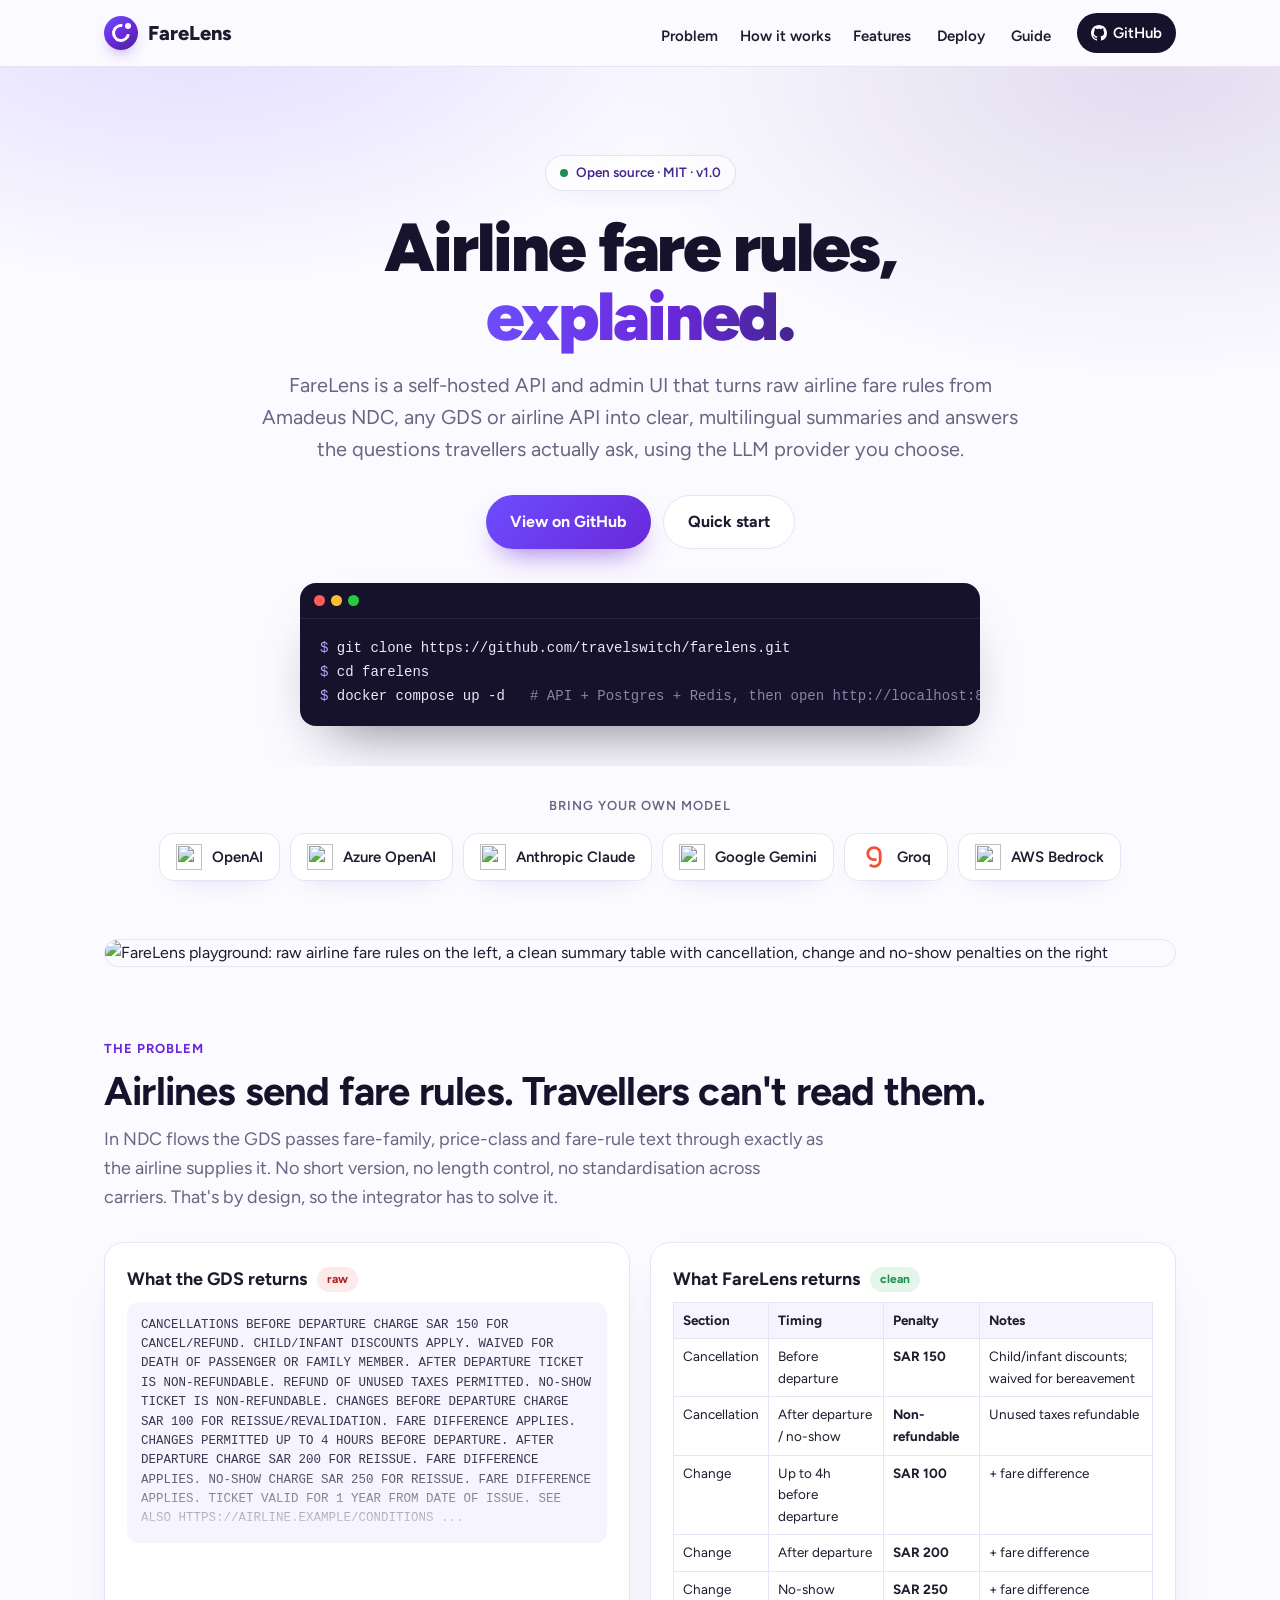
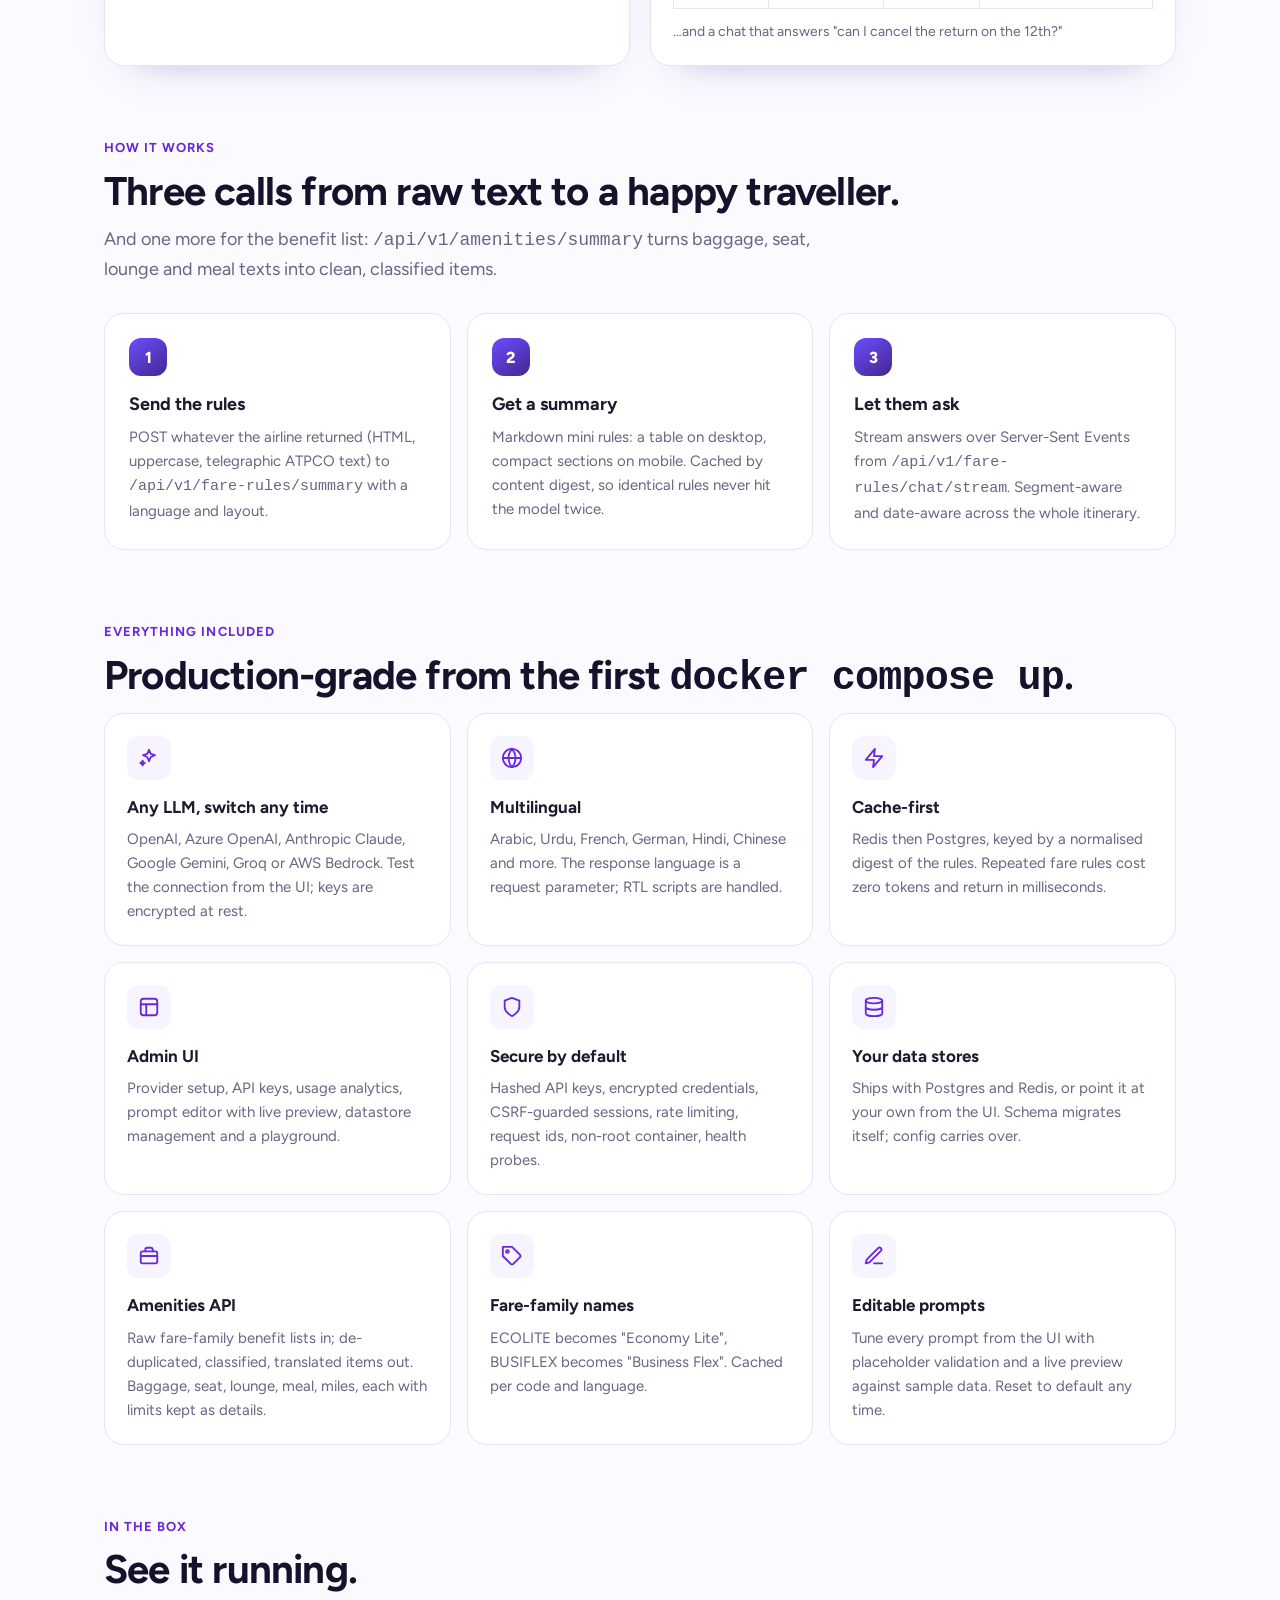
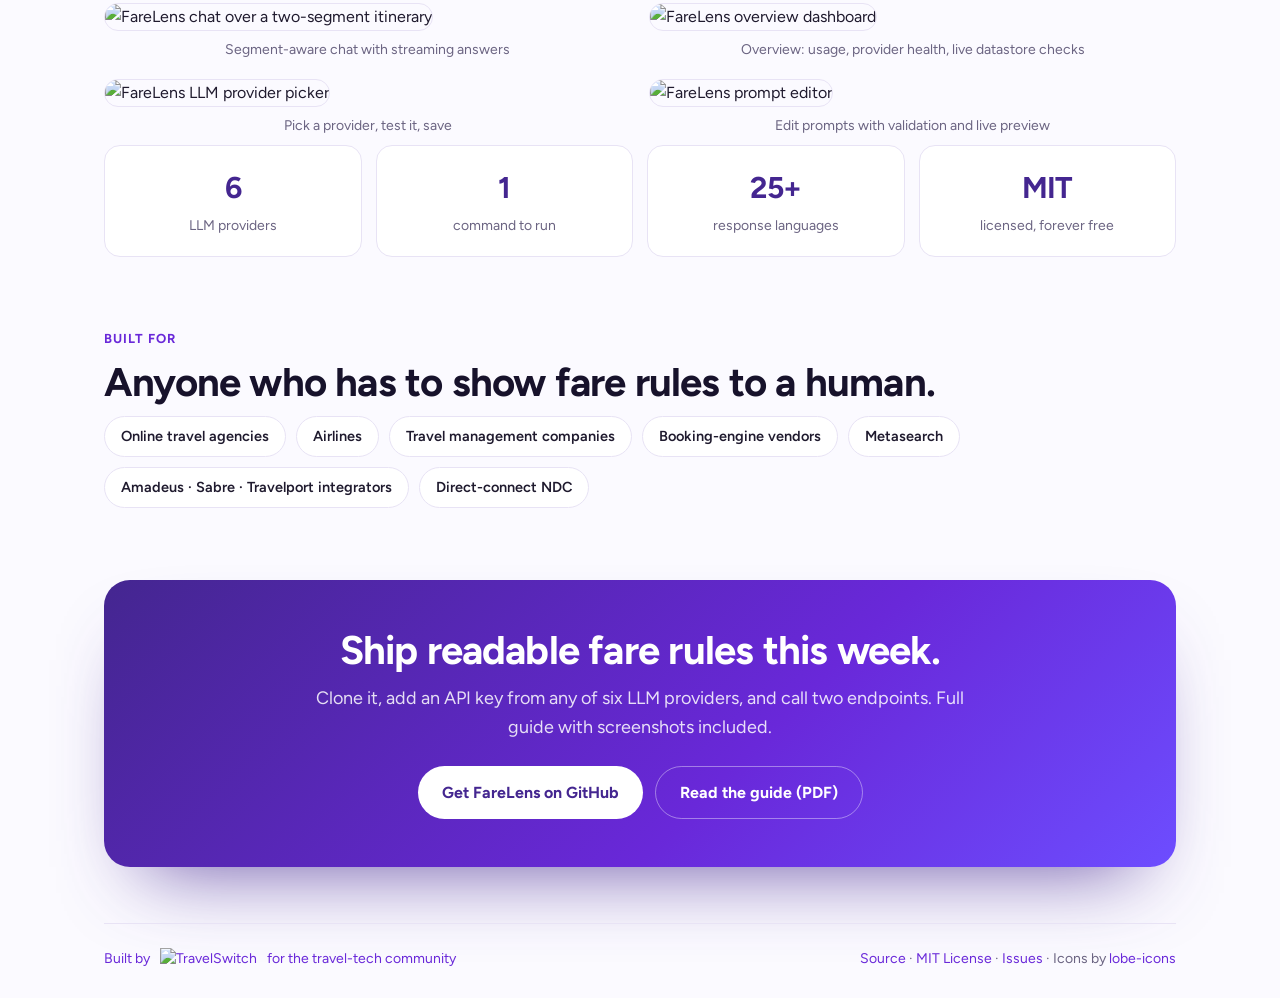
==== docs/index.html @ 37c0cb02 "Add amenities API: de-duplicate, classify and translate fare-family benefits; fare-family name label" ====
<!doctype html>
<html lang="en">
<head>
  <meta charset="utf-8" />
  <meta name="viewport" content="width=device-width, initial-scale=1" />
  <title>FareLens – Open-source airline fare rules summariser &amp; chat API (Amadeus NDC, GDS)</title>
  <meta name="description" content="FareLens is a free, open-source, self-hosted API and admin UI that turns raw airline fare rules (Amadeus NDC, GDS, EDIFACT, airline APIs) into traveller-friendly summaries and answers cancellation, change and no-show questions using your own LLM: OpenAI, Azure OpenAI, Anthropic Claude, Google Gemini, Groq or AWS Bedrock. One docker compose up." />
  <meta name="keywords" content="airline fare rules, fare rules API, fare rules summary, fare rules chat, NDC fare family description, Amadeus NDC, GDS, EDIFACT, ATPCO, cancellation penalty, change fee, no-show, refund rules, OTA, travel tech, travel technology, open source, self-hosted, LLM, FastAPI, OpenAI, Azure OpenAI, Anthropic Claude, Google Gemini, Groq, AWS Bedrock, docker compose, TravelSwitch" />
  <meta name="author" content="TravelSwitch" />
  <meta name="robots" content="index, follow, max-image-preview:large" />
  <link rel="canonical" href="https://travelswitch.github.io/farelens/" />
  <meta name="theme-color" content="#6928d9" />
  <meta property="og:type" content="website" />
  <meta property="og:site_name" content="FareLens" />
  <meta property="og:title" content="FareLens – Airline fare rules, explained. Open-source fare-rules summariser &amp; chat API" />
  <meta property="og:description" content="Turn raw airline fare rules from Amadeus NDC or any GDS into clear, multilingual summaries and Q&amp;A with your own LLM. Self-hosted, MIT licensed, one command to run." />
  <meta property="og:url" content="https://travelswitch.github.io/farelens/" />
  <meta property="og:image" content="https://raw.githubusercontent.com/travelswitch/farelens/main/docs/screenshots/05-playground-summary.png" />
  <meta property="og:image:width" content="1600" />
  <meta property="og:image:height" content="1000" />
  <meta property="og:image:alt" content="FareLens playground showing a fare-rules summary table" />
  <meta property="og:locale" content="en_US" />
  <meta name="twitter:card" content="summary_large_image" />
  <meta name="twitter:title" content="FareLens – Open-source airline fare rules summariser &amp; chat API" />
  <meta name="twitter:description" content="Clear, multilingual fare-rule summaries and Q&amp;A from raw Amadeus NDC / GDS text, using OpenAI, Claude, Gemini, Groq, Azure or Bedrock. Self-hosted, MIT." />
  <meta name="twitter:image" content="https://raw.githubusercontent.com/travelswitch/farelens/main/docs/screenshots/05-playground-summary.png" />
  <link rel="icon" href="data:image/svg+xml,%3Csvg xmlns='http://www.w3.org/2000/svg' viewBox='0 0 32 32'%3E%3Cdefs%3E%3ClinearGradient id='g' x1='0' y1='0' x2='1' y2='1'%3E%3Cstop offset='0' stop-color='%236d4dff'/%3E%3Cstop offset='1' stop-color='%23442690'/%3E%3C/linearGradient%3E%3C/defs%3E%3Ccircle cx='16' cy='16' r='15' fill='url(%23g)'/%3E%3Ccircle cx='16' cy='16' r='7' fill='none' stroke='%23fff' stroke-width='3' stroke-dasharray='33 11' transform='rotate(-35 16 16)'/%3E%3Ccircle cx='23' cy='9' r='2.5' fill='%23fff'/%3E%3C/svg%3E" />
  <link rel="preconnect" href="https://fonts.googleapis.com" />
  <link rel="preconnect" href="https://fonts.gstatic.com" crossorigin />
  <link rel="stylesheet" href="https://fonts.googleapis.com/css2?family=Figtree:wght@400;500;600;700;800;900&display=swap" />
  <script type="application/ld+json">
  {"@context":"https://schema.org","@type":"SoftwareApplication","name":"FareLens","applicationCategory":"DeveloperApplication","applicationSubCategory":"Travel technology / airline fare rules API","operatingSystem":"Docker, Linux, Windows, macOS","softwareVersion":"1.0.0","license":"https://opensource.org/licenses/MIT","isAccessibleForFree":true,"offers":{"@type":"Offer","price":"0","priceCurrency":"USD"},"url":"https://travelswitch.github.io/farelens/","downloadUrl":"https://github.com/travelswitch/farelens","codeRepository":"https://github.com/travelswitch/farelens","programmingLanguage":"Python","description":"Open-source, self-hosted API and admin UI that turns raw airline fare rules (Amadeus NDC, GDS, airline APIs) into traveller-friendly summaries and answers cancellation, change and no-show questions using the operator's own LLM (OpenAI, Azure OpenAI, Anthropic Claude, Google Gemini, Groq, AWS Bedrock).","keywords":"airline fare rules, NDC, Amadeus, GDS, fare rules API, LLM, travel tech, open source","author":{"@type":"Organization","name":"TravelSwitch","url":"https://travelswitch.com"},"publisher":{"@type":"Organization","name":"TravelSwitch","url":"https://travelswitch.com"},"screenshot":"https://raw.githubusercontent.com/travelswitch/farelens/main/docs/screenshots/05-playground-summary.png"}
  </script>
  <style>
    :root{--bg:#fbfaff;--surface:#fff;--surface-2:#f6f4ff;--border:#e8e3f5;--text:#1f1a2e;--muted:#6b6482;--primary:#6928d9;--accent:#6d4dff;--secondary:#442690;--ink:#17122b;--radius:20px}
    *{box-sizing:border-box}html{scroll-behavior:smooth}body{margin:0;font-family:"Figtree",system-ui,-apple-system,"Segoe UI",sans-serif;color:var(--text);background:var(--bg);line-height:1.6;font-size:16px;-webkit-font-smoothing:antialiased}
    a{color:var(--primary);text-decoration:none}a:hover{text-decoration:underline}
    .wrap{max-width:1120px;margin:0 auto;padding:0 24px}
    /* nav */
    .nav{position:sticky;top:0;z-index:10;backdrop-filter:blur(10px);background:rgba(251,250,255,.82);border-bottom:1px solid var(--border)}
    .nav .wrap{display:flex;align-items:center;justify-content:space-between;height:66px}
    .brand{display:flex;align-items:center;gap:10px;font-weight:800;font-size:20px;color:var(--text)}.brand:hover{text-decoration:none}
    .mark{width:34px;height:34px;border-radius:50%;background:linear-gradient(145deg,var(--accent),var(--primary) 55%,var(--secondary));position:relative;box-shadow:0 8px 16px -8px rgba(105,40,217,.7)}
    .mark::before{content:"";position:absolute;inset:8px;border-radius:50%;border:3px solid #fff;border-right-color:transparent;transform:rotate(-35deg)}.mark::after{content:"";position:absolute;width:6px;height:6px;border-radius:50%;background:#fff;right:7px;top:7px}
    .links a{margin-left:22px;font-weight:600;color:var(--text);font-size:15px}.links .gh{display:inline-flex;align-items:center;gap:6px;padding:8px 14px;border-radius:999px;background:var(--ink);color:#fff}.links .gh:hover{text-decoration:none;background:var(--secondary)}
    /* hero */
    .hero{position:relative;overflow:hidden;padding:88px 0 40px;text-align:center}
    .hero::before{content:"";position:absolute;inset:0;background:radial-gradient(900px 480px at 15% -10%,rgba(109,77,255,.18),transparent 60%),radial-gradient(900px 520px at 90% 0%,rgba(68,38,144,.14),transparent 60%);pointer-events:none}
    .badge{display:inline-flex;align-items:center;gap:8px;background:#fff;border:1px solid var(--border);border-radius:999px;padding:6px 14px;font-weight:600;font-size:13.5px;color:var(--secondary);box-shadow:0 8px 24px -16px rgba(68,38,144,.4)}
    .badge i{width:8px;height:8px;border-radius:50%;background:#1f8f4e;display:inline-block}
    h1{font-size:clamp(38px,6vw,68px);line-height:1.02;margin:22px 0 18px;letter-spacing:-.03em;font-weight:900;color:var(--ink)}
    h1 span{background:linear-gradient(90deg,var(--accent),var(--primary) 60%,var(--secondary));-webkit-background-clip:text;background-clip:text;color:transparent}
    .lead{font-size:20px;color:var(--muted);max-width:780px;margin:0 auto 30px}
    .cta{display:flex;gap:12px;justify-content:center;flex-wrap:wrap}
    .btn{display:inline-flex;align-items:center;gap:8px;padding:13px 24px;border-radius:999px;font-weight:700;font-size:16px;transition:transform .15s,box-shadow .15s}.btn:hover{text-decoration:none;transform:translateY(-1px)}
    .btn-primary{background:linear-gradient(135deg,var(--accent),var(--primary));color:#fff;box-shadow:0 14px 30px -14px rgba(105,40,217,.8)}
    .btn-ghost{border:1.5px solid var(--border);color:var(--text);background:#fff}
    .term{margin:34px auto 0;max-width:680px;background:var(--ink);border-radius:16px;box-shadow:0 30px 60px -30px rgba(23,18,43,.6);text-align:left;overflow:hidden}
    .term-bar{display:flex;gap:6px;padding:12px 14px;border-bottom:1px solid rgba(255,255,255,.08)}.term-bar i{width:11px;height:11px;border-radius:50%;background:#3b3550}.term-bar i:first-child{background:#ff5f57}.term-bar i:nth-child(2){background:#febc2e}.term-bar i:nth-child(3){background:#28c840}
    .term pre{margin:0;padding:18px 20px;color:#ece8f6;font:14px/1.7 ui-monospace,SFMono-Regular,Menlo,Consolas,monospace;overflow:auto}.term .c{color:#8b83a8}.term .p{color:#b1a9ff}
    /* providers */
    .providers{padding:30px 0 10px;text-align:center}.providers p{color:var(--muted);font-weight:600;font-size:13px;letter-spacing:.08em;text-transform:uppercase;margin:0 0 16px}
    .logos{display:flex;flex-wrap:wrap;justify-content:center;gap:10px}
    .logo{display:inline-flex;align-items:center;gap:10px;background:#fff;border:1px solid var(--border);border-radius:14px;padding:10px 16px;font-weight:600;font-size:15px;box-shadow:0 10px 24px -20px rgba(68,38,144,.5)}.logo img,.logo svg{width:26px;height:26px}
    /* showcase */
    .showcase{margin:48px auto 0;position:relative}
    .showcase img{display:block;width:100%;border:1px solid var(--border);border-radius:var(--radius);box-shadow:0 40px 80px -40px rgba(68,38,144,.5)}
    /* sections */
    section{padding:72px 0 0}h2{font-size:clamp(28px,3.6vw,40px);line-height:1.1;letter-spacing:-.02em;margin:0 0 12px;color:var(--ink)}.sub{color:var(--muted);font-size:18px;max-width:720px;margin:0 0 30px}
    .eyebrow{color:var(--primary);font-weight:700;letter-spacing:.08em;text-transform:uppercase;font-size:13px;margin:0 0 10px}
    .split{display:grid;grid-template-columns:1fr 1fr;gap:20px;align-items:stretch}
    .panel{background:#fff;border:1px solid var(--border);border-radius:var(--radius);padding:22px;box-shadow:0 20px 40px -32px rgba(68,38,144,.5)}
    .panel h3{margin:0 0 8px;font-size:18px;display:flex;align-items:center;gap:10px}
    .tag{font-size:12px;font-weight:700;padding:3px 10px;border-radius:999px}.tag-bad{background:#fdeaea;color:#b42323}.tag-good{background:#e4f5ea;color:#1f8f4e}
    .raw{font:12.5px/1.55 ui-monospace,Menlo,Consolas,monospace;background:var(--surface-2);border-radius:12px;padding:14px;color:#3b3550;white-space:pre-wrap;word-break:break-word;max-height:270px;overflow:hidden;position:relative}
    .raw::after{content:"";position:absolute;left:0;right:0;bottom:0;height:80px;background:linear-gradient(transparent,var(--surface-2))}
    table.mini{width:100%;border-collapse:collapse;font-size:13.5px}.mini th,.mini td{border:1px solid var(--border);padding:7px 9px;text-align:left;vertical-align:top}.mini th{background:var(--surface-2)}
    .steps{display:grid;grid-template-columns:repeat(3,1fr);gap:16px;counter-reset:s}
    .step{background:#fff;border:1px solid var(--border);border-radius:var(--radius);padding:24px;position:relative}
    .step .n{width:38px;height:38px;border-radius:12px;display:grid;place-items:center;background:linear-gradient(145deg,var(--accent),var(--secondary));color:#fff;font-weight:800;margin-bottom:14px}
    .step h3{margin:0 0 6px;font-size:18px}.step p{margin:0;color:var(--muted);font-size:15px}
    .features{display:grid;grid-template-columns:repeat(3,1fr);gap:16px}
    .feat{background:#fff;border:1px solid var(--border);border-radius:var(--radius);padding:22px;transition:transform .15s,box-shadow .15s}.feat:hover{transform:translateY(-2px);box-shadow:0 24px 40px -30px rgba(68,38,144,.6)}
    .feat .ic{width:44px;height:44px;border-radius:12px;background:var(--surface-2);display:grid;place-items:center;margin-bottom:14px;color:var(--primary)}.feat .ic svg{width:22px;height:22px}
    .feat h3{margin:0 0 6px;font-size:17px}.feat p{margin:0;color:var(--muted);font-size:15px}
    .gallery{display:grid;grid-template-columns:1fr 1fr;gap:18px}.gallery figure{margin:0}.gallery img{width:100%;border:1px solid var(--border);border-radius:16px;box-shadow:0 24px 48px -36px rgba(68,38,144,.6)}.gallery figcaption{color:var(--muted);font-size:14px;margin-top:8px;text-align:center}
    .stats{display:grid;grid-template-columns:repeat(4,1fr);gap:14px;margin-top:8px}.stat{background:#fff;border:1px solid var(--border);border-radius:16px;padding:18px;text-align:center}.stat b{display:block;font-size:30px;color:var(--secondary);letter-spacing:-.02em}.stat span{color:var(--muted);font-size:14px}
    .aud{display:flex;flex-wrap:wrap;gap:10px}.aud span{background:#fff;border:1px solid var(--border);border-radius:999px;padding:8px 16px;font-weight:600;font-size:14.5px}
    .banner{margin-top:72px;background:linear-gradient(135deg,var(--secondary),var(--primary) 60%,var(--accent));border-radius:26px;padding:48px 32px;text-align:center;color:#fff;box-shadow:0 40px 80px -40px rgba(68,38,144,.8)}
    .banner h2{color:#fff}.banner p{color:rgba(255,255,255,.85);font-size:18px;max-width:680px;margin:0 auto 24px}.banner .btn-primary{background:#fff;color:var(--secondary);box-shadow:none}.banner .btn-ghost{border-color:rgba(255,255,255,.4);color:#fff;background:transparent}
    footer{margin:56px 0 36px;padding-top:24px;border-top:1px solid var(--border);display:flex;flex-wrap:wrap;justify-content:space-between;align-items:center;gap:14px;color:var(--muted);font-size:14px}
    footer .by{display:flex;align-items:center;gap:10px}footer .by img{height:22px}
    @media(max-width:900px){.split,.steps,.features,.gallery{grid-template-columns:1fr}.stats{grid-template-columns:1fr 1fr}.links a:not(.gh){display:none}.hero{padding-top:56px}}
  </style>
</head>
<body>
  <div class="nav"><div class="wrap">
    <a class="brand" href="./"><span class="mark" aria-hidden="true"></span>FareLens</a>
    <div class="links">
      <a href="#problem">Problem</a><a href="#how">How it works</a><a href="#features">Features</a>
      <a href="https://github.com/travelswitch/farelens/blob/main/docs/deployment.md">Deploy</a>
      <a href="https://github.com/travelswitch/farelens/raw/main/docs/FareLens.pdf">Guide</a>
      <a class="gh" href="https://github.com/travelswitch/farelens"><svg width="16" height="16" viewBox="0 0 16 16" fill="currentColor" aria-hidden="true"><path d="M8 0C3.58 0 0 3.58 0 8c0 3.54 2.29 6.53 5.47 7.59.4.07.55-.17.55-.38 0-.19-.01-.82-.01-1.49-2.01.37-2.53-.49-2.69-.94-.09-.23-.48-.94-.82-1.13-.28-.15-.68-.52-.01-.53.63-.01 1.08.58 1.23.82.72 1.21 1.87.87 2.33.66.07-.52.28-.87.51-1.07-1.78-.2-3.64-.89-3.64-3.95 0-.87.31-1.59.82-2.15-.08-.2-.36-1.02.08-2.12 0 0 .67-.21 2.2.82.64-.18 1.32-.27 2-.27.68 0 1.36.09 2 .27 1.53-1.04 2.2-.82 2.2-.82.44 1.1.16 1.92.08 2.12.51.56.82 1.27.82 2.15 0 3.07-1.87 3.75-3.65 3.95.29.25.54.73.54 1.48 0 1.07-.01 1.93-.01 2.2 0 .21.15.46.55.38A8.013 8.013 0 0016 8c0-4.42-3.58-8-8-8z"/></svg>GitHub</a>
    </div>
  </div></div>

  <section class="hero"><div class="wrap">
    <span class="badge"><i></i>Open source · MIT · v1.0</span>
    <h1>Airline fare rules,<br/><span>explained.</span></h1>
    <p class="lead">FareLens is a self-hosted API and admin UI that turns raw airline fare rules from Amadeus NDC, any GDS or airline API into clear, multilingual summaries and answers the questions travellers actually ask, using the LLM provider you choose.</p>
    <div class="cta">
      <a class="btn btn-primary" href="https://github.com/travelswitch/farelens">View on GitHub</a>
      <a class="btn btn-ghost" href="https://github.com/travelswitch/farelens#quick-start">Quick start</a>
    </div>
    <div class="term"><div class="term-bar"><i></i><i></i><i></i></div><pre><span class="p">$</span> git clone https://github.com/travelswitch/farelens.git
<span class="p">$</span> cd farelens
<span class="p">$</span> docker compose up -d   <span class="c"># API + Postgres + Redis, then open http://localhost:8000</span></pre></div>
  </div></section>

  <div class="providers"><div class="wrap">
    <p>Bring your own model</p>
    <div class="logos">
      <span class="logo"><img src="assets/icons/openai.svg" alt="" />OpenAI</span>
      <span class="logo"><img src="assets/icons/azureai-color.svg" alt="" />Azure OpenAI</span>
      <span class="logo"><img src="assets/icons/claude-color.svg" alt="" />Anthropic Claude</span>
      <span class="logo"><img src="assets/icons/gemini-color.svg" alt="" />Google Gemini</span>
      <span class="logo"><svg viewBox="0 0 24 24" fill="#f55036" aria-hidden="true"><path d="M12.036 2c-3.853-.035-7 3-7.036 6.781-.035 3.782 3.055 6.872 6.908 6.907h2.42v-2.566h-2.292c-2.407.028-4.38-1.866-4.408-4.23-.029-2.362 1.901-4.298 4.308-4.326h.1c2.407 0 4.358 1.915 4.365 4.278v6.305c0 2.342-1.944 4.25-4.323 4.279a4.375 4.375 0 01-3.033-1.252l-1.851 1.818A7 7 0 0012.029 22h.092c3.803-.056 6.858-3.083 6.879-6.816v-6.5C18.907 4.963 15.817 2 12.036 2z"/></svg>Groq</span>
      <span class="logo"><img src="assets/icons/bedrock-color.svg" alt="" />AWS Bedrock</span>
    </div>
  </div></div>

  <div class="wrap showcase"><img src="screenshots/05-playground-summary.png" alt="FareLens playground: raw airline fare rules on the left, a clean summary table with cancellation, change and no-show penalties on the right" loading="eager" /></div>

  <section id="problem"><div class="wrap">
    <p class="eyebrow">The problem</p>
    <h2>Airlines send fare rules. Travellers can't read them.</h2>
    <p class="sub">In NDC flows the GDS passes fare-family, price-class and fare-rule text through exactly as the airline supplies it. No short version, no length control, no standardisation across carriers. That's by design, so the integrator has to solve it.</p>
    <div class="split">
      <div class="panel"><h3>What the GDS returns <span class="tag tag-bad">raw</span></h3>
        <div class="raw">CANCELLATIONS BEFORE DEPARTURE CHARGE SAR 150 FOR CANCEL/REFUND. CHILD/INFANT DISCOUNTS APPLY. WAIVED FOR DEATH OF PASSENGER OR FAMILY MEMBER. AFTER DEPARTURE TICKET IS NON-REFUNDABLE. REFUND OF UNUSED TAXES PERMITTED. NO-SHOW TICKET IS NON-REFUNDABLE. CHANGES BEFORE DEPARTURE CHARGE SAR 100 FOR REISSUE/REVALIDATION. FARE DIFFERENCE APPLIES. CHANGES PERMITTED UP TO 4 HOURS BEFORE DEPARTURE. AFTER DEPARTURE CHARGE SAR 200 FOR REISSUE. FARE DIFFERENCE APPLIES. NO-SHOW CHARGE SAR 250 FOR REISSUE. FARE DIFFERENCE APPLIES. TICKET VALID FOR 1 YEAR FROM DATE OF ISSUE. SEE ALSO HTTPS://AIRLINE.EXAMPLE/CONDITIONS ...</div></div>
      <div class="panel"><h3>What FareLens returns <span class="tag tag-good">clean</span></h3>
        <table class="mini"><thead><tr><th>Section</th><th>Timing</th><th>Penalty</th><th>Notes</th></tr></thead><tbody>
          <tr><td>Cancellation</td><td>Before departure</td><td><b>SAR 150</b></td><td>Child/infant discounts; waived for bereavement</td></tr>
          <tr><td>Cancellation</td><td>After departure / no-show</td><td><b>Non-refundable</b></td><td>Unused taxes refundable</td></tr>
          <tr><td>Change</td><td>Up to 4h before departure</td><td><b>SAR 100</b></td><td>+ fare difference</td></tr>
          <tr><td>Change</td><td>After departure</td><td><b>SAR 200</b></td><td>+ fare difference</td></tr>
          <tr><td>Change</td><td>No-show</td><td><b>SAR 250</b></td><td>+ fare difference</td></tr>
        </tbody></table>
        <p style="margin:12px 0 0;color:var(--muted);font-size:14px">…and a chat that answers "can I cancel the return on the 12th?"</p></div>
    </div>
  </div></section>

  <section id="how"><div class="wrap">
    <p class="eyebrow">How it works</p>
    <h2>Three calls from raw text to a happy traveller.</h2>
    <p class="sub">And one more for the benefit list: <code>/api/v1/amenities/summary</code> turns baggage, seat, lounge and meal texts into clean, classified items.</p>
    <div class="steps">
      <div class="step"><div class="n">1</div><h3>Send the rules</h3><p>POST whatever the airline returned (HTML, uppercase, telegraphic ATPCO text) to <code>/api/v1/fare-rules/summary</code> with a language and layout.</p></div>
      <div class="step"><div class="n">2</div><h3>Get a summary</h3><p>Markdown mini rules: a table on desktop, compact sections on mobile. Cached by content digest, so identical rules never hit the model twice.</p></div>
      <div class="step"><div class="n">3</div><h3>Let them ask</h3><p>Stream answers over Server-Sent Events from <code>/api/v1/fare-rules/chat/stream</code>. Segment-aware and date-aware across the whole itinerary.</p></div>
    </div>
  </div></section>

  <section id="features"><div class="wrap">
    <p class="eyebrow">Everything included</p>
    <h2>Production-grade from the first <code>docker compose up</code>.</h2>
    <div class="features">
      <div class="feat"><div class="ic"><svg viewBox="0 0 24 24" fill="none" stroke="currentColor" stroke-width="2" stroke-linecap="round" stroke-linejoin="round"><path d="M12 3l1.9 4.6L18.5 9l-4.6 1.9L12 15.5l-1.9-4.6L5.5 9l4.6-1.4z"/><path d="M5 19l.8 1.7L7.5 21.5l-1.7.8L5 24l-.8-1.7L2.5 21.5l1.7-.8z" transform="translate(0,-4)"/></svg></div><h3>Any LLM, switch any time</h3><p>OpenAI, Azure OpenAI, Anthropic Claude, Google Gemini, Groq or AWS Bedrock. Test the connection from the UI; keys are encrypted at rest.</p></div>
      <div class="feat"><div class="ic"><svg viewBox="0 0 24 24" fill="none" stroke="currentColor" stroke-width="2" stroke-linecap="round" stroke-linejoin="round"><circle cx="12" cy="12" r="10"/><path d="M2 12h20M12 2a15 15 0 010 20M12 2a15 15 0 000 20"/></svg></div><h3>Multilingual</h3><p>Arabic, Urdu, French, German, Hindi, Chinese and more. The response language is a request parameter; RTL scripts are handled.</p></div>
      <div class="feat"><div class="ic"><svg viewBox="0 0 24 24" fill="none" stroke="currentColor" stroke-width="2" stroke-linecap="round" stroke-linejoin="round"><path d="M13 2L3 14h9l-1 8 10-12h-9z"/></svg></div><h3>Cache-first</h3><p>Redis then Postgres, keyed by a normalised digest of the rules. Repeated fare rules cost zero tokens and return in milliseconds.</p></div>
      <div class="feat"><div class="ic"><svg viewBox="0 0 24 24" fill="none" stroke="currentColor" stroke-width="2" stroke-linecap="round" stroke-linejoin="round"><rect x="3" y="3" width="18" height="18" rx="3"/><path d="M3 9h18M9 21V9"/></svg></div><h3>Admin UI</h3><p>Provider setup, API keys, usage analytics, prompt editor with live preview, datastore management and a playground.</p></div>
      <div class="feat"><div class="ic"><svg viewBox="0 0 24 24" fill="none" stroke="currentColor" stroke-width="2" stroke-linecap="round" stroke-linejoin="round"><path d="M12 22s8-4 8-10V5l-8-3-8 3v7c0 6 8 10 8 10z"/></svg></div><h3>Secure by default</h3><p>Hashed API keys, encrypted credentials, CSRF-guarded sessions, rate limiting, request ids, non-root container, health probes.</p></div>
      <div class="feat"><div class="ic"><svg viewBox="0 0 24 24" fill="none" stroke="currentColor" stroke-width="2" stroke-linecap="round" stroke-linejoin="round"><ellipse cx="12" cy="5" rx="9" ry="3"/><path d="M21 12c0 1.7-4 3-9 3s-9-1.3-9-3M3 5v14c0 1.7 4 3 9 3s9-1.3 9-3V5"/></svg></div><h3>Your data stores</h3><p>Ships with Postgres and Redis, or point it at your own from the UI. Schema migrates itself; config carries over.</p></div>
      <div class="feat"><div class="ic"><svg viewBox="0 0 24 24" fill="none" stroke="currentColor" stroke-width="2" stroke-linecap="round" stroke-linejoin="round"><rect x="3" y="7" width="18" height="13" rx="2"/><path d="M8 7V5a2 2 0 012-2h4a2 2 0 012 2v2M3 12h18"/></svg></div><h3>Amenities API</h3><p>Raw fare-family benefit lists in; de-duplicated, classified, translated items out. Baggage, seat, lounge, meal, miles, each with limits kept as details.</p></div>
      <div class="feat"><div class="ic"><svg viewBox="0 0 24 24" fill="none" stroke="currentColor" stroke-width="2" stroke-linecap="round" stroke-linejoin="round"><path d="M20.6 13.4L13.4 20.6a2 2 0 01-2.8 0L2 12V2h10l8.6 8.6a2 2 0 010 2.8z"/><circle cx="7" cy="7" r="1.5"/></svg></div><h3>Fare-family names</h3><p>ECOLITE becomes "Economy Lite", BUSIFLEX becomes "Business Flex". Cached per code and language.</p></div>
      <div class="feat"><div class="ic"><svg viewBox="0 0 24 24" fill="none" stroke="currentColor" stroke-width="2" stroke-linecap="round" stroke-linejoin="round"><path d="M12 20h9"/><path d="M16.5 3.5a2.1 2.1 0 013 3L7 19l-4 1 1-4z"/></svg></div><h3>Editable prompts</h3><p>Tune every prompt from the UI with placeholder validation and a live preview against sample data. Reset to default any time.</p></div>
    </div>
  </div></section>

  <section><div class="wrap">
    <p class="eyebrow">In the box</p>
    <h2>See it running.</h2>
    <div class="gallery">
      <figure><img src="screenshots/06-playground-chat.png" alt="FareLens chat over a two-segment itinerary" loading="lazy" /><figcaption>Segment-aware chat with streaming answers</figcaption></figure>
      <figure><img src="screenshots/02-overview.png" alt="FareLens overview dashboard" loading="lazy" /><figcaption>Overview: usage, provider health, live datastore checks</figcaption></figure>
      <figure><img src="screenshots/03-llm-provider.png" alt="FareLens LLM provider picker" loading="lazy" /><figcaption>Pick a provider, test it, save</figcaption></figure>
      <figure><img src="screenshots/09-prompts.png" alt="FareLens prompt editor" loading="lazy" /><figcaption>Edit prompts with validation and live preview</figcaption></figure>
    </div>
    <div class="stats">
      <div class="stat"><b>6</b><span>LLM providers</span></div>
      <div class="stat"><b>1</b><span>command to run</span></div>
      <div class="stat"><b>25+</b><span>response languages</span></div>
      <div class="stat"><b>MIT</b><span>licensed, forever free</span></div>
    </div>
  </div></section>

  <section><div class="wrap">
    <p class="eyebrow">Built for</p>
    <h2>Anyone who has to show fare rules to a human.</h2>
    <div class="aud"><span>Online travel agencies</span><span>Airlines</span><span>Travel management companies</span><span>Booking-engine vendors</span><span>Metasearch</span><span>Amadeus · Sabre · Travelport integrators</span><span>Direct-connect NDC</span></div>
    <div class="banner">
      <h2>Ship readable fare rules this week.</h2>
      <p>Clone it, add an API key from any of six LLM providers, and call two endpoints. Full guide with screenshots included.</p>
      <div class="cta"><a class="btn btn-primary" href="https://github.com/travelswitch/farelens">Get FareLens on GitHub</a><a class="btn btn-ghost" href="https://github.com/travelswitch/farelens/raw/main/docs/FareLens.pdf">Read the guide (PDF)</a></div>
    </div>
    <footer>
      <a class="by" href="https://travelswitch.com" target="_blank" rel="noopener"><span>Built by</span><img src="assets/travelswitch-logo.png" alt="TravelSwitch" /><span>for the travel-tech community</span></a>
      <span><a href="https://github.com/travelswitch/farelens">Source</a> · <a href="https://github.com/travelswitch/farelens/blob/main/LICENSE">MIT License</a> · <a href="https://github.com/travelswitch/farelens/issues">Issues</a> · Icons by <a href="https://github.com/lobehub/lobe-icons">lobe-icons</a></span>
    </footer>
  </div></section>
</body>
</html>
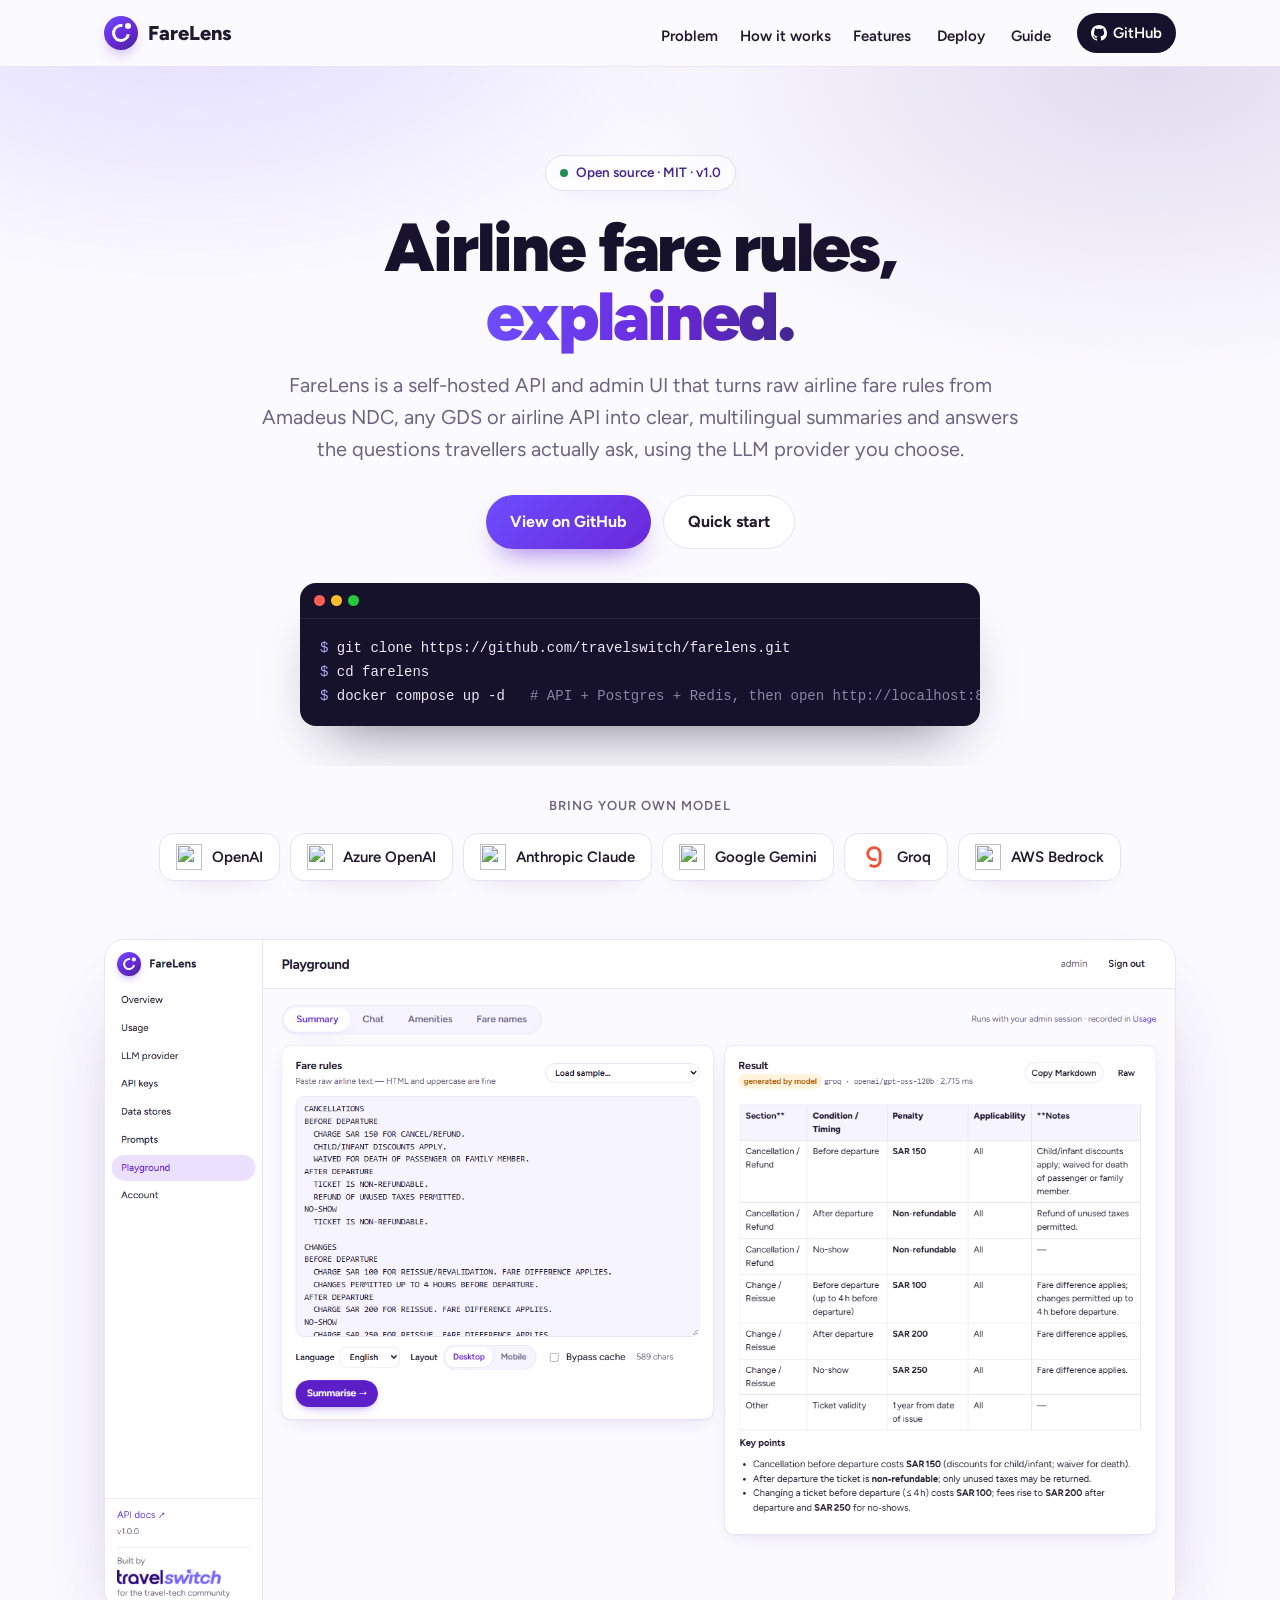
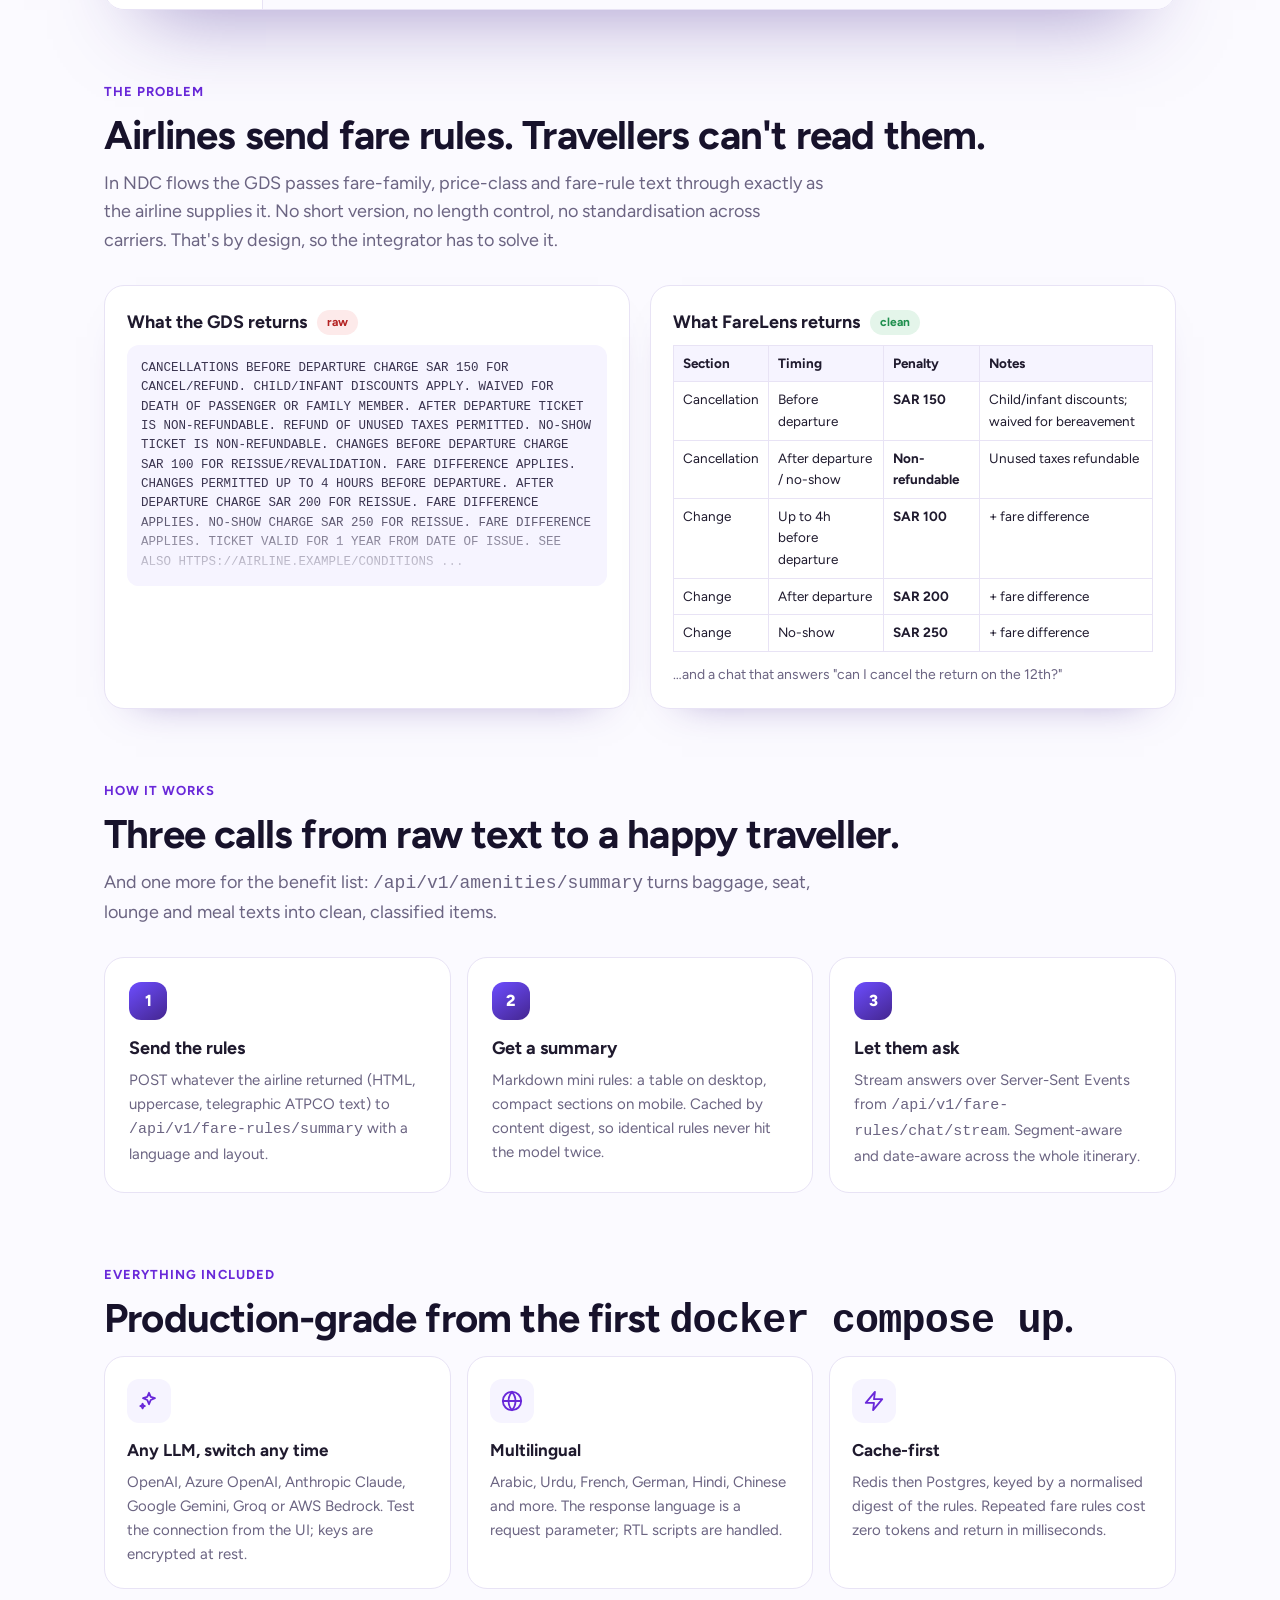
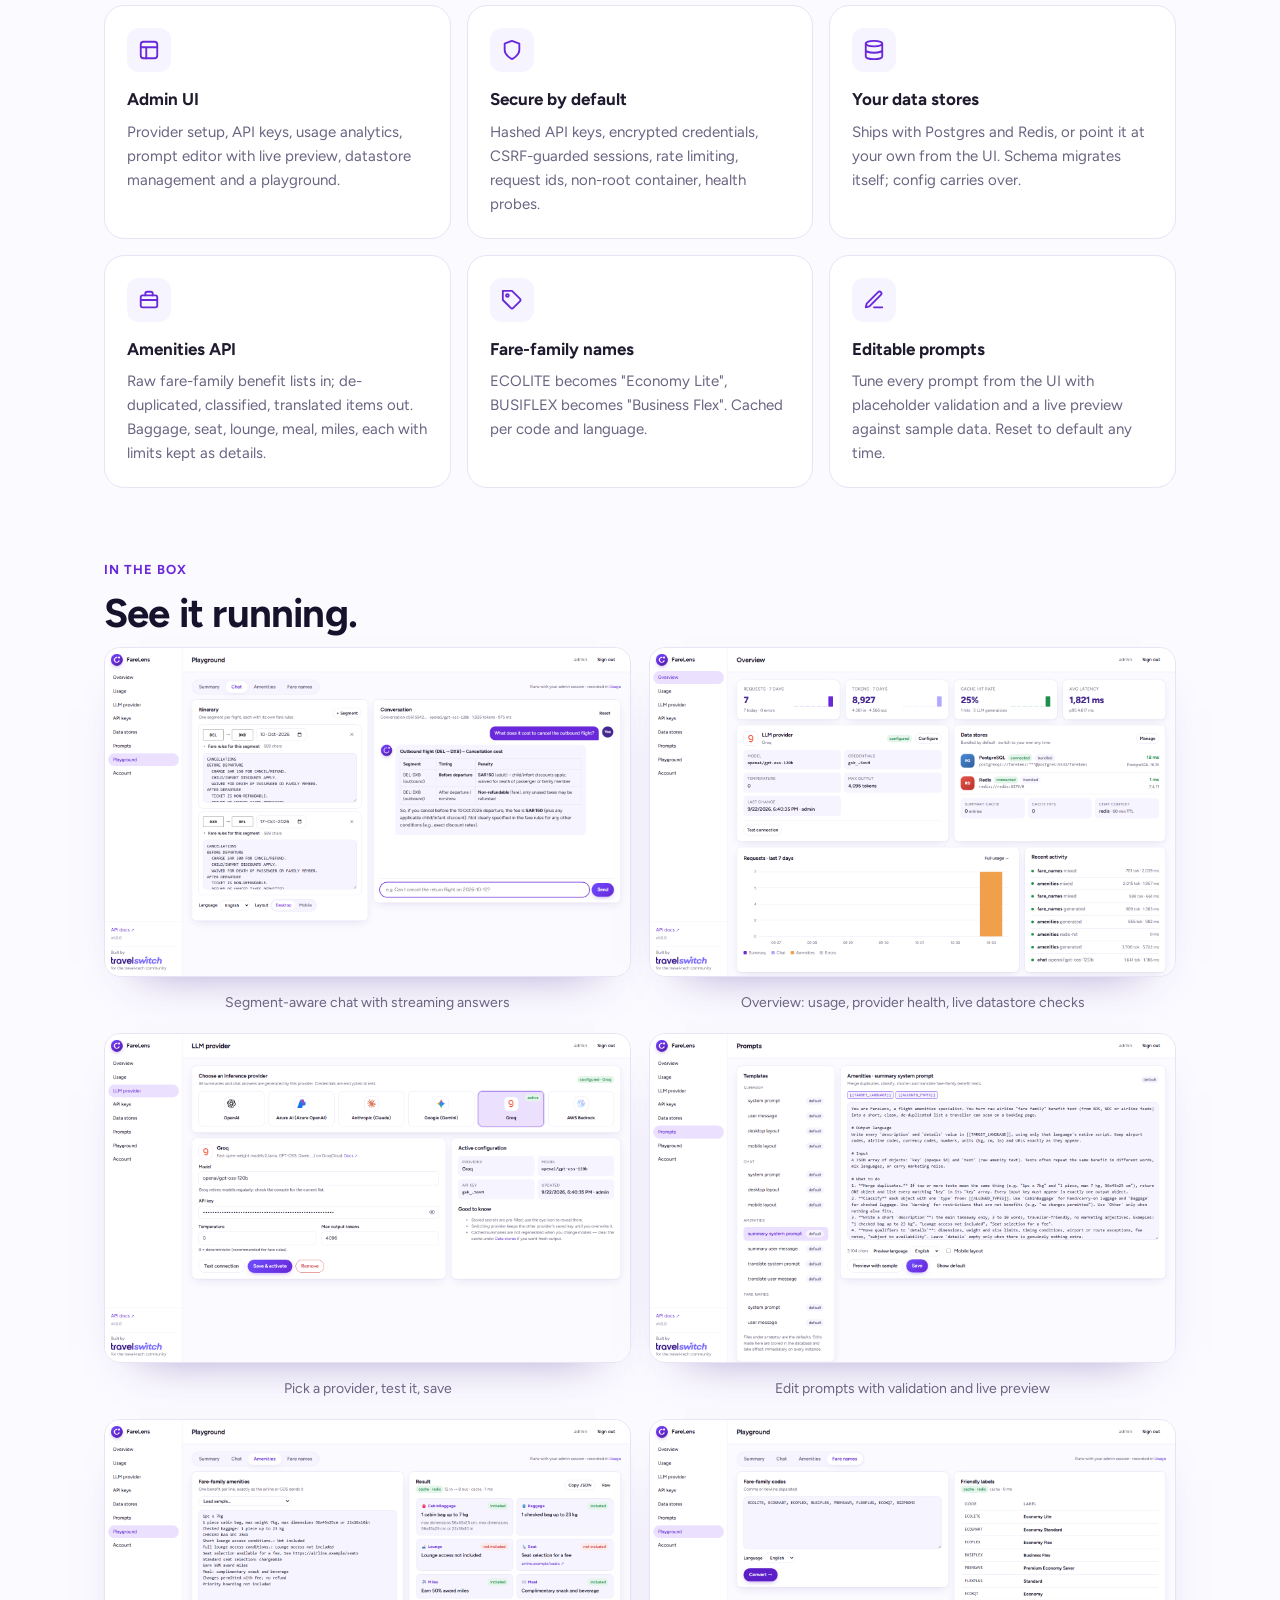
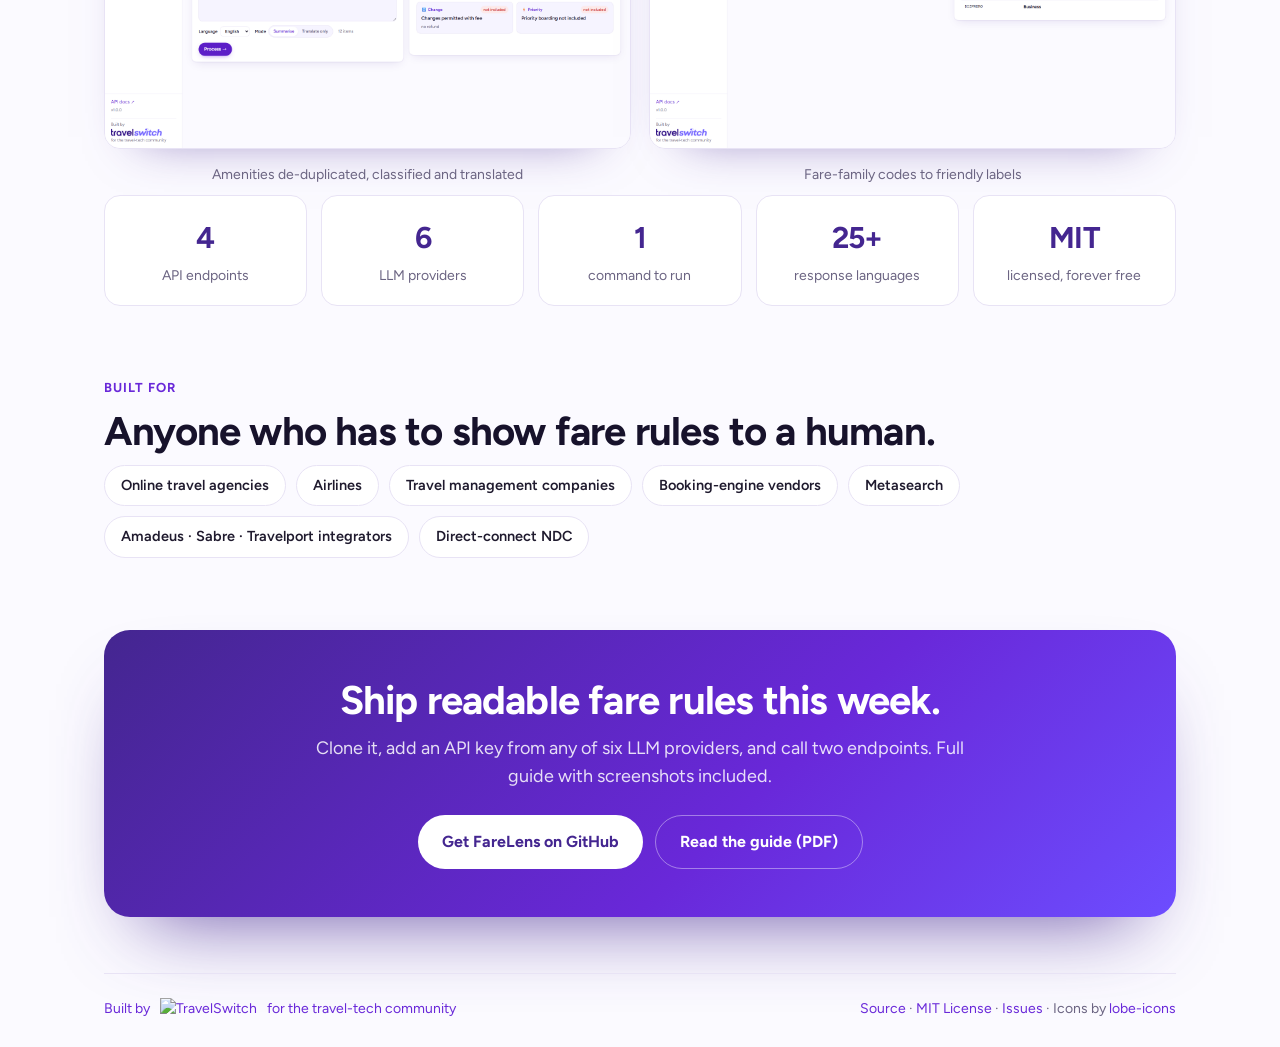
==== commit b827a011: "Release 1.0.0: refreshed screenshots, amenities in guide and landing page" ====
--- a/docs/index.html
+++ b/docs/index.html
@@ -84,7 +84,7 @@
     .feat .ic{width:44px;height:44px;border-radius:12px;background:var(--surface-2);display:grid;place-items:center;margin-bottom:14px;color:var(--primary)}.feat .ic svg{width:22px;height:22px}
     .feat h3{margin:0 0 6px;font-size:17px}.feat p{margin:0;color:var(--muted);font-size:15px}
     .gallery{display:grid;grid-template-columns:1fr 1fr;gap:18px}.gallery figure{margin:0}.gallery img{width:100%;border:1px solid var(--border);border-radius:16px;box-shadow:0 24px 48px -36px rgba(68,38,144,.6)}.gallery figcaption{color:var(--muted);font-size:14px;margin-top:8px;text-align:center}
-    .stats{display:grid;grid-template-columns:repeat(4,1fr);gap:14px;margin-top:8px}.stat{background:#fff;border:1px solid var(--border);border-radius:16px;padding:18px;text-align:center}.stat b{display:block;font-size:30px;color:var(--secondary);letter-spacing:-.02em}.stat span{color:var(--muted);font-size:14px}
+    .stats{display:grid;grid-template-columns:repeat(5,1fr);gap:14px;margin-top:8px}.stat{background:#fff;border:1px solid var(--border);border-radius:16px;padding:18px;text-align:center}.stat b{display:block;font-size:30px;color:var(--secondary);letter-spacing:-.02em}.stat span{color:var(--muted);font-size:14px}
     .aud{display:flex;flex-wrap:wrap;gap:10px}.aud span{background:#fff;border:1px solid var(--border);border-radius:999px;padding:8px 16px;font-weight:600;font-size:14.5px}
     .banner{margin-top:72px;background:linear-gradient(135deg,var(--secondary),var(--primary) 60%,var(--accent));border-radius:26px;padding:48px 32px;text-align:center;color:#fff;box-shadow:0 40px 80px -40px rgba(68,38,144,.8)}
     .banner h2{color:#fff}.banner p{color:rgba(255,255,255,.85);font-size:18px;max-width:680px;margin:0 auto 24px}.banner .btn-primary{background:#fff;color:var(--secondary);box-shadow:none}.banner .btn-ghost{border-color:rgba(255,255,255,.4);color:#fff;background:transparent}
@@ -185,8 +185,11 @@
       <figure><img src="screenshots/02-overview.png" alt="FareLens overview dashboard" loading="lazy" /><figcaption>Overview: usage, provider health, live datastore checks</figcaption></figure>
       <figure><img src="screenshots/03-llm-provider.png" alt="FareLens LLM provider picker" loading="lazy" /><figcaption>Pick a provider, test it, save</figcaption></figure>
       <figure><img src="screenshots/09-prompts.png" alt="FareLens prompt editor" loading="lazy" /><figcaption>Edit prompts with validation and live preview</figcaption></figure>
+      <figure><img src="screenshots/12-amenities.png" alt="FareLens amenities: raw benefit texts turned into classified cards" loading="lazy" /><figcaption>Amenities de-duplicated, classified and translated</figcaption></figure>
+      <figure><img src="screenshots/13-fare-names.png" alt="FareLens fare-family codes converted to friendly labels" loading="lazy" /><figcaption>Fare-family codes to friendly labels</figcaption></figure>
     </div>
     <div class="stats">
+      <div class="stat"><b>4</b><span>API endpoints</span></div>
       <div class="stat"><b>6</b><span>LLM providers</span></div>
       <div class="stat"><b>1</b><span>command to run</span></div>
       <div class="stat"><b>25+</b><span>response languages</span></div>
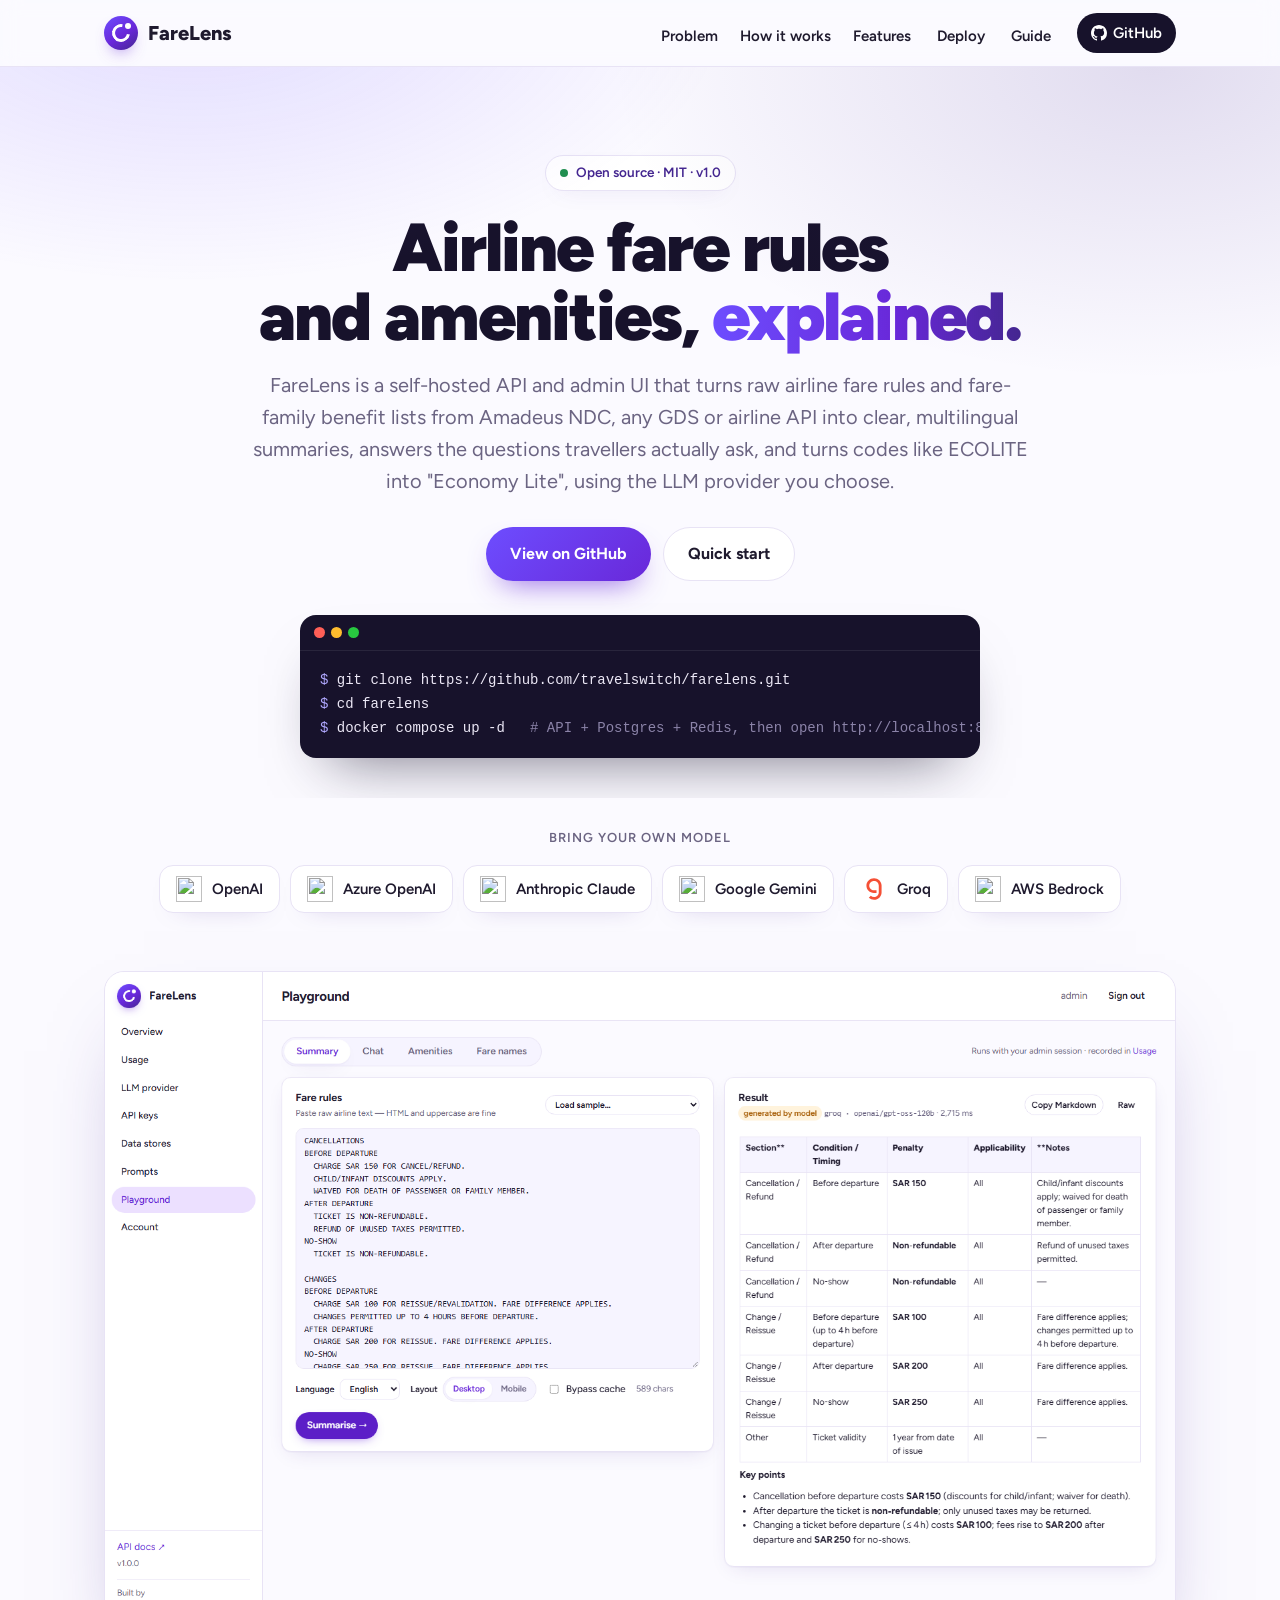
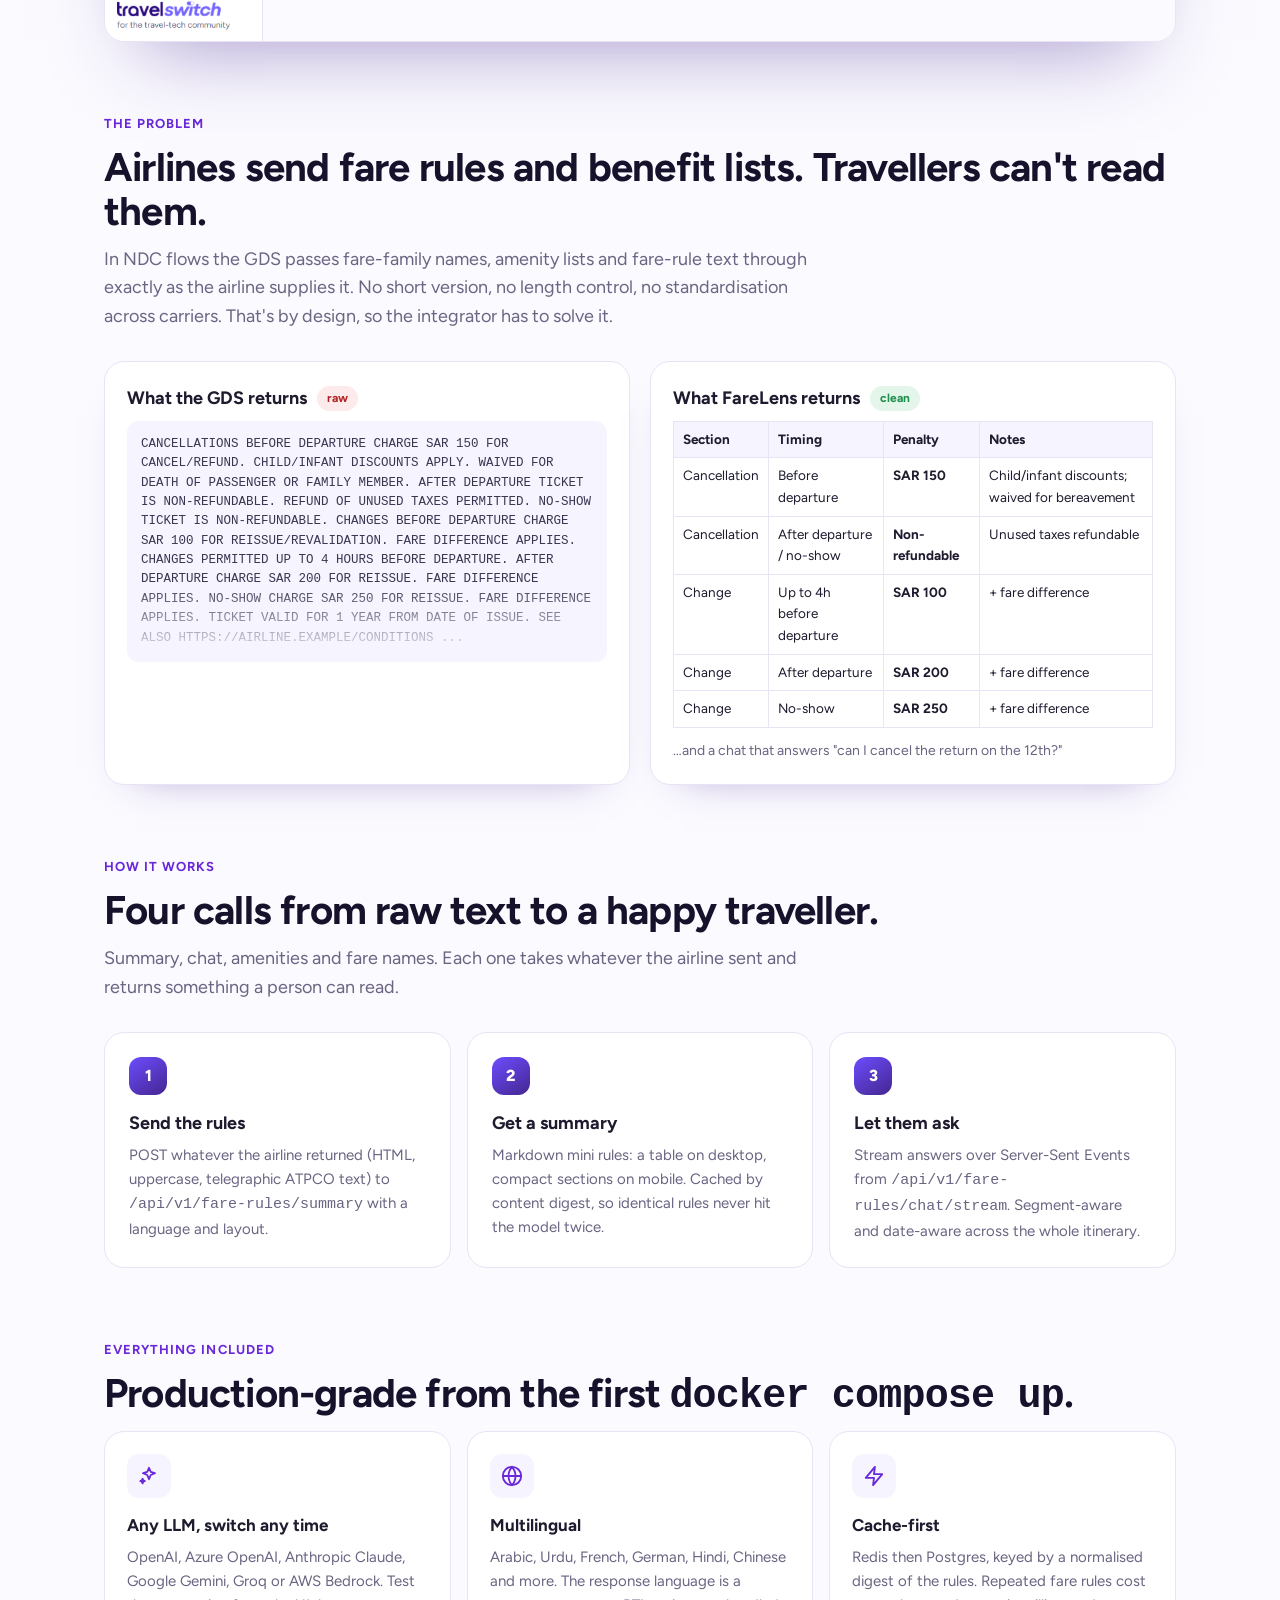
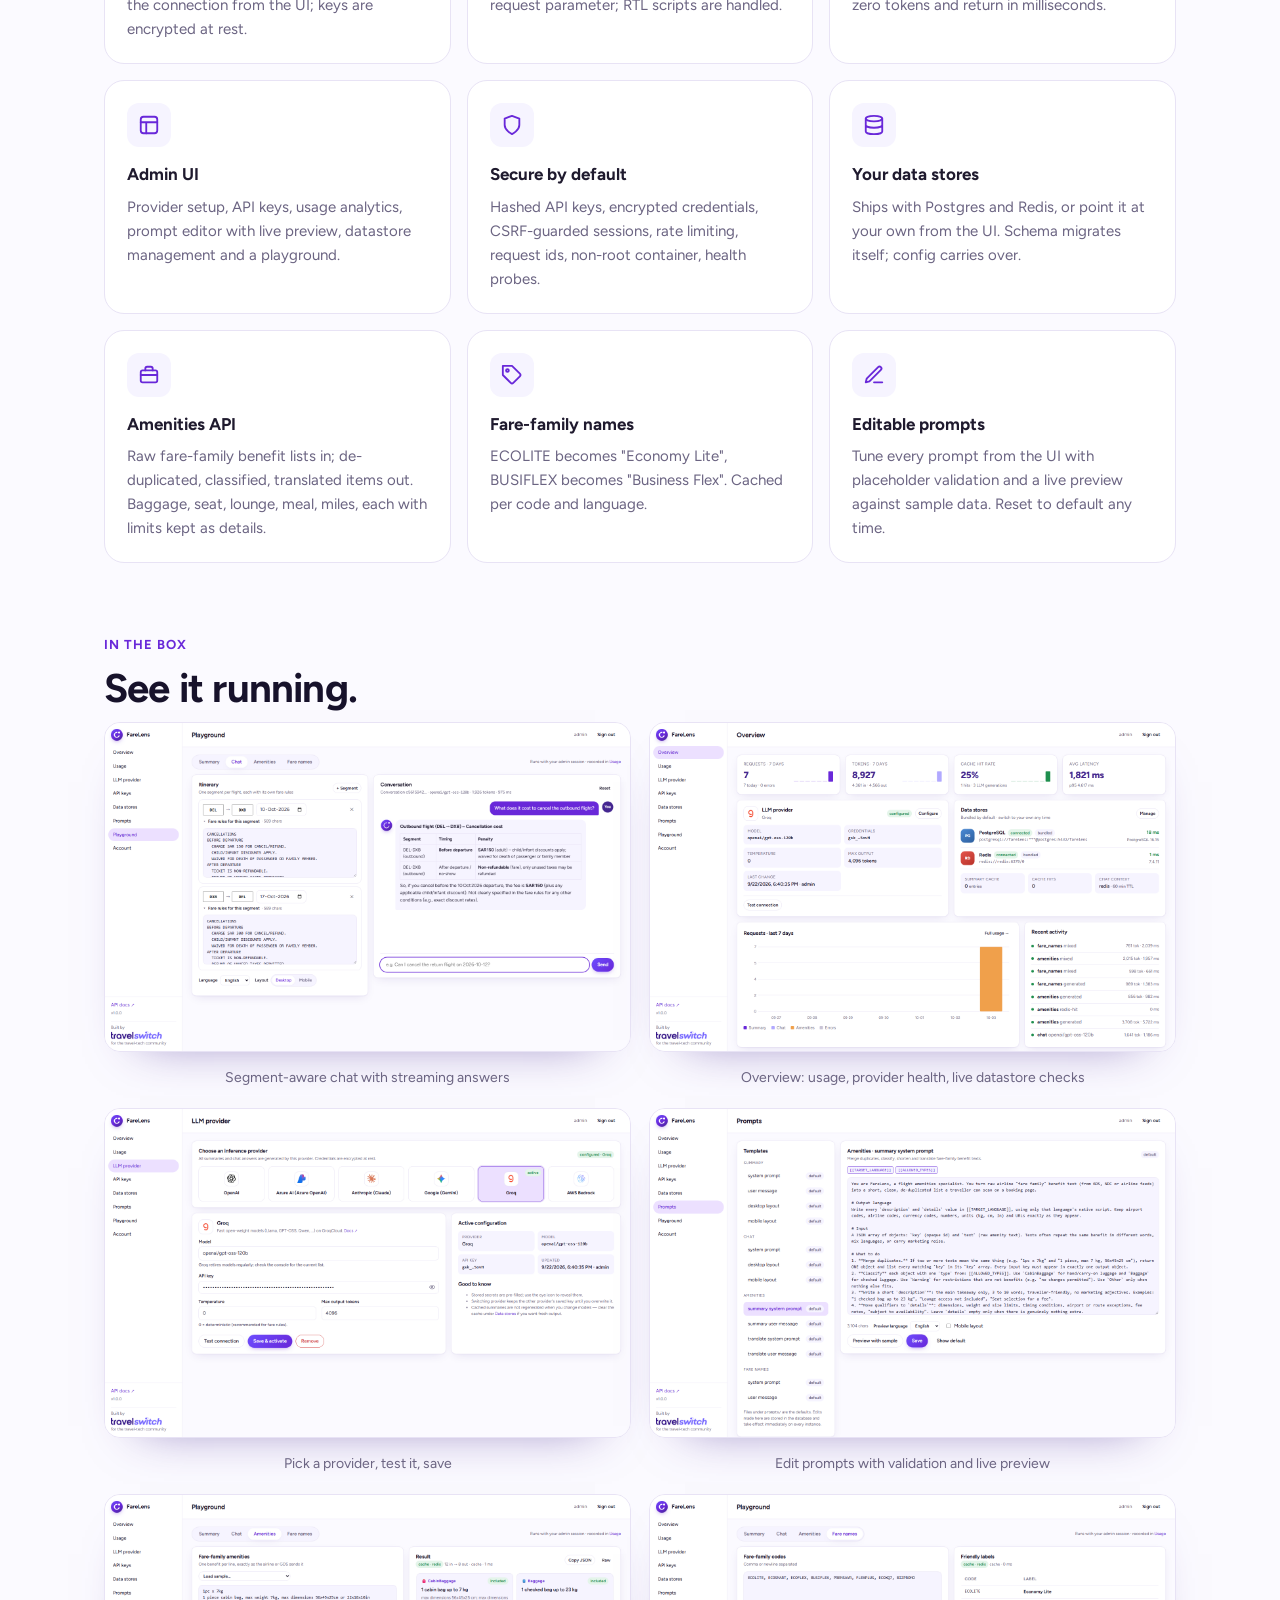
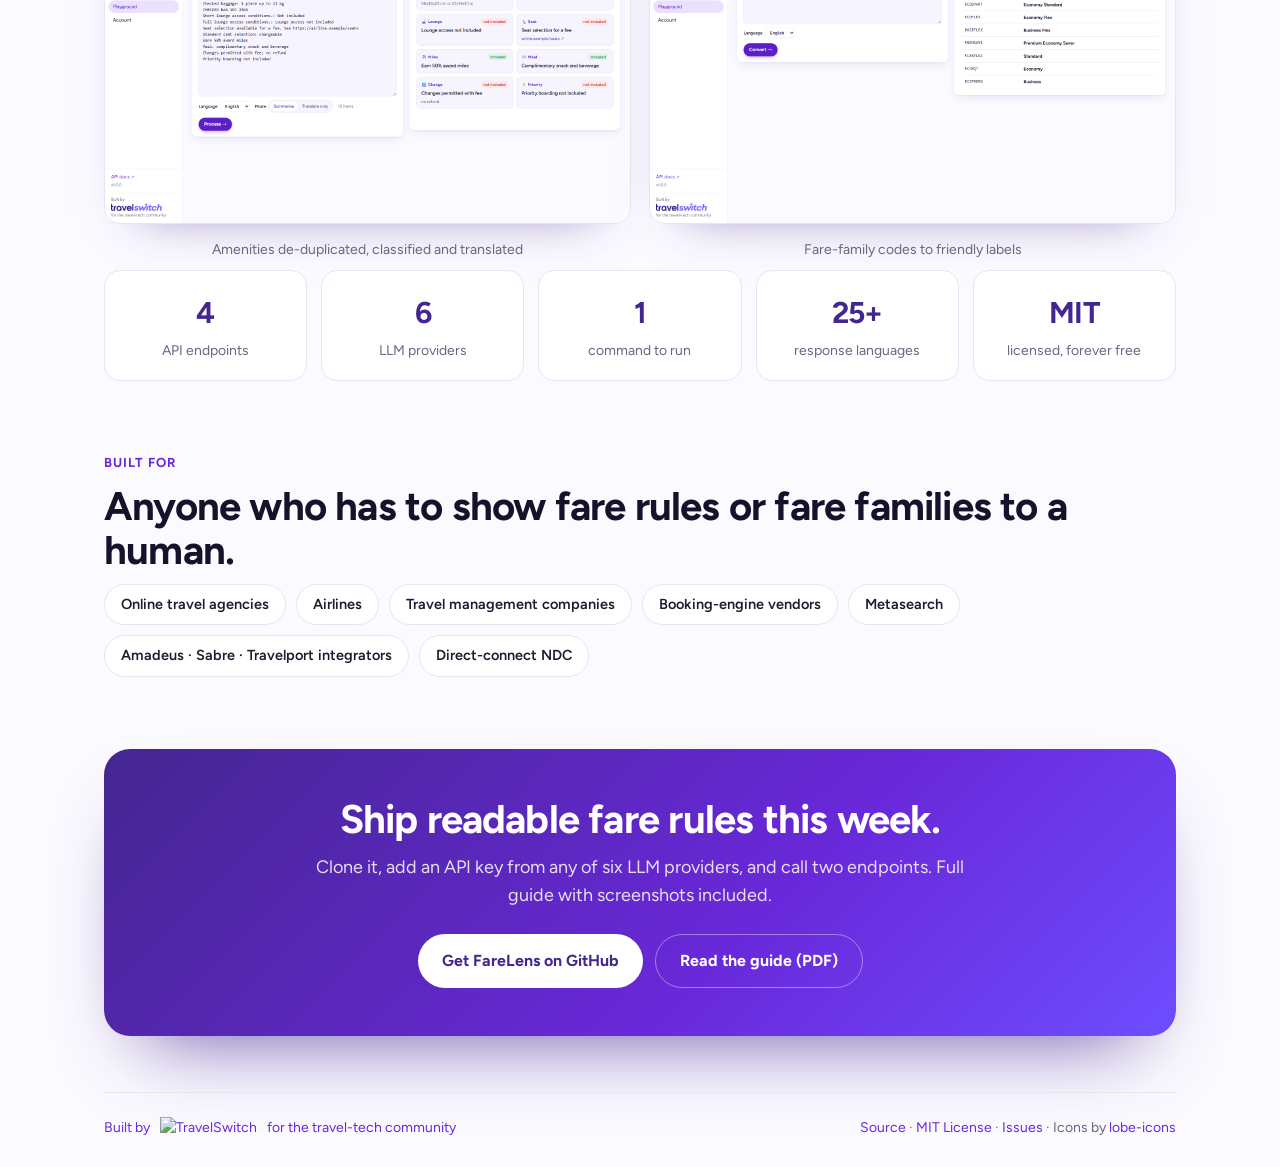
==== commit 28e8c0d3: "docs: headline and copy now cover amenities and fare names" ====
--- a/docs/index.html
+++ b/docs/index.html
@@ -3,8 +3,8 @@
 <head>
   <meta charset="utf-8" />
   <meta name="viewport" content="width=device-width, initial-scale=1" />
-  <title>FareLens – Open-source airline fare rules summariser &amp; chat API (Amadeus NDC, GDS)</title>
-  <meta name="description" content="FareLens is a free, open-source, self-hosted API and admin UI that turns raw airline fare rules (Amadeus NDC, GDS, EDIFACT, airline APIs) into traveller-friendly summaries and answers cancellation, change and no-show questions using your own LLM: OpenAI, Azure OpenAI, Anthropic Claude, Google Gemini, Groq or AWS Bedrock. One docker compose up." />
+  <title>FareLens – Open-source airline fare rules &amp; amenities summariser and chat API (Amadeus NDC, GDS)</title>
+  <meta name="description" content="FareLens is a free, open-source, self-hosted API and admin UI that turns raw airline fare rules and fare-family amenities (Amadeus NDC, GDS, EDIFACT, airline APIs) into traveller-friendly summaries, answers cancellation, change and no-show questions, and converts fare-family codes to friendly names using your own LLM: OpenAI, Azure OpenAI, Anthropic Claude, Google Gemini, Groq or AWS Bedrock. One docker compose up." />
   <meta name="keywords" content="airline fare rules, fare rules API, fare rules summary, fare rules chat, NDC fare family description, Amadeus NDC, GDS, EDIFACT, ATPCO, cancellation penalty, change fee, no-show, refund rules, OTA, travel tech, travel technology, open source, self-hosted, LLM, FastAPI, OpenAI, Azure OpenAI, Anthropic Claude, Google Gemini, Groq, AWS Bedrock, docker compose, TravelSwitch" />
   <meta name="author" content="TravelSwitch" />
   <meta name="robots" content="index, follow, max-image-preview:large" />
@@ -12,8 +12,8 @@
   <meta name="theme-color" content="#6928d9" />
   <meta property="og:type" content="website" />
   <meta property="og:site_name" content="FareLens" />
-  <meta property="og:title" content="FareLens – Airline fare rules, explained. Open-source fare-rules summariser &amp; chat API" />
-  <meta property="og:description" content="Turn raw airline fare rules from Amadeus NDC or any GDS into clear, multilingual summaries and Q&amp;A with your own LLM. Self-hosted, MIT licensed, one command to run." />
+  <meta property="og:title" content="FareLens – Airline fare rules and amenities, explained. Open-source summariser &amp; chat API" />
+  <meta property="og:description" content="Turn raw airline fare rules and fare-family amenities from Amadeus NDC or any GDS into clear, multilingual summaries, Q&amp;A and friendly fare names with your own LLM. Self-hosted, MIT licensed, one command to run." />
   <meta property="og:url" content="https://travelswitch.github.io/farelens/" />
   <meta property="og:image" content="https://raw.githubusercontent.com/travelswitch/farelens/main/docs/screenshots/05-playground-summary.png" />
   <meta property="og:image:width" content="1600" />
@@ -21,7 +21,7 @@
   <meta property="og:image:alt" content="FareLens playground showing a fare-rules summary table" />
   <meta property="og:locale" content="en_US" />
   <meta name="twitter:card" content="summary_large_image" />
-  <meta name="twitter:title" content="FareLens – Open-source airline fare rules summariser &amp; chat API" />
+  <meta name="twitter:title" content="FareLens – Open-source airline fare rules &amp; amenities summariser and chat API" />
   <meta name="twitter:description" content="Clear, multilingual fare-rule summaries and Q&amp;A from raw Amadeus NDC / GDS text, using OpenAI, Claude, Gemini, Groq, Azure or Bedrock. Self-hosted, MIT." />
   <meta name="twitter:image" content="https://raw.githubusercontent.com/travelswitch/farelens/main/docs/screenshots/05-playground-summary.png" />
   <link rel="icon" href="data:image/svg+xml,%3Csvg xmlns='http://www.w3.org/2000/svg' viewBox='0 0 32 32'%3E%3Cdefs%3E%3ClinearGradient id='g' x1='0' y1='0' x2='1' y2='1'%3E%3Cstop offset='0' stop-color='%236d4dff'/%3E%3Cstop offset='1' stop-color='%23442690'/%3E%3C/linearGradient%3E%3C/defs%3E%3Ccircle cx='16' cy='16' r='15' fill='url(%23g)'/%3E%3Ccircle cx='16' cy='16' r='7' fill='none' stroke='%23fff' stroke-width='3' stroke-dasharray='33 11' transform='rotate(-35 16 16)'/%3E%3Ccircle cx='23' cy='9' r='2.5' fill='%23fff'/%3E%3C/svg%3E" />
@@ -29,7 +29,7 @@
   <link rel="preconnect" href="https://fonts.gstatic.com" crossorigin />
   <link rel="stylesheet" href="https://fonts.googleapis.com/css2?family=Figtree:wght@400;500;600;700;800;900&display=swap" />
   <script type="application/ld+json">
-  {"@context":"https://schema.org","@type":"SoftwareApplication","name":"FareLens","applicationCategory":"DeveloperApplication","applicationSubCategory":"Travel technology / airline fare rules API","operatingSystem":"Docker, Linux, Windows, macOS","softwareVersion":"1.0.0","license":"https://opensource.org/licenses/MIT","isAccessibleForFree":true,"offers":{"@type":"Offer","price":"0","priceCurrency":"USD"},"url":"https://travelswitch.github.io/farelens/","downloadUrl":"https://github.com/travelswitch/farelens","codeRepository":"https://github.com/travelswitch/farelens","programmingLanguage":"Python","description":"Open-source, self-hosted API and admin UI that turns raw airline fare rules (Amadeus NDC, GDS, airline APIs) into traveller-friendly summaries and answers cancellation, change and no-show questions using the operator's own LLM (OpenAI, Azure OpenAI, Anthropic Claude, Google Gemini, Groq, AWS Bedrock).","keywords":"airline fare rules, NDC, Amadeus, GDS, fare rules API, LLM, travel tech, open source","author":{"@type":"Organization","name":"TravelSwitch","url":"https://travelswitch.com"},"publisher":{"@type":"Organization","name":"TravelSwitch","url":"https://travelswitch.com"},"screenshot":"https://raw.githubusercontent.com/travelswitch/farelens/main/docs/screenshots/05-playground-summary.png"}
+  {"@context":"https://schema.org","@type":"SoftwareApplication","name":"FareLens","applicationCategory":"DeveloperApplication","applicationSubCategory":"Travel technology / airline fare rules API","operatingSystem":"Docker, Linux, Windows, macOS","softwareVersion":"1.0.0","license":"https://opensource.org/licenses/MIT","isAccessibleForFree":true,"offers":{"@type":"Offer","price":"0","priceCurrency":"USD"},"url":"https://travelswitch.github.io/farelens/","downloadUrl":"https://github.com/travelswitch/farelens","codeRepository":"https://github.com/travelswitch/farelens","programmingLanguage":"Python","description":"Open-source, self-hosted API and admin UI that turns raw airline fare rules and fare-family amenities (Amadeus NDC, GDS, airline APIs) into traveller-friendly summaries, answers cancellation, change and no-show questions, and converts fare-family codes to friendly names using the operator's own LLM (OpenAI, Azure OpenAI, Anthropic Claude, Google Gemini, Groq, AWS Bedrock).","keywords":"airline fare rules, NDC, Amadeus, GDS, fare rules API, LLM, travel tech, open source","author":{"@type":"Organization","name":"TravelSwitch","url":"https://travelswitch.com"},"publisher":{"@type":"Organization","name":"TravelSwitch","url":"https://travelswitch.com"},"screenshot":"https://raw.githubusercontent.com/travelswitch/farelens/main/docs/screenshots/05-playground-summary.png"}
   </script>
   <style>
     :root{--bg:#fbfaff;--surface:#fff;--surface-2:#f6f4ff;--border:#e8e3f5;--text:#1f1a2e;--muted:#6b6482;--primary:#6928d9;--accent:#6d4dff;--secondary:#442690;--ink:#17122b;--radius:20px}
@@ -106,8 +106,8 @@
 
   <section class="hero"><div class="wrap">
     <span class="badge"><i></i>Open source · MIT · v1.0</span>
-    <h1>Airline fare rules,<br/><span>explained.</span></h1>
-    <p class="lead">FareLens is a self-hosted API and admin UI that turns raw airline fare rules from Amadeus NDC, any GDS or airline API into clear, multilingual summaries and answers the questions travellers actually ask, using the LLM provider you choose.</p>
+    <h1>Airline fare rules<br/>and amenities, <span>explained.</span></h1>
+    <p class="lead">FareLens is a self-hosted API and admin UI that turns raw airline fare rules and fare-family benefit lists from Amadeus NDC, any GDS or airline API into clear, multilingual summaries, answers the questions travellers actually ask, and turns codes like ECOLITE into "Economy Lite", using the LLM provider you choose.</p>
     <div class="cta">
       <a class="btn btn-primary" href="https://github.com/travelswitch/farelens">View on GitHub</a>
       <a class="btn btn-ghost" href="https://github.com/travelswitch/farelens#quick-start">Quick start</a>
@@ -133,8 +133,8 @@
 
   <section id="problem"><div class="wrap">
     <p class="eyebrow">The problem</p>
-    <h2>Airlines send fare rules. Travellers can't read them.</h2>
-    <p class="sub">In NDC flows the GDS passes fare-family, price-class and fare-rule text through exactly as the airline supplies it. No short version, no length control, no standardisation across carriers. That's by design, so the integrator has to solve it.</p>
+    <h2>Airlines send fare rules and benefit lists. Travellers can't read them.</h2>
+    <p class="sub">In NDC flows the GDS passes fare-family names, amenity lists and fare-rule text through exactly as the airline supplies it. No short version, no length control, no standardisation across carriers. That's by design, so the integrator has to solve it.</p>
     <div class="split">
       <div class="panel"><h3>What the GDS returns <span class="tag tag-bad">raw</span></h3>
         <div class="raw">CANCELLATIONS BEFORE DEPARTURE CHARGE SAR 150 FOR CANCEL/REFUND. CHILD/INFANT DISCOUNTS APPLY. WAIVED FOR DEATH OF PASSENGER OR FAMILY MEMBER. AFTER DEPARTURE TICKET IS NON-REFUNDABLE. REFUND OF UNUSED TAXES PERMITTED. NO-SHOW TICKET IS NON-REFUNDABLE. CHANGES BEFORE DEPARTURE CHARGE SAR 100 FOR REISSUE/REVALIDATION. FARE DIFFERENCE APPLIES. CHANGES PERMITTED UP TO 4 HOURS BEFORE DEPARTURE. AFTER DEPARTURE CHARGE SAR 200 FOR REISSUE. FARE DIFFERENCE APPLIES. NO-SHOW CHARGE SAR 250 FOR REISSUE. FARE DIFFERENCE APPLIES. TICKET VALID FOR 1 YEAR FROM DATE OF ISSUE. SEE ALSO HTTPS://AIRLINE.EXAMPLE/CONDITIONS ...</div></div>
@@ -152,8 +152,8 @@
 
   <section id="how"><div class="wrap">
     <p class="eyebrow">How it works</p>
-    <h2>Three calls from raw text to a happy traveller.</h2>
-    <p class="sub">And one more for the benefit list: <code>/api/v1/amenities/summary</code> turns baggage, seat, lounge and meal texts into clean, classified items.</p>
+    <h2>Four calls from raw text to a happy traveller.</h2>
+    <p class="sub">Summary, chat, amenities and fare names. Each one takes whatever the airline sent and returns something a person can read.</p>
     <div class="steps">
       <div class="step"><div class="n">1</div><h3>Send the rules</h3><p>POST whatever the airline returned (HTML, uppercase, telegraphic ATPCO text) to <code>/api/v1/fare-rules/summary</code> with a language and layout.</p></div>
       <div class="step"><div class="n">2</div><h3>Get a summary</h3><p>Markdown mini rules: a table on desktop, compact sections on mobile. Cached by content digest, so identical rules never hit the model twice.</p></div>
@@ -199,7 +199,7 @@
 
   <section><div class="wrap">
     <p class="eyebrow">Built for</p>
-    <h2>Anyone who has to show fare rules to a human.</h2>
+    <h2>Anyone who has to show fare rules or fare families to a human.</h2>
     <div class="aud"><span>Online travel agencies</span><span>Airlines</span><span>Travel management companies</span><span>Booking-engine vendors</span><span>Metasearch</span><span>Amadeus · Sabre · Travelport integrators</span><span>Direct-connect NDC</span></div>
     <div class="banner">
       <h2>Ship readable fare rules this week.</h2>
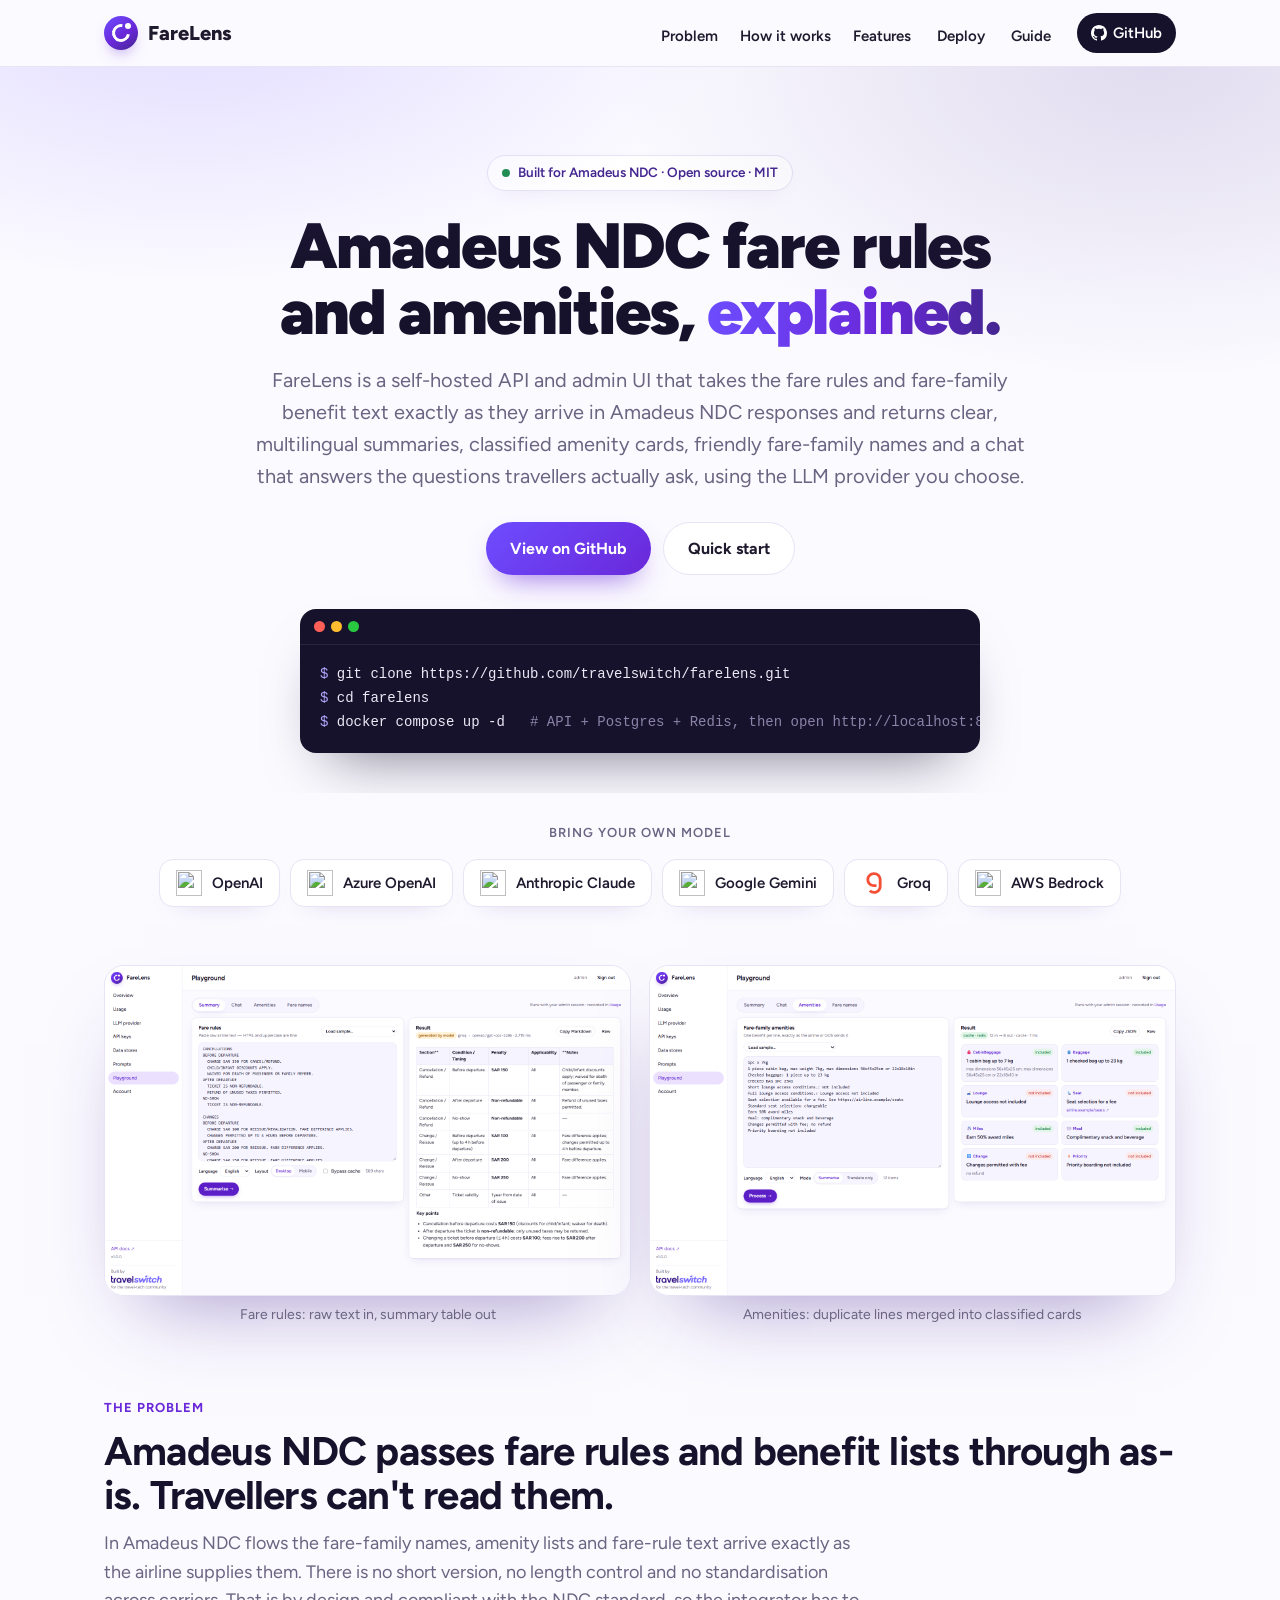
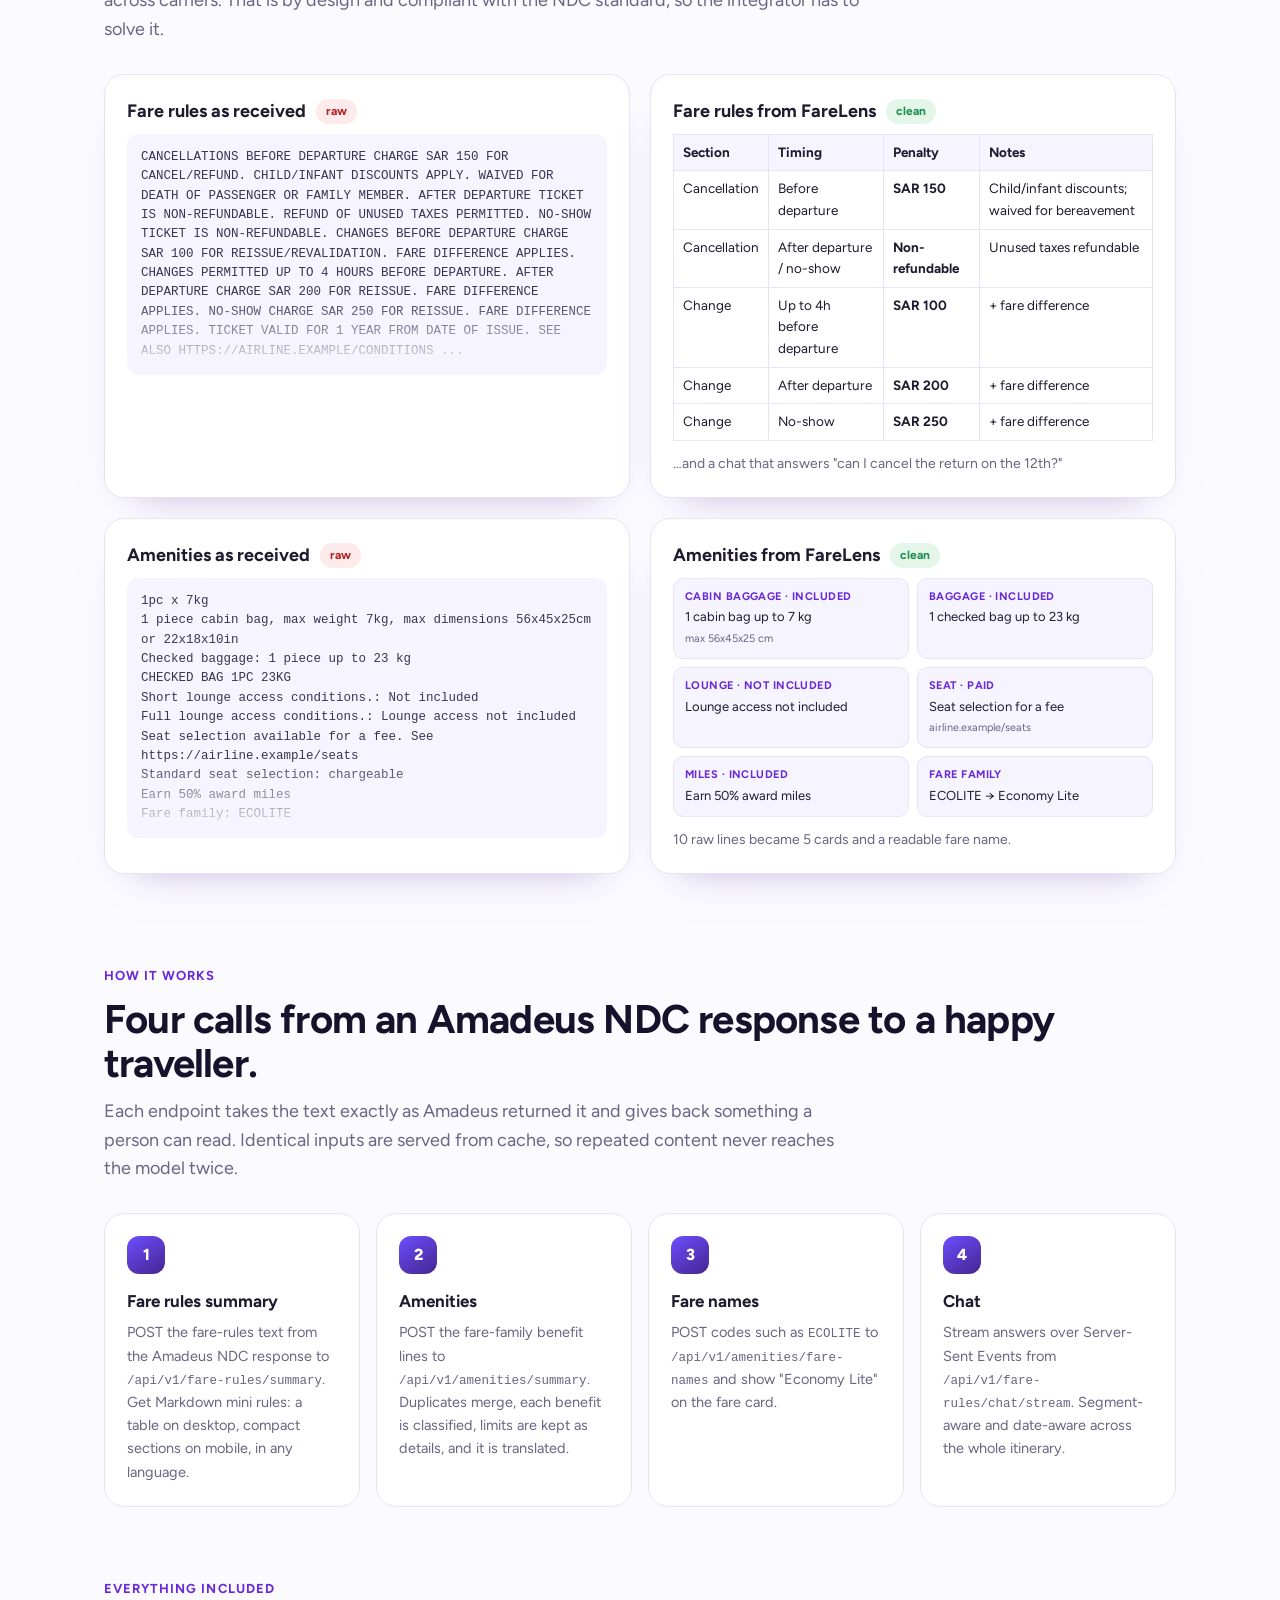
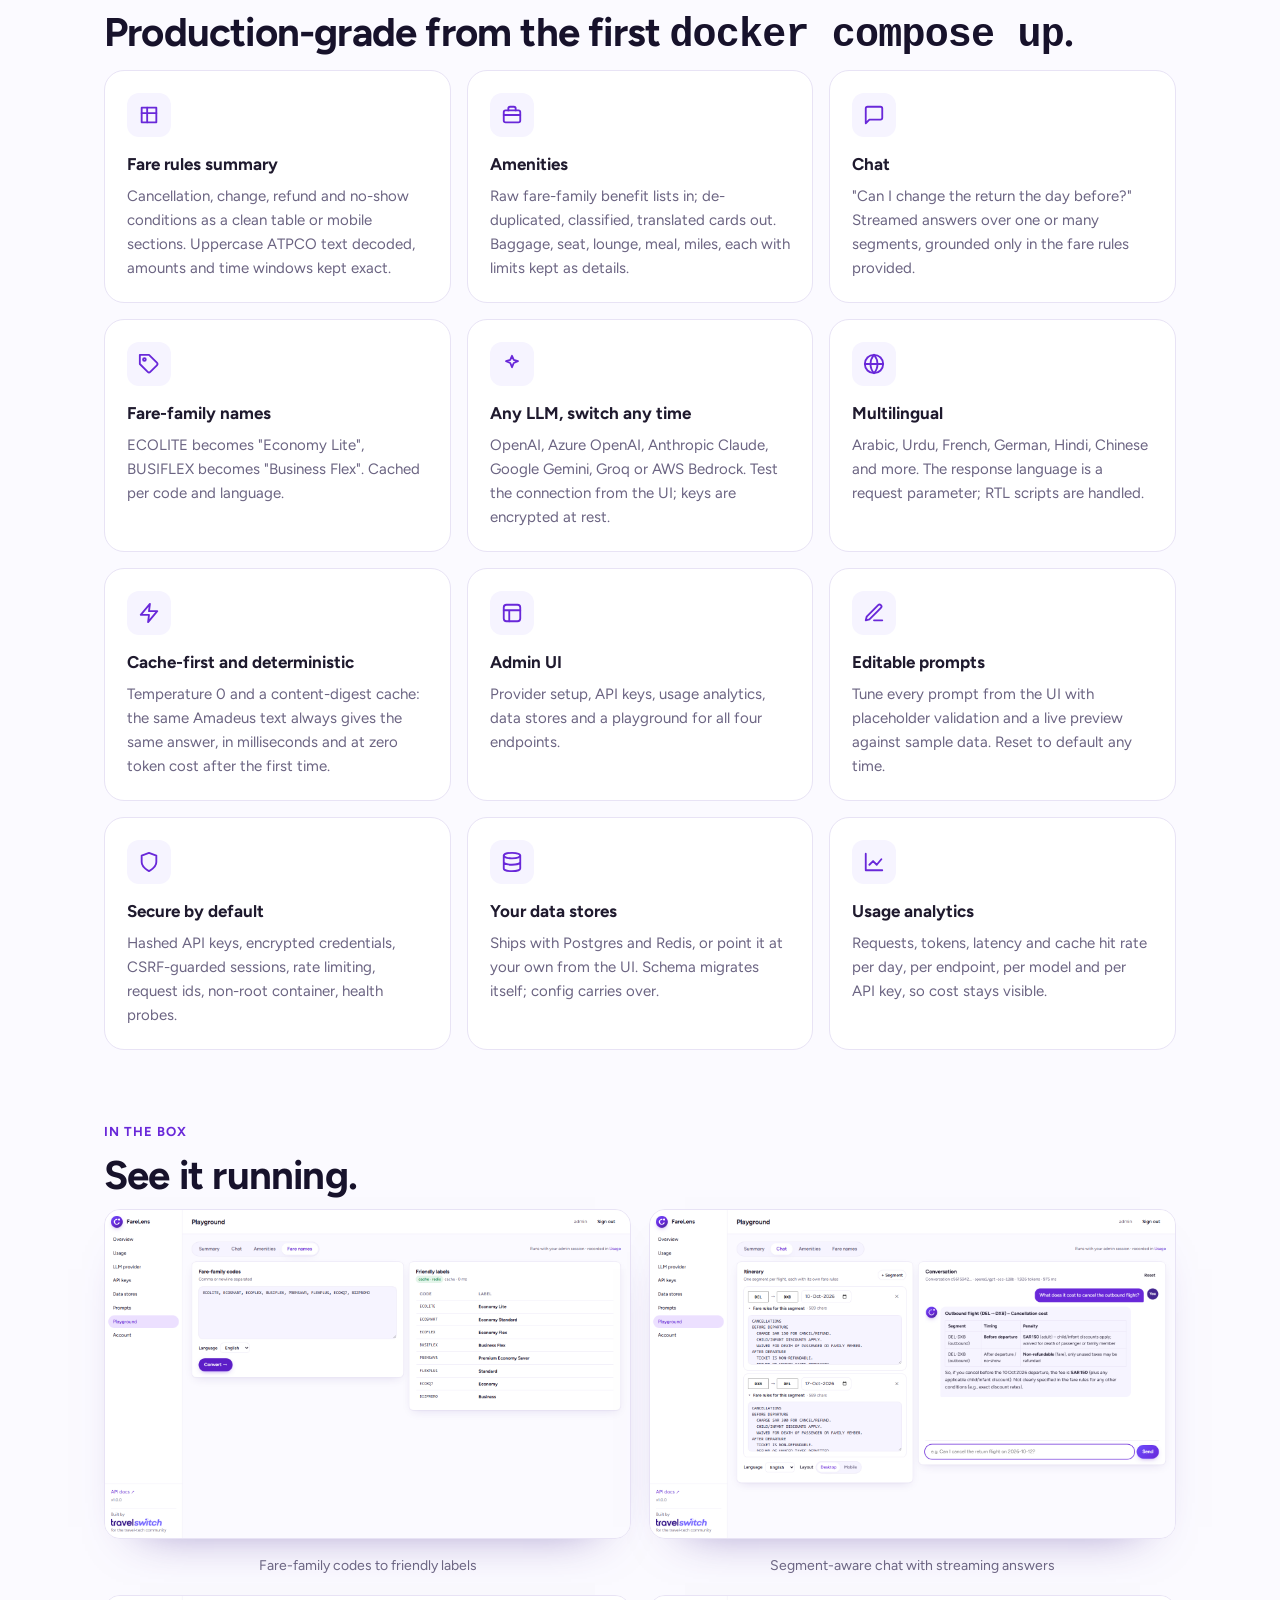
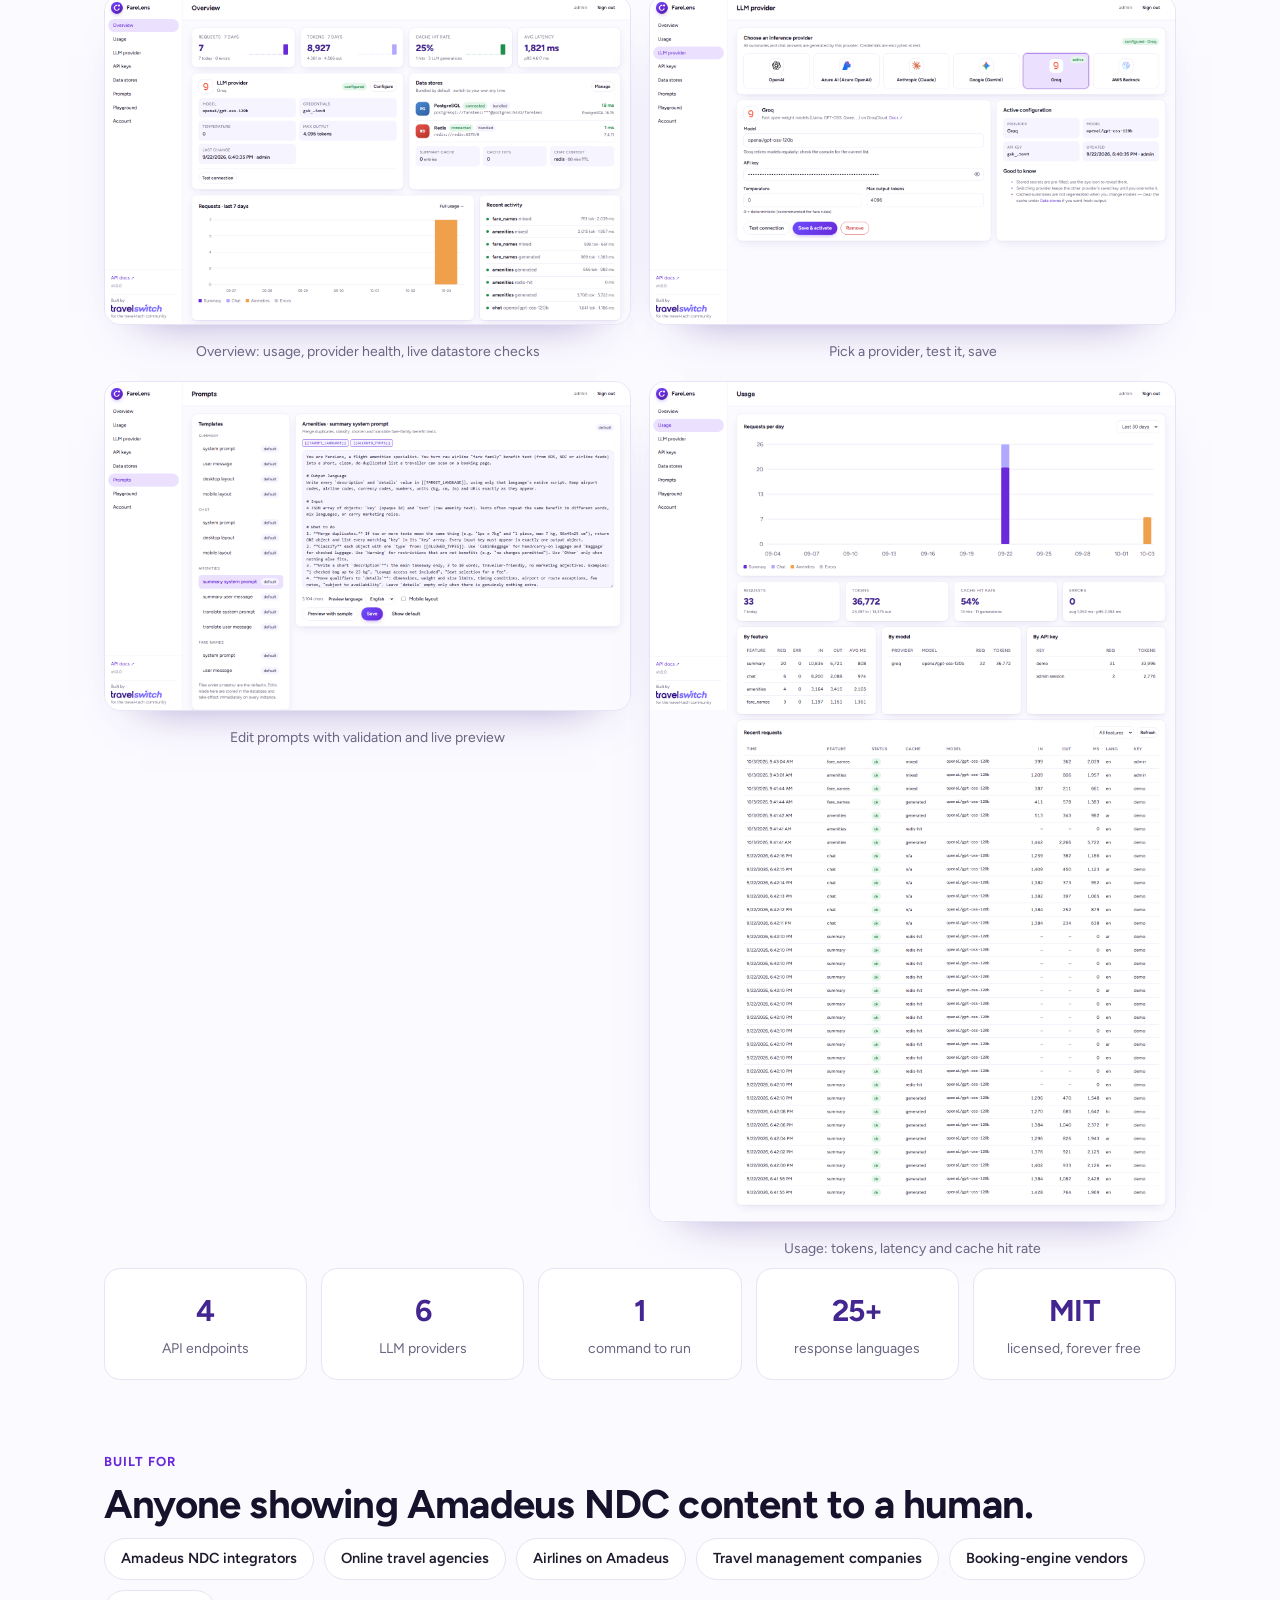
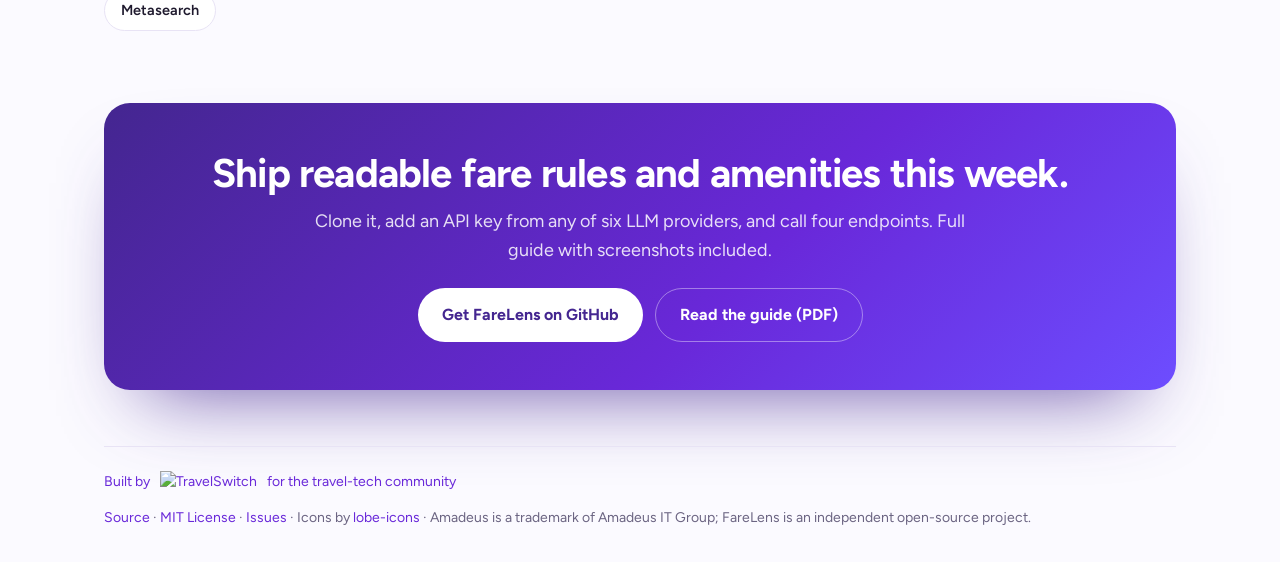
==== commit f58b8227: "Position for Amadeus NDC: fare rules and amenities given equal weight, GDS/Sabre/Travelport referenc" ====
--- a/docs/index.html
+++ b/docs/index.html
@@ -3,17 +3,17 @@
 <head>
   <meta charset="utf-8" />
   <meta name="viewport" content="width=device-width, initial-scale=1" />
-  <title>FareLens – Open-source airline fare rules &amp; amenities summariser and chat API (Amadeus NDC, GDS)</title>
-  <meta name="description" content="FareLens is a free, open-source, self-hosted API and admin UI that turns raw airline fare rules and fare-family amenities (Amadeus NDC, GDS, EDIFACT, airline APIs) into traveller-friendly summaries, answers cancellation, change and no-show questions, and converts fare-family codes to friendly names using your own LLM: OpenAI, Azure OpenAI, Anthropic Claude, Google Gemini, Groq or AWS Bedrock. One docker compose up." />
-  <meta name="keywords" content="airline fare rules, fare rules API, fare rules summary, fare rules chat, NDC fare family description, Amadeus NDC, GDS, EDIFACT, ATPCO, cancellation penalty, change fee, no-show, refund rules, OTA, travel tech, travel technology, open source, self-hosted, LLM, FastAPI, OpenAI, Azure OpenAI, Anthropic Claude, Google Gemini, Groq, AWS Bedrock, docker compose, TravelSwitch" />
+  <title>FareLens – Amadeus NDC fare rules &amp; amenities, explained. Open-source summariser and chat API</title>
+  <meta name="description" content="FareLens is a free, open-source, self-hosted API and admin UI for Amadeus NDC integrators. It turns raw fare rules and fare-family amenity text from Amadeus NDC responses into traveller-friendly multilingual summaries, classified amenity lists, friendly fare-family names and a Q&amp;A chat, using your own LLM: OpenAI, Azure OpenAI, Anthropic Claude, Google Gemini, Groq or AWS Bedrock. One docker compose up." />
+  <meta name="keywords" content="Amadeus NDC, Amadeus NDC fare rules, Amadeus NDC amenities, fare family description, fare rules API, fare rules summary, amenities parser, fare family name, fare rules chat, ATPCO, cancellation penalty, change fee, no-show, refund rules, OTA, travel tech, open source, self-hosted, LLM, FastAPI, OpenAI, Azure OpenAI, Anthropic Claude, Google Gemini, Groq, AWS Bedrock, docker compose, TravelSwitch" />
   <meta name="author" content="TravelSwitch" />
   <meta name="robots" content="index, follow, max-image-preview:large" />
   <link rel="canonical" href="https://travelswitch.github.io/farelens/" />
   <meta name="theme-color" content="#6928d9" />
   <meta property="og:type" content="website" />
   <meta property="og:site_name" content="FareLens" />
-  <meta property="og:title" content="FareLens – Airline fare rules and amenities, explained. Open-source summariser &amp; chat API" />
-  <meta property="og:description" content="Turn raw airline fare rules and fare-family amenities from Amadeus NDC or any GDS into clear, multilingual summaries, Q&amp;A and friendly fare names with your own LLM. Self-hosted, MIT licensed, one command to run." />
+  <meta property="og:title" content="FareLens – Amadeus NDC fare rules and amenities, explained" />
+  <meta property="og:description" content="Turn raw Amadeus NDC fare rules and fare-family amenities into clear, multilingual summaries, amenity cards, friendly fare names and Q&amp;A with your own LLM. Self-hosted, MIT licensed, one command to run." />
   <meta property="og:url" content="https://travelswitch.github.io/farelens/" />
   <meta property="og:image" content="https://raw.githubusercontent.com/travelswitch/farelens/main/docs/screenshots/05-playground-summary.png" />
   <meta property="og:image:width" content="1600" />
@@ -21,36 +21,34 @@
   <meta property="og:image:alt" content="FareLens playground showing a fare-rules summary table" />
   <meta property="og:locale" content="en_US" />
   <meta name="twitter:card" content="summary_large_image" />
-  <meta name="twitter:title" content="FareLens – Open-source airline fare rules &amp; amenities summariser and chat API" />
-  <meta name="twitter:description" content="Clear, multilingual fare-rule summaries and Q&amp;A from raw Amadeus NDC / GDS text, using OpenAI, Claude, Gemini, Groq, Azure or Bedrock. Self-hosted, MIT." />
+  <meta name="twitter:title" content="FareLens – Amadeus NDC fare rules and amenities, explained" />
+  <meta name="twitter:description" content="Clear, multilingual fare-rule summaries, amenity cards, friendly fare names and Q&amp;A from raw Amadeus NDC text, using OpenAI, Claude, Gemini, Groq, Azure or Bedrock. Self-hosted, MIT." />
   <meta name="twitter:image" content="https://raw.githubusercontent.com/travelswitch/farelens/main/docs/screenshots/05-playground-summary.png" />
   <link rel="icon" href="data:image/svg+xml,%3Csvg xmlns='http://www.w3.org/2000/svg' viewBox='0 0 32 32'%3E%3Cdefs%3E%3ClinearGradient id='g' x1='0' y1='0' x2='1' y2='1'%3E%3Cstop offset='0' stop-color='%236d4dff'/%3E%3Cstop offset='1' stop-color='%23442690'/%3E%3C/linearGradient%3E%3C/defs%3E%3Ccircle cx='16' cy='16' r='15' fill='url(%23g)'/%3E%3Ccircle cx='16' cy='16' r='7' fill='none' stroke='%23fff' stroke-width='3' stroke-dasharray='33 11' transform='rotate(-35 16 16)'/%3E%3Ccircle cx='23' cy='9' r='2.5' fill='%23fff'/%3E%3C/svg%3E" />
   <link rel="preconnect" href="https://fonts.googleapis.com" />
   <link rel="preconnect" href="https://fonts.gstatic.com" crossorigin />
   <link rel="stylesheet" href="https://fonts.googleapis.com/css2?family=Figtree:wght@400;500;600;700;800;900&display=swap" />
   <script type="application/ld+json">
-  {"@context":"https://schema.org","@type":"SoftwareApplication","name":"FareLens","applicationCategory":"DeveloperApplication","applicationSubCategory":"Travel technology / airline fare rules API","operatingSystem":"Docker, Linux, Windows, macOS","softwareVersion":"1.0.0","license":"https://opensource.org/licenses/MIT","isAccessibleForFree":true,"offers":{"@type":"Offer","price":"0","priceCurrency":"USD"},"url":"https://travelswitch.github.io/farelens/","downloadUrl":"https://github.com/travelswitch/farelens","codeRepository":"https://github.com/travelswitch/farelens","programmingLanguage":"Python","description":"Open-source, self-hosted API and admin UI that turns raw airline fare rules and fare-family amenities (Amadeus NDC, GDS, airline APIs) into traveller-friendly summaries, answers cancellation, change and no-show questions, and converts fare-family codes to friendly names using the operator's own LLM (OpenAI, Azure OpenAI, Anthropic Claude, Google Gemini, Groq, AWS Bedrock).","keywords":"airline fare rules, NDC, Amadeus, GDS, fare rules API, LLM, travel tech, open source","author":{"@type":"Organization","name":"TravelSwitch","url":"https://travelswitch.com"},"publisher":{"@type":"Organization","name":"TravelSwitch","url":"https://travelswitch.com"},"screenshot":"https://raw.githubusercontent.com/travelswitch/farelens/main/docs/screenshots/05-playground-summary.png"}
+  {"@context":"https://schema.org","@type":"SoftwareApplication","name":"FareLens","applicationCategory":"DeveloperApplication","applicationSubCategory":"Travel technology / Amadeus NDC fare rules and amenities API","operatingSystem":"Docker, Linux, Windows, macOS","softwareVersion":"1.0.0","license":"https://opensource.org/licenses/MIT","isAccessibleForFree":true,"offers":{"@type":"Offer","price":"0","priceCurrency":"USD"},"url":"https://travelswitch.github.io/farelens/","downloadUrl":"https://github.com/travelswitch/farelens","codeRepository":"https://github.com/travelswitch/farelens","programmingLanguage":"Python","description":"Open-source, self-hosted API and admin UI that turns raw Amadeus NDC fare rules and fare-family amenities into traveller-friendly multilingual summaries, classified amenity lists, friendly fare-family names and Q&A chat, using the operator's own LLM (OpenAI, Azure OpenAI, Anthropic Claude, Google Gemini, Groq, AWS Bedrock).","keywords":"Amadeus NDC, fare rules, amenities, fare family, fare rules API, LLM, travel tech, open source","author":{"@type":"Organization","name":"TravelSwitch","url":"https://travelswitch.com"},"publisher":{"@type":"Organization","name":"TravelSwitch","url":"https://travelswitch.com"},"screenshot":"https://raw.githubusercontent.com/travelswitch/farelens/main/docs/screenshots/05-playground-summary.png"}
   </script>
   <style>
     :root{--bg:#fbfaff;--surface:#fff;--surface-2:#f6f4ff;--border:#e8e3f5;--text:#1f1a2e;--muted:#6b6482;--primary:#6928d9;--accent:#6d4dff;--secondary:#442690;--ink:#17122b;--radius:20px}
     *{box-sizing:border-box}html{scroll-behavior:smooth}body{margin:0;font-family:"Figtree",system-ui,-apple-system,"Segoe UI",sans-serif;color:var(--text);background:var(--bg);line-height:1.6;font-size:16px;-webkit-font-smoothing:antialiased}
     a{color:var(--primary);text-decoration:none}a:hover{text-decoration:underline}
     .wrap{max-width:1120px;margin:0 auto;padding:0 24px}
-    /* nav */
     .nav{position:sticky;top:0;z-index:10;backdrop-filter:blur(10px);background:rgba(251,250,255,.82);border-bottom:1px solid var(--border)}
     .nav .wrap{display:flex;align-items:center;justify-content:space-between;height:66px}
     .brand{display:flex;align-items:center;gap:10px;font-weight:800;font-size:20px;color:var(--text)}.brand:hover{text-decoration:none}
     .mark{width:34px;height:34px;border-radius:50%;background:linear-gradient(145deg,var(--accent),var(--primary) 55%,var(--secondary));position:relative;box-shadow:0 8px 16px -8px rgba(105,40,217,.7)}
     .mark::before{content:"";position:absolute;inset:8px;border-radius:50%;border:3px solid #fff;border-right-color:transparent;transform:rotate(-35deg)}.mark::after{content:"";position:absolute;width:6px;height:6px;border-radius:50%;background:#fff;right:7px;top:7px}
     .links a{margin-left:22px;font-weight:600;color:var(--text);font-size:15px}.links .gh{display:inline-flex;align-items:center;gap:6px;padding:8px 14px;border-radius:999px;background:var(--ink);color:#fff}.links .gh:hover{text-decoration:none;background:var(--secondary)}
-    /* hero */
     .hero{position:relative;overflow:hidden;padding:88px 0 40px;text-align:center}
     .hero::before{content:"";position:absolute;inset:0;background:radial-gradient(900px 480px at 15% -10%,rgba(109,77,255,.18),transparent 60%),radial-gradient(900px 520px at 90% 0%,rgba(68,38,144,.14),transparent 60%);pointer-events:none}
     .badge{display:inline-flex;align-items:center;gap:8px;background:#fff;border:1px solid var(--border);border-radius:999px;padding:6px 14px;font-weight:600;font-size:13.5px;color:var(--secondary);box-shadow:0 8px 24px -16px rgba(68,38,144,.4)}
     .badge i{width:8px;height:8px;border-radius:50%;background:#1f8f4e;display:inline-block}
-    h1{font-size:clamp(38px,6vw,68px);line-height:1.02;margin:22px 0 18px;letter-spacing:-.03em;font-weight:900;color:var(--ink)}
+    h1{font-size:clamp(36px,5.6vw,64px);line-height:1.04;margin:22px 0 18px;letter-spacing:-.03em;font-weight:900;color:var(--ink)}
     h1 span{background:linear-gradient(90deg,var(--accent),var(--primary) 60%,var(--secondary));-webkit-background-clip:text;background-clip:text;color:transparent}
-    .lead{font-size:20px;color:var(--muted);max-width:780px;margin:0 auto 30px}
+    .lead{font-size:20px;color:var(--muted);max-width:800px;margin:0 auto 30px}
     .cta{display:flex;gap:12px;justify-content:center;flex-wrap:wrap}
     .btn{display:inline-flex;align-items:center;gap:8px;padding:13px 24px;border-radius:999px;font-weight:700;font-size:16px;transition:transform .15s,box-shadow .15s}.btn:hover{text-decoration:none;transform:translateY(-1px)}
     .btn-primary{background:linear-gradient(135deg,var(--accent),var(--primary));color:#fff;box-shadow:0 14px 30px -14px rgba(105,40,217,.8)}
@@ -58,27 +56,25 @@
     .term{margin:34px auto 0;max-width:680px;background:var(--ink);border-radius:16px;box-shadow:0 30px 60px -30px rgba(23,18,43,.6);text-align:left;overflow:hidden}
     .term-bar{display:flex;gap:6px;padding:12px 14px;border-bottom:1px solid rgba(255,255,255,.08)}.term-bar i{width:11px;height:11px;border-radius:50%;background:#3b3550}.term-bar i:first-child{background:#ff5f57}.term-bar i:nth-child(2){background:#febc2e}.term-bar i:nth-child(3){background:#28c840}
     .term pre{margin:0;padding:18px 20px;color:#ece8f6;font:14px/1.7 ui-monospace,SFMono-Regular,Menlo,Consolas,monospace;overflow:auto}.term .c{color:#8b83a8}.term .p{color:#b1a9ff}
-    /* providers */
     .providers{padding:30px 0 10px;text-align:center}.providers p{color:var(--muted);font-weight:600;font-size:13px;letter-spacing:.08em;text-transform:uppercase;margin:0 0 16px}
     .logos{display:flex;flex-wrap:wrap;justify-content:center;gap:10px}
     .logo{display:inline-flex;align-items:center;gap:10px;background:#fff;border:1px solid var(--border);border-radius:14px;padding:10px 16px;font-weight:600;font-size:15px;box-shadow:0 10px 24px -20px rgba(68,38,144,.5)}.logo img,.logo svg{width:26px;height:26px}
-    /* showcase */
-    .showcase{margin:48px auto 0;position:relative}
-    .showcase img{display:block;width:100%;border:1px solid var(--border);border-radius:var(--radius);box-shadow:0 40px 80px -40px rgba(68,38,144,.5)}
-    /* sections */
-    section{padding:72px 0 0}h2{font-size:clamp(28px,3.6vw,40px);line-height:1.1;letter-spacing:-.02em;margin:0 0 12px;color:var(--ink)}.sub{color:var(--muted);font-size:18px;max-width:720px;margin:0 0 30px}
+    .showcase{margin:48px auto 0;display:grid;grid-template-columns:1fr 1fr;gap:18px}
+    .showcase figure{margin:0}.showcase img{display:block;width:100%;border:1px solid var(--border);border-radius:var(--radius);box-shadow:0 40px 80px -40px rgba(68,38,144,.5)}.showcase figcaption{text-align:center;color:var(--muted);font-size:14px;margin-top:8px}
+    section{padding:72px 0 0}h2{font-size:clamp(28px,3.6vw,40px);line-height:1.1;letter-spacing:-.02em;margin:0 0 12px;color:var(--ink)}.sub{color:var(--muted);font-size:18px;max-width:760px;margin:0 0 30px}
     .eyebrow{color:var(--primary);font-weight:700;letter-spacing:.08em;text-transform:uppercase;font-size:13px;margin:0 0 10px}
-    .split{display:grid;grid-template-columns:1fr 1fr;gap:20px;align-items:stretch}
+    .split{display:grid;grid-template-columns:1fr 1fr;gap:20px;align-items:stretch;margin-bottom:20px}
     .panel{background:#fff;border:1px solid var(--border);border-radius:var(--radius);padding:22px;box-shadow:0 20px 40px -32px rgba(68,38,144,.5)}
     .panel h3{margin:0 0 8px;font-size:18px;display:flex;align-items:center;gap:10px}
     .tag{font-size:12px;font-weight:700;padding:3px 10px;border-radius:999px}.tag-bad{background:#fdeaea;color:#b42323}.tag-good{background:#e4f5ea;color:#1f8f4e}
     .raw{font:12.5px/1.55 ui-monospace,Menlo,Consolas,monospace;background:var(--surface-2);border-radius:12px;padding:14px;color:#3b3550;white-space:pre-wrap;word-break:break-word;max-height:270px;overflow:hidden;position:relative}
     .raw::after{content:"";position:absolute;left:0;right:0;bottom:0;height:80px;background:linear-gradient(transparent,var(--surface-2))}
     table.mini{width:100%;border-collapse:collapse;font-size:13.5px}.mini th,.mini td{border:1px solid var(--border);padding:7px 9px;text-align:left;vertical-align:top}.mini th{background:var(--surface-2)}
-    .steps{display:grid;grid-template-columns:repeat(3,1fr);gap:16px;counter-reset:s}
-    .step{background:#fff;border:1px solid var(--border);border-radius:var(--radius);padding:24px;position:relative}
+    .cards{display:grid;grid-template-columns:1fr 1fr;gap:8px}.acard{background:var(--surface-2);border:1px solid var(--border);border-radius:10px;padding:9px 11px;font-size:13px}.acard b{display:block;font-size:11px;color:var(--primary);letter-spacing:.04em;text-transform:uppercase;margin-bottom:2px}.acard small{color:var(--muted)}
+    .steps{display:grid;grid-template-columns:repeat(4,1fr);gap:16px}
+    .step{background:#fff;border:1px solid var(--border);border-radius:var(--radius);padding:22px;position:relative}
     .step .n{width:38px;height:38px;border-radius:12px;display:grid;place-items:center;background:linear-gradient(145deg,var(--accent),var(--secondary));color:#fff;font-weight:800;margin-bottom:14px}
-    .step h3{margin:0 0 6px;font-size:18px}.step p{margin:0;color:var(--muted);font-size:15px}
+    .step h3{margin:0 0 6px;font-size:17px}.step p{margin:0;color:var(--muted);font-size:14.5px}.step code{font-size:12.5px}
     .features{display:grid;grid-template-columns:repeat(3,1fr);gap:16px}
     .feat{background:#fff;border:1px solid var(--border);border-radius:var(--radius);padding:22px;transition:transform .15s,box-shadow .15s}.feat:hover{transform:translateY(-2px);box-shadow:0 24px 40px -30px rgba(68,38,144,.6)}
     .feat .ic{width:44px;height:44px;border-radius:12px;background:var(--surface-2);display:grid;place-items:center;margin-bottom:14px;color:var(--primary)}.feat .ic svg{width:22px;height:22px}
@@ -90,7 +86,7 @@
     .banner h2{color:#fff}.banner p{color:rgba(255,255,255,.85);font-size:18px;max-width:680px;margin:0 auto 24px}.banner .btn-primary{background:#fff;color:var(--secondary);box-shadow:none}.banner .btn-ghost{border-color:rgba(255,255,255,.4);color:#fff;background:transparent}
     footer{margin:56px 0 36px;padding-top:24px;border-top:1px solid var(--border);display:flex;flex-wrap:wrap;justify-content:space-between;align-items:center;gap:14px;color:var(--muted);font-size:14px}
     footer .by{display:flex;align-items:center;gap:10px}footer .by img{height:22px}
-    @media(max-width:900px){.split,.steps,.features,.gallery{grid-template-columns:1fr}.stats{grid-template-columns:1fr 1fr}.links a:not(.gh){display:none}.hero{padding-top:56px}}
+    @media(max-width:900px){.split,.steps,.features,.gallery,.showcase,.cards{grid-template-columns:1fr}.stats{grid-template-columns:1fr 1fr}.links a:not(.gh){display:none}.hero{padding-top:56px}}
   </style>
 </head>
 <body>
@@ -105,9 +101,9 @@
   </div></div>
 
   <section class="hero"><div class="wrap">
-    <span class="badge"><i></i>Open source · MIT · v1.0</span>
-    <h1>Airline fare rules<br/>and amenities, <span>explained.</span></h1>
-    <p class="lead">FareLens is a self-hosted API and admin UI that turns raw airline fare rules and fare-family benefit lists from Amadeus NDC, any GDS or airline API into clear, multilingual summaries, answers the questions travellers actually ask, and turns codes like ECOLITE into "Economy Lite", using the LLM provider you choose.</p>
+    <span class="badge"><i></i>Built for Amadeus NDC · Open source · MIT</span>
+    <h1>Amadeus NDC fare rules<br/>and amenities, <span>explained.</span></h1>
+    <p class="lead">FareLens is a self-hosted API and admin UI that takes the fare rules and fare-family benefit text exactly as they arrive in Amadeus NDC responses and returns clear, multilingual summaries, classified amenity cards, friendly fare-family names and a chat that answers the questions travellers actually ask, using the LLM provider you choose.</p>
     <div class="cta">
       <a class="btn btn-primary" href="https://github.com/travelswitch/farelens">View on GitHub</a>
       <a class="btn btn-ghost" href="https://github.com/travelswitch/farelens#quick-start">Quick start</a>
@@ -129,16 +125,19 @@
     </div>
   </div></div>
 
-  <div class="wrap showcase"><img src="screenshots/05-playground-summary.png" alt="FareLens playground: raw airline fare rules on the left, a clean summary table with cancellation, change and no-show penalties on the right" loading="eager" /></div>
+  <div class="wrap showcase">
+    <figure><img src="screenshots/05-playground-summary.png" alt="FareLens: raw Amadeus NDC fare rules on the left, a clean summary table with cancellation, change and no-show penalties on the right" loading="eager" /><figcaption>Fare rules: raw text in, summary table out</figcaption></figure>
+    <figure><img src="screenshots/12-amenities.png" alt="FareLens: raw fare-family amenity lines turned into classified amenity cards" loading="eager" /><figcaption>Amenities: duplicate lines merged into classified cards</figcaption></figure>
+  </div>
 
   <section id="problem"><div class="wrap">
     <p class="eyebrow">The problem</p>
-    <h2>Airlines send fare rules and benefit lists. Travellers can't read them.</h2>
-    <p class="sub">In NDC flows the GDS passes fare-family names, amenity lists and fare-rule text through exactly as the airline supplies it. No short version, no length control, no standardisation across carriers. That's by design, so the integrator has to solve it.</p>
+    <h2>Amadeus NDC passes fare rules and benefit lists through as-is. Travellers can't read them.</h2>
+    <p class="sub">In Amadeus NDC flows the fare-family names, amenity lists and fare-rule text arrive exactly as the airline supplies them. There is no short version, no length control and no standardisation across carriers. That is by design and compliant with the NDC standard, so the integrator has to solve it.</p>
     <div class="split">
-      <div class="panel"><h3>What the GDS returns <span class="tag tag-bad">raw</span></h3>
+      <div class="panel"><h3>Fare rules as received <span class="tag tag-bad">raw</span></h3>
         <div class="raw">CANCELLATIONS BEFORE DEPARTURE CHARGE SAR 150 FOR CANCEL/REFUND. CHILD/INFANT DISCOUNTS APPLY. WAIVED FOR DEATH OF PASSENGER OR FAMILY MEMBER. AFTER DEPARTURE TICKET IS NON-REFUNDABLE. REFUND OF UNUSED TAXES PERMITTED. NO-SHOW TICKET IS NON-REFUNDABLE. CHANGES BEFORE DEPARTURE CHARGE SAR 100 FOR REISSUE/REVALIDATION. FARE DIFFERENCE APPLIES. CHANGES PERMITTED UP TO 4 HOURS BEFORE DEPARTURE. AFTER DEPARTURE CHARGE SAR 200 FOR REISSUE. FARE DIFFERENCE APPLIES. NO-SHOW CHARGE SAR 250 FOR REISSUE. FARE DIFFERENCE APPLIES. TICKET VALID FOR 1 YEAR FROM DATE OF ISSUE. SEE ALSO HTTPS://AIRLINE.EXAMPLE/CONDITIONS ...</div></div>
-      <div class="panel"><h3>What FareLens returns <span class="tag tag-good">clean</span></h3>
+      <div class="panel"><h3>Fare rules from FareLens <span class="tag tag-good">clean</span></h3>
         <table class="mini"><thead><tr><th>Section</th><th>Timing</th><th>Penalty</th><th>Notes</th></tr></thead><tbody>
           <tr><td>Cancellation</td><td>Before departure</td><td><b>SAR 150</b></td><td>Child/infant discounts; waived for bereavement</td></tr>
           <tr><td>Cancellation</td><td>After departure / no-show</td><td><b>Non-refundable</b></td><td>Unused taxes refundable</td></tr>
@@ -148,16 +147,40 @@
         </tbody></table>
         <p style="margin:12px 0 0;color:var(--muted);font-size:14px">…and a chat that answers "can I cancel the return on the 12th?"</p></div>
     </div>
+    <div class="split">
+      <div class="panel"><h3>Amenities as received <span class="tag tag-bad">raw</span></h3>
+        <div class="raw">1pc x 7kg
+1 piece cabin bag, max weight 7kg, max dimensions 56x45x25cm or 22x18x10in
+Checked baggage: 1 piece up to 23 kg
+CHECKED BAG 1PC 23KG
+Short lounge access conditions.: Not included
+Full lounge access conditions.: Lounge access not included
+Seat selection available for a fee. See https://airline.example/seats
+Standard seat selection: chargeable
+Earn 50% award miles
+Fare family: ECOLITE</div></div>
+      <div class="panel"><h3>Amenities from FareLens <span class="tag tag-good">clean</span></h3>
+        <div class="cards">
+          <div class="acard"><b>Cabin baggage · included</b>1 cabin bag up to 7 kg<br/><small>max 56x45x25 cm</small></div>
+          <div class="acard"><b>Baggage · included</b>1 checked bag up to 23 kg</div>
+          <div class="acard"><b>Lounge · not included</b>Lounge access not included</div>
+          <div class="acard"><b>Seat · paid</b>Seat selection for a fee<br/><small>airline.example/seats</small></div>
+          <div class="acard"><b>Miles · included</b>Earn 50% award miles</div>
+          <div class="acard"><b>Fare family</b>ECOLITE → Economy Lite</div>
+        </div>
+        <p style="margin:12px 0 0;color:var(--muted);font-size:14px">10 raw lines became 5 cards and a readable fare name.</p></div>
+    </div>
   </div></section>
 
   <section id="how"><div class="wrap">
     <p class="eyebrow">How it works</p>
-    <h2>Four calls from raw text to a happy traveller.</h2>
-    <p class="sub">Summary, chat, amenities and fare names. Each one takes whatever the airline sent and returns something a person can read.</p>
+    <h2>Four calls from an Amadeus NDC response to a happy traveller.</h2>
+    <p class="sub">Each endpoint takes the text exactly as Amadeus returned it and gives back something a person can read. Identical inputs are served from cache, so repeated content never reaches the model twice.</p>
     <div class="steps">
-      <div class="step"><div class="n">1</div><h3>Send the rules</h3><p>POST whatever the airline returned (HTML, uppercase, telegraphic ATPCO text) to <code>/api/v1/fare-rules/summary</code> with a language and layout.</p></div>
-      <div class="step"><div class="n">2</div><h3>Get a summary</h3><p>Markdown mini rules: a table on desktop, compact sections on mobile. Cached by content digest, so identical rules never hit the model twice.</p></div>
-      <div class="step"><div class="n">3</div><h3>Let them ask</h3><p>Stream answers over Server-Sent Events from <code>/api/v1/fare-rules/chat/stream</code>. Segment-aware and date-aware across the whole itinerary.</p></div>
+      <div class="step"><div class="n">1</div><h3>Fare rules summary</h3><p>POST the fare-rules text from the Amadeus NDC response to <code>/api/v1/fare-rules/summary</code>. Get Markdown mini rules: a table on desktop, compact sections on mobile, in any language.</p></div>
+      <div class="step"><div class="n">2</div><h3>Amenities</h3><p>POST the fare-family benefit lines to <code>/api/v1/amenities/summary</code>. Duplicates merge, each benefit is classified, limits are kept as details, and it is translated.</p></div>
+      <div class="step"><div class="n">3</div><h3>Fare names</h3><p>POST codes such as <code>ECOLITE</code> to <code>/api/v1/amenities/fare-names</code> and show "Economy Lite" on the fare card.</p></div>
+      <div class="step"><div class="n">4</div><h3>Chat</h3><p>Stream answers over Server-Sent Events from <code>/api/v1/fare-rules/chat/stream</code>. Segment-aware and date-aware across the whole itinerary.</p></div>
     </div>
   </div></section>
 
@@ -165,15 +188,18 @@
     <p class="eyebrow">Everything included</p>
     <h2>Production-grade from the first <code>docker compose up</code>.</h2>
     <div class="features">
-      <div class="feat"><div class="ic"><svg viewBox="0 0 24 24" fill="none" stroke="currentColor" stroke-width="2" stroke-linecap="round" stroke-linejoin="round"><path d="M12 3l1.9 4.6L18.5 9l-4.6 1.9L12 15.5l-1.9-4.6L5.5 9l4.6-1.4z"/><path d="M5 19l.8 1.7L7.5 21.5l-1.7.8L5 24l-.8-1.7L2.5 21.5l1.7-.8z" transform="translate(0,-4)"/></svg></div><h3>Any LLM, switch any time</h3><p>OpenAI, Azure OpenAI, Anthropic Claude, Google Gemini, Groq or AWS Bedrock. Test the connection from the UI; keys are encrypted at rest.</p></div>
+      <div class="feat"><div class="ic"><svg viewBox="0 0 24 24" fill="none" stroke="currentColor" stroke-width="2" stroke-linecap="round" stroke-linejoin="round"><path d="M4 4h16v16H4z"/><path d="M4 10h16M10 4v16"/></svg></div><h3>Fare rules summary</h3><p>Cancellation, change, refund and no-show conditions as a clean table or mobile sections. Uppercase ATPCO text decoded, amounts and time windows kept exact.</p></div>
+      <div class="feat"><div class="ic"><svg viewBox="0 0 24 24" fill="none" stroke="currentColor" stroke-width="2" stroke-linecap="round" stroke-linejoin="round"><rect x="3" y="7" width="18" height="13" rx="2"/><path d="M8 7V5a2 2 0 012-2h4a2 2 0 012 2v2M3 12h18"/></svg></div><h3>Amenities</h3><p>Raw fare-family benefit lists in; de-duplicated, classified, translated cards out. Baggage, seat, lounge, meal, miles, each with limits kept as details.</p></div>
+      <div class="feat"><div class="ic"><svg viewBox="0 0 24 24" fill="none" stroke="currentColor" stroke-width="2" stroke-linecap="round" stroke-linejoin="round"><path d="M21 15a2 2 0 01-2 2H7l-4 4V5a2 2 0 012-2h14a2 2 0 012 2z"/></svg></div><h3>Chat</h3><p>"Can I change the return the day before?" Streamed answers over one or many segments, grounded only in the fare rules provided.</p></div>
+      <div class="feat"><div class="ic"><svg viewBox="0 0 24 24" fill="none" stroke="currentColor" stroke-width="2" stroke-linecap="round" stroke-linejoin="round"><path d="M20.6 13.4L13.4 20.6a2 2 0 01-2.8 0L2 12V2h10l8.6 8.6a2 2 0 010 2.8z"/><circle cx="7" cy="7" r="1.5"/></svg></div><h3>Fare-family names</h3><p>ECOLITE becomes "Economy Lite", BUSIFLEX becomes "Business Flex". Cached per code and language.</p></div>
+      <div class="feat"><div class="ic"><svg viewBox="0 0 24 24" fill="none" stroke="currentColor" stroke-width="2" stroke-linecap="round" stroke-linejoin="round"><path d="M12 3l1.9 4.6L18.5 9l-4.6 1.9L12 15.5l-1.9-4.6L5.5 9l4.6-1.4z"/></svg></div><h3>Any LLM, switch any time</h3><p>OpenAI, Azure OpenAI, Anthropic Claude, Google Gemini, Groq or AWS Bedrock. Test the connection from the UI; keys are encrypted at rest.</p></div>
       <div class="feat"><div class="ic"><svg viewBox="0 0 24 24" fill="none" stroke="currentColor" stroke-width="2" stroke-linecap="round" stroke-linejoin="round"><circle cx="12" cy="12" r="10"/><path d="M2 12h20M12 2a15 15 0 010 20M12 2a15 15 0 000 20"/></svg></div><h3>Multilingual</h3><p>Arabic, Urdu, French, German, Hindi, Chinese and more. The response language is a request parameter; RTL scripts are handled.</p></div>
-      <div class="feat"><div class="ic"><svg viewBox="0 0 24 24" fill="none" stroke="currentColor" stroke-width="2" stroke-linecap="round" stroke-linejoin="round"><path d="M13 2L3 14h9l-1 8 10-12h-9z"/></svg></div><h3>Cache-first</h3><p>Redis then Postgres, keyed by a normalised digest of the rules. Repeated fare rules cost zero tokens and return in milliseconds.</p></div>
-      <div class="feat"><div class="ic"><svg viewBox="0 0 24 24" fill="none" stroke="currentColor" stroke-width="2" stroke-linecap="round" stroke-linejoin="round"><rect x="3" y="3" width="18" height="18" rx="3"/><path d="M3 9h18M9 21V9"/></svg></div><h3>Admin UI</h3><p>Provider setup, API keys, usage analytics, prompt editor with live preview, datastore management and a playground.</p></div>
+      <div class="feat"><div class="ic"><svg viewBox="0 0 24 24" fill="none" stroke="currentColor" stroke-width="2" stroke-linecap="round" stroke-linejoin="round"><path d="M13 2L3 14h9l-1 8 10-12h-9z"/></svg></div><h3>Cache-first and deterministic</h3><p>Temperature 0 and a content-digest cache: the same Amadeus text always gives the same answer, in milliseconds and at zero token cost after the first time.</p></div>
+      <div class="feat"><div class="ic"><svg viewBox="0 0 24 24" fill="none" stroke="currentColor" stroke-width="2" stroke-linecap="round" stroke-linejoin="round"><rect x="3" y="3" width="18" height="18" rx="3"/><path d="M3 9h18M9 21V9"/></svg></div><h3>Admin UI</h3><p>Provider setup, API keys, usage analytics, data stores and a playground for all four endpoints.</p></div>
+      <div class="feat"><div class="ic"><svg viewBox="0 0 24 24" fill="none" stroke="currentColor" stroke-width="2" stroke-linecap="round" stroke-linejoin="round"><path d="M12 20h9"/><path d="M16.5 3.5a2.1 2.1 0 013 3L7 19l-4 1 1-4z"/></svg></div><h3>Editable prompts</h3><p>Tune every prompt from the UI with placeholder validation and a live preview against sample data. Reset to default any time.</p></div>
       <div class="feat"><div class="ic"><svg viewBox="0 0 24 24" fill="none" stroke="currentColor" stroke-width="2" stroke-linecap="round" stroke-linejoin="round"><path d="M12 22s8-4 8-10V5l-8-3-8 3v7c0 6 8 10 8 10z"/></svg></div><h3>Secure by default</h3><p>Hashed API keys, encrypted credentials, CSRF-guarded sessions, rate limiting, request ids, non-root container, health probes.</p></div>
       <div class="feat"><div class="ic"><svg viewBox="0 0 24 24" fill="none" stroke="currentColor" stroke-width="2" stroke-linecap="round" stroke-linejoin="round"><ellipse cx="12" cy="5" rx="9" ry="3"/><path d="M21 12c0 1.7-4 3-9 3s-9-1.3-9-3M3 5v14c0 1.7 4 3 9 3s9-1.3 9-3V5"/></svg></div><h3>Your data stores</h3><p>Ships with Postgres and Redis, or point it at your own from the UI. Schema migrates itself; config carries over.</p></div>
-      <div class="feat"><div class="ic"><svg viewBox="0 0 24 24" fill="none" stroke="currentColor" stroke-width="2" stroke-linecap="round" stroke-linejoin="round"><rect x="3" y="7" width="18" height="13" rx="2"/><path d="M8 7V5a2 2 0 012-2h4a2 2 0 012 2v2M3 12h18"/></svg></div><h3>Amenities API</h3><p>Raw fare-family benefit lists in; de-duplicated, classified, translated items out. Baggage, seat, lounge, meal, miles, each with limits kept as details.</p></div>
-      <div class="feat"><div class="ic"><svg viewBox="0 0 24 24" fill="none" stroke="currentColor" stroke-width="2" stroke-linecap="round" stroke-linejoin="round"><path d="M20.6 13.4L13.4 20.6a2 2 0 01-2.8 0L2 12V2h10l8.6 8.6a2 2 0 010 2.8z"/><circle cx="7" cy="7" r="1.5"/></svg></div><h3>Fare-family names</h3><p>ECOLITE becomes "Economy Lite", BUSIFLEX becomes "Business Flex". Cached per code and language.</p></div>
-      <div class="feat"><div class="ic"><svg viewBox="0 0 24 24" fill="none" stroke="currentColor" stroke-width="2" stroke-linecap="round" stroke-linejoin="round"><path d="M12 20h9"/><path d="M16.5 3.5a2.1 2.1 0 013 3L7 19l-4 1 1-4z"/></svg></div><h3>Editable prompts</h3><p>Tune every prompt from the UI with placeholder validation and a live preview against sample data. Reset to default any time.</p></div>
+      <div class="feat"><div class="ic"><svg viewBox="0 0 24 24" fill="none" stroke="currentColor" stroke-width="2" stroke-linecap="round" stroke-linejoin="round"><path d="M3 3v18h18"/><path d="M7 15l4-4 4 4 5-6"/></svg></div><h3>Usage analytics</h3><p>Requests, tokens, latency and cache hit rate per day, per endpoint, per model and per API key, so cost stays visible.</p></div>
     </div>
   </div></section>
 
@@ -181,12 +207,12 @@
     <p class="eyebrow">In the box</p>
     <h2>See it running.</h2>
     <div class="gallery">
+      <figure><img src="screenshots/13-fare-names.png" alt="FareLens fare-family codes converted to friendly labels" loading="lazy" /><figcaption>Fare-family codes to friendly labels</figcaption></figure>
       <figure><img src="screenshots/06-playground-chat.png" alt="FareLens chat over a two-segment itinerary" loading="lazy" /><figcaption>Segment-aware chat with streaming answers</figcaption></figure>
       <figure><img src="screenshots/02-overview.png" alt="FareLens overview dashboard" loading="lazy" /><figcaption>Overview: usage, provider health, live datastore checks</figcaption></figure>
       <figure><img src="screenshots/03-llm-provider.png" alt="FareLens LLM provider picker" loading="lazy" /><figcaption>Pick a provider, test it, save</figcaption></figure>
       <figure><img src="screenshots/09-prompts.png" alt="FareLens prompt editor" loading="lazy" /><figcaption>Edit prompts with validation and live preview</figcaption></figure>
-      <figure><img src="screenshots/12-amenities.png" alt="FareLens amenities: raw benefit texts turned into classified cards" loading="lazy" /><figcaption>Amenities de-duplicated, classified and translated</figcaption></figure>
-      <figure><img src="screenshots/13-fare-names.png" alt="FareLens fare-family codes converted to friendly labels" loading="lazy" /><figcaption>Fare-family codes to friendly labels</figcaption></figure>
+      <figure><img src="screenshots/07-usage.png" alt="FareLens usage analytics" loading="lazy" /><figcaption>Usage: tokens, latency and cache hit rate</figcaption></figure>
     </div>
     <div class="stats">
       <div class="stat"><b>4</b><span>API endpoints</span></div>
@@ -199,16 +225,16 @@
 
   <section><div class="wrap">
     <p class="eyebrow">Built for</p>
-    <h2>Anyone who has to show fare rules or fare families to a human.</h2>
-    <div class="aud"><span>Online travel agencies</span><span>Airlines</span><span>Travel management companies</span><span>Booking-engine vendors</span><span>Metasearch</span><span>Amadeus · Sabre · Travelport integrators</span><span>Direct-connect NDC</span></div>
+    <h2>Anyone showing Amadeus NDC content to a human.</h2>
+    <div class="aud"><span>Amadeus NDC integrators</span><span>Online travel agencies</span><span>Airlines on Amadeus</span><span>Travel management companies</span><span>Booking-engine vendors</span><span>Metasearch</span></div>
     <div class="banner">
-      <h2>Ship readable fare rules this week.</h2>
-      <p>Clone it, add an API key from any of six LLM providers, and call two endpoints. Full guide with screenshots included.</p>
+      <h2>Ship readable fare rules and amenities this week.</h2>
+      <p>Clone it, add an API key from any of six LLM providers, and call four endpoints. Full guide with screenshots included.</p>
       <div class="cta"><a class="btn btn-primary" href="https://github.com/travelswitch/farelens">Get FareLens on GitHub</a><a class="btn btn-ghost" href="https://github.com/travelswitch/farelens/raw/main/docs/FareLens.pdf">Read the guide (PDF)</a></div>
     </div>
     <footer>
       <a class="by" href="https://travelswitch.com" target="_blank" rel="noopener"><span>Built by</span><img src="assets/travelswitch-logo.png" alt="TravelSwitch" /><span>for the travel-tech community</span></a>
-      <span><a href="https://github.com/travelswitch/farelens">Source</a> · <a href="https://github.com/travelswitch/farelens/blob/main/LICENSE">MIT License</a> · <a href="https://github.com/travelswitch/farelens/issues">Issues</a> · Icons by <a href="https://github.com/lobehub/lobe-icons">lobe-icons</a></span>
+      <span><a href="https://github.com/travelswitch/farelens">Source</a> · <a href="https://github.com/travelswitch/farelens/blob/main/LICENSE">MIT License</a> · <a href="https://github.com/travelswitch/farelens/issues">Issues</a> · Icons by <a href="https://github.com/lobehub/lobe-icons">lobe-icons</a> · Amadeus is a trademark of Amadeus IT Group; FareLens is an independent open-source project.</span>
     </footer>
   </div></section>
 </body>
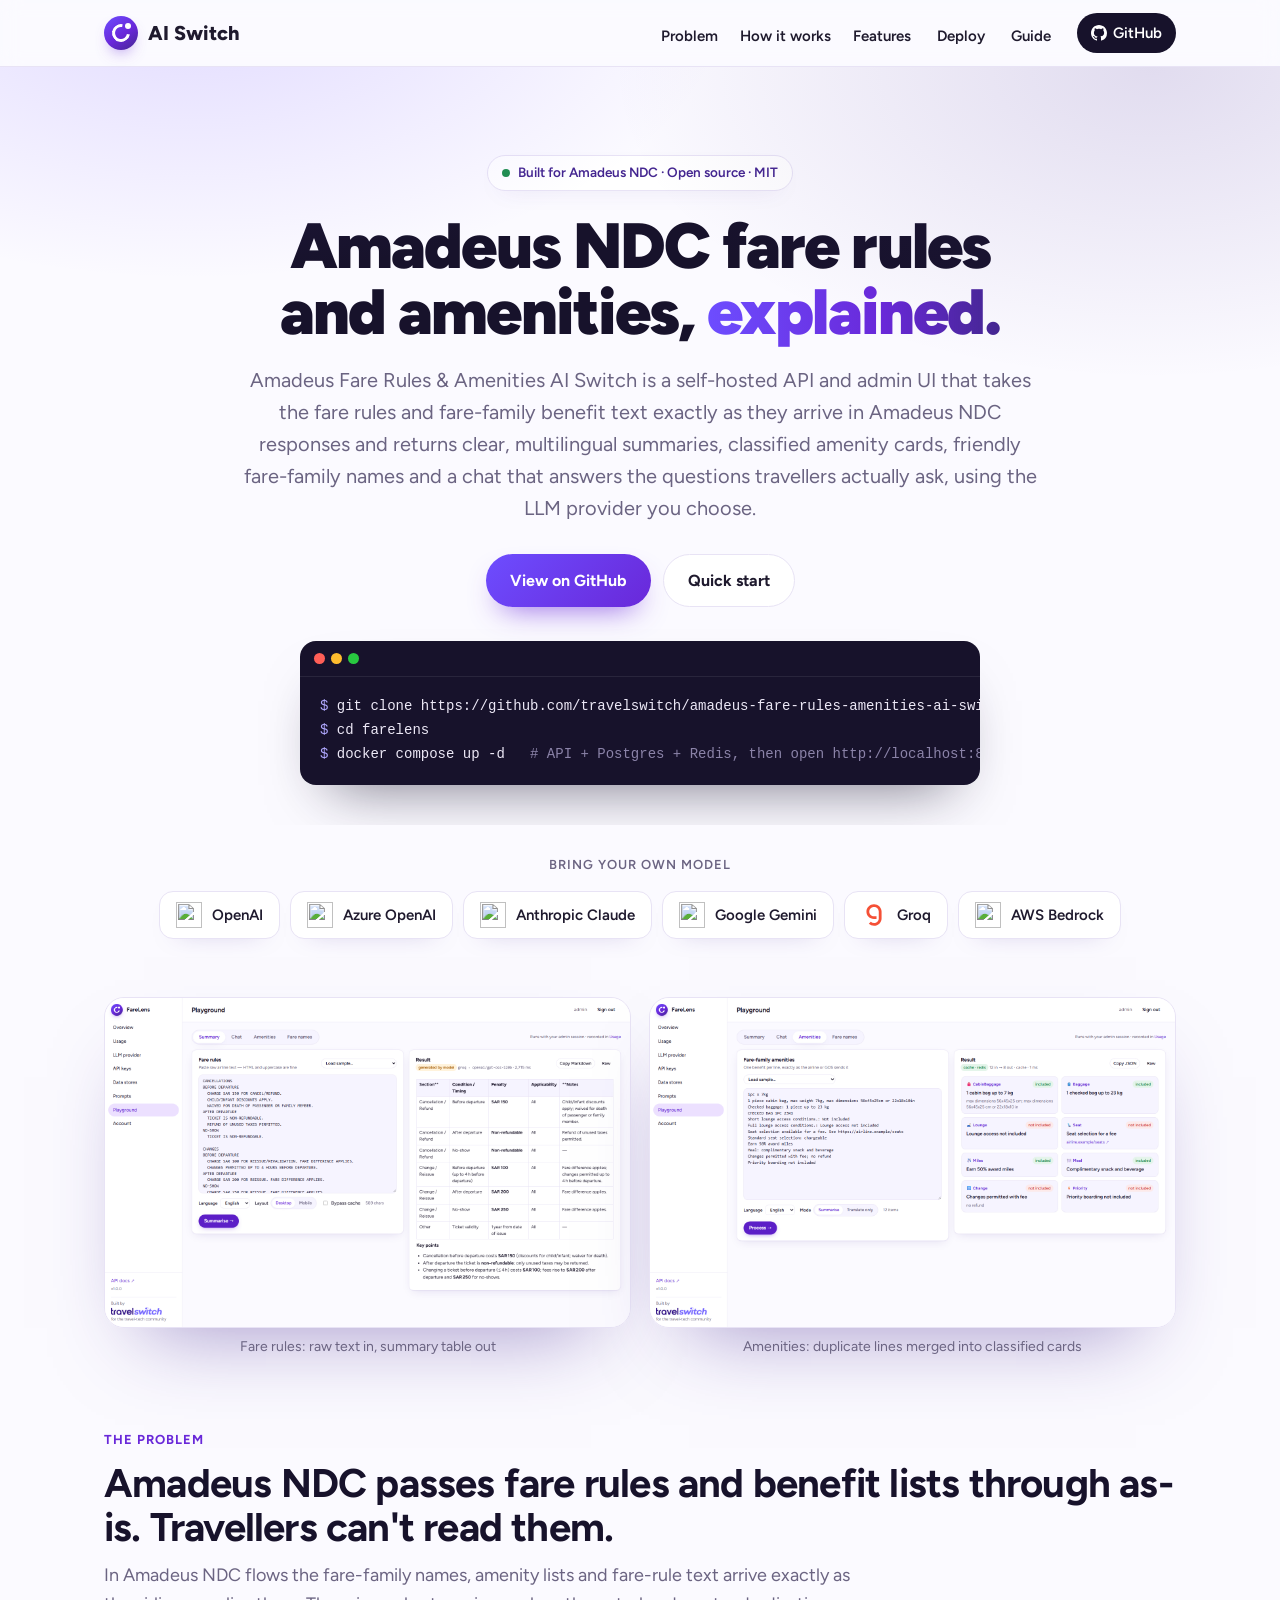
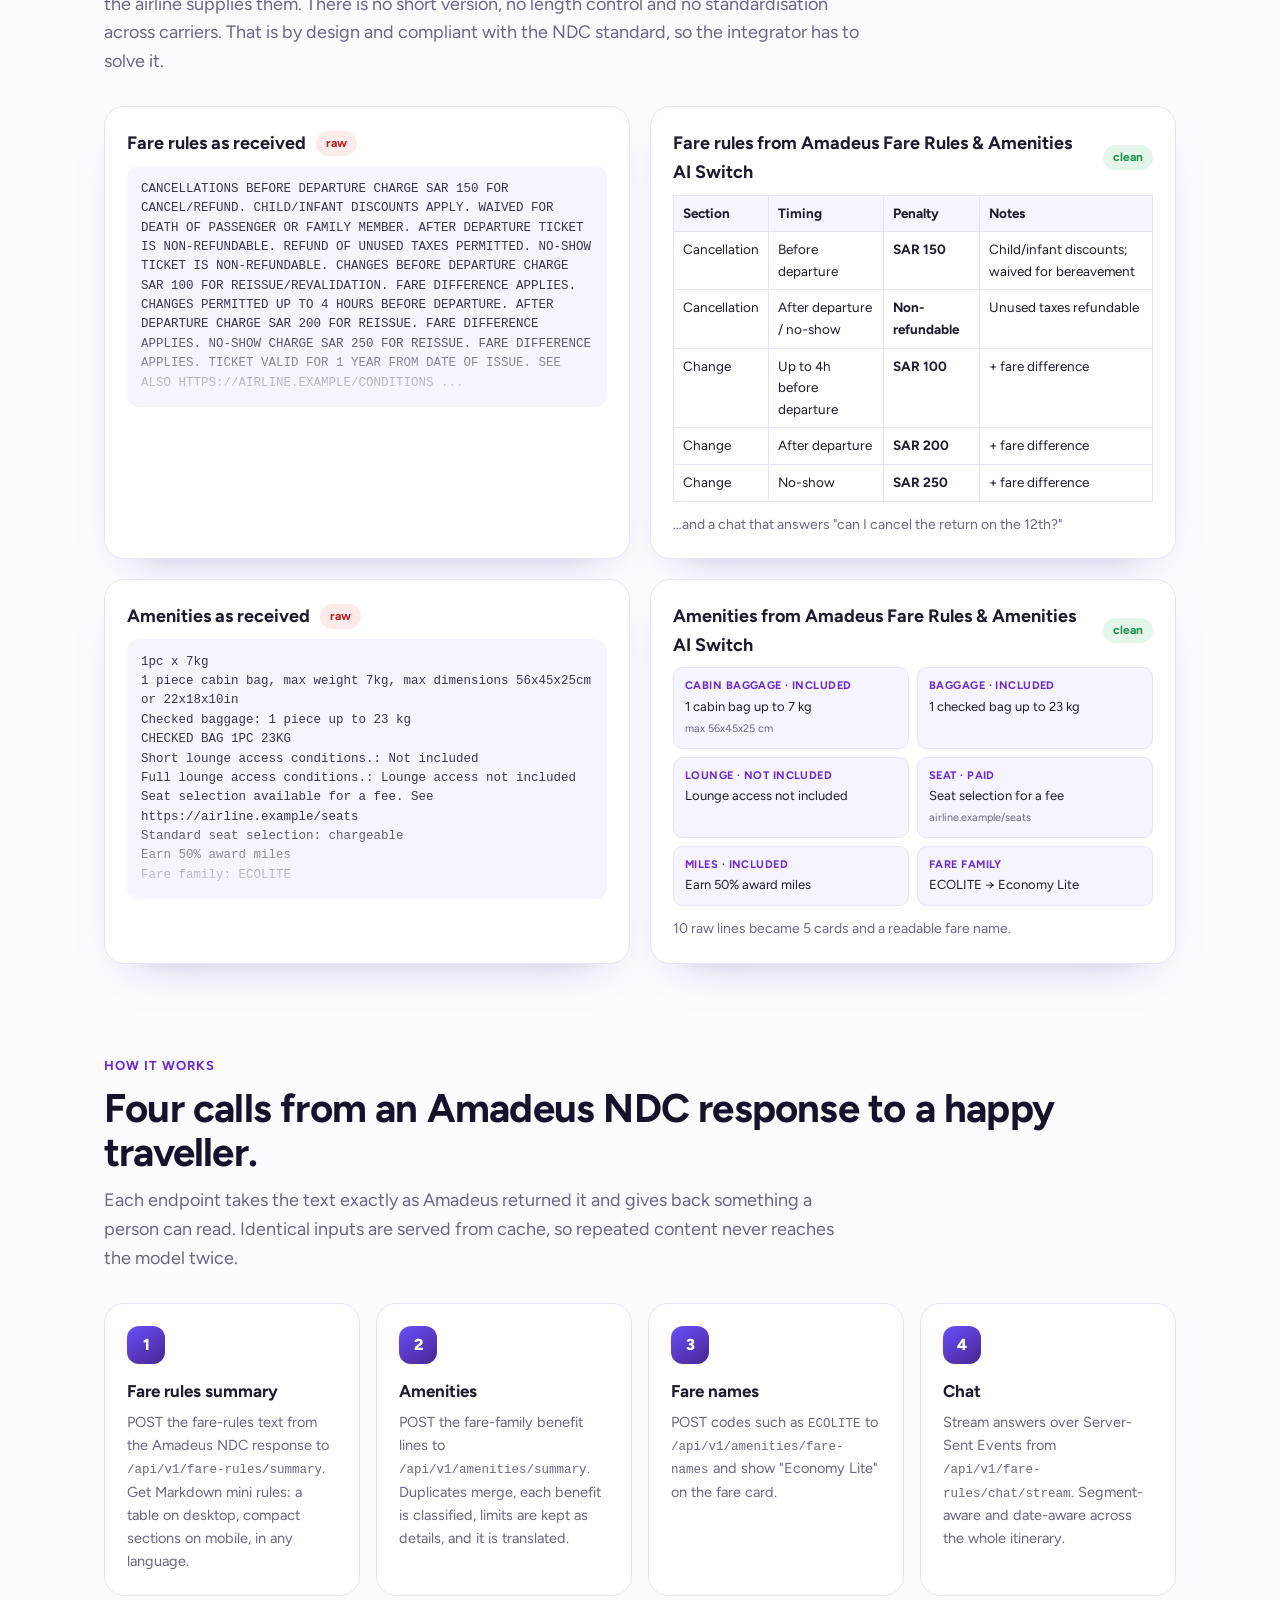
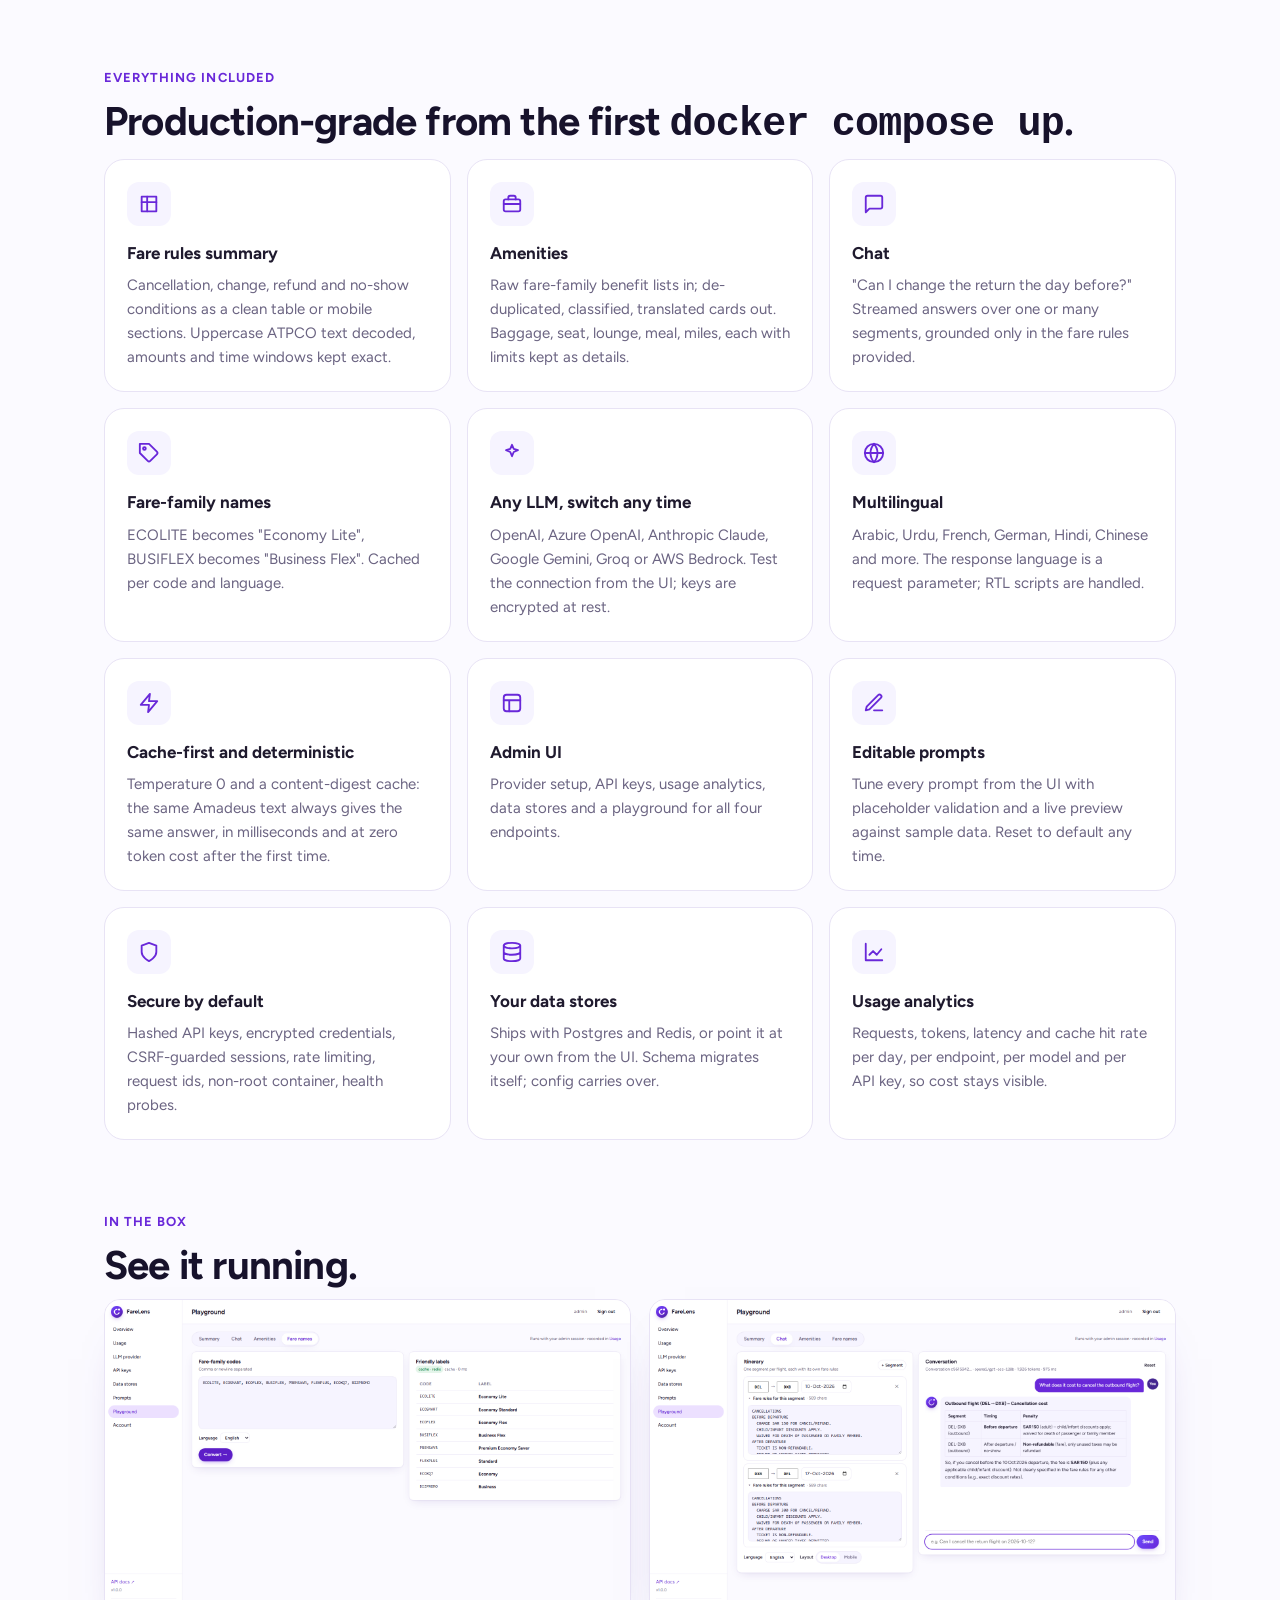
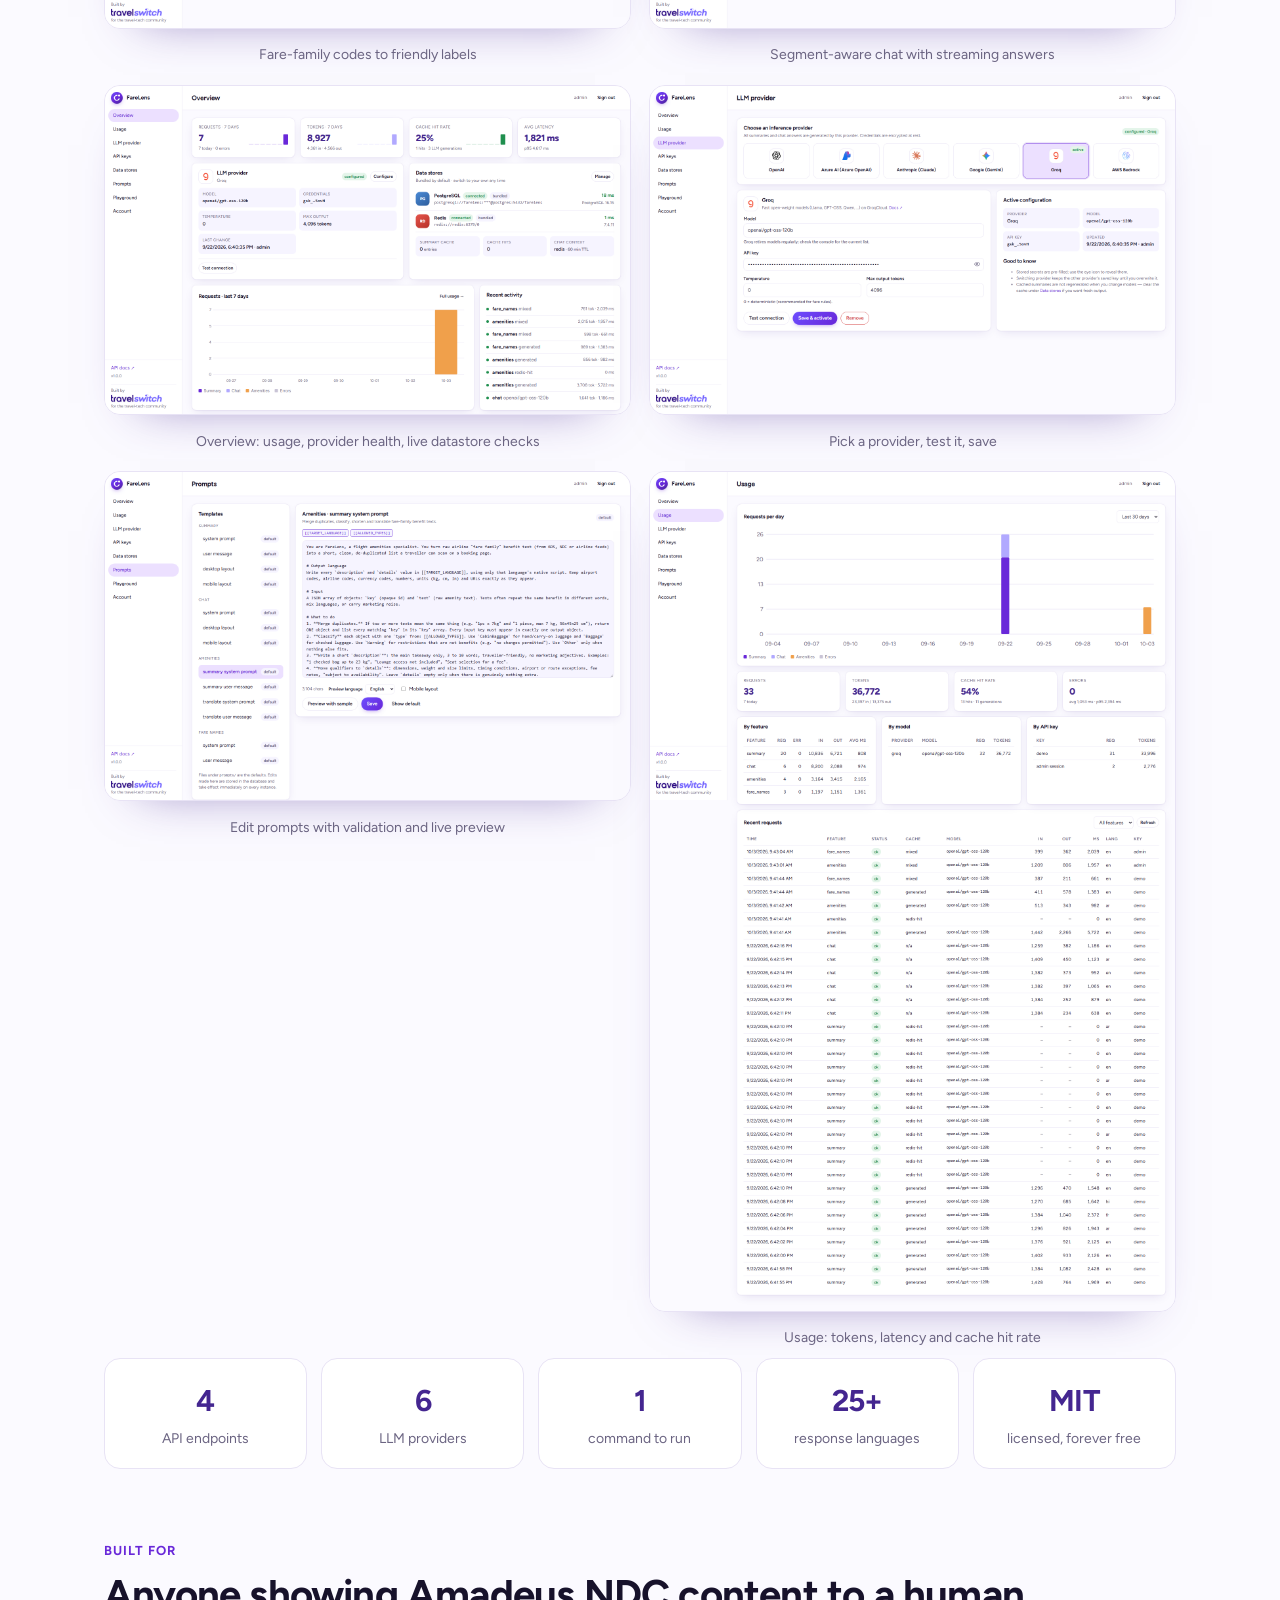
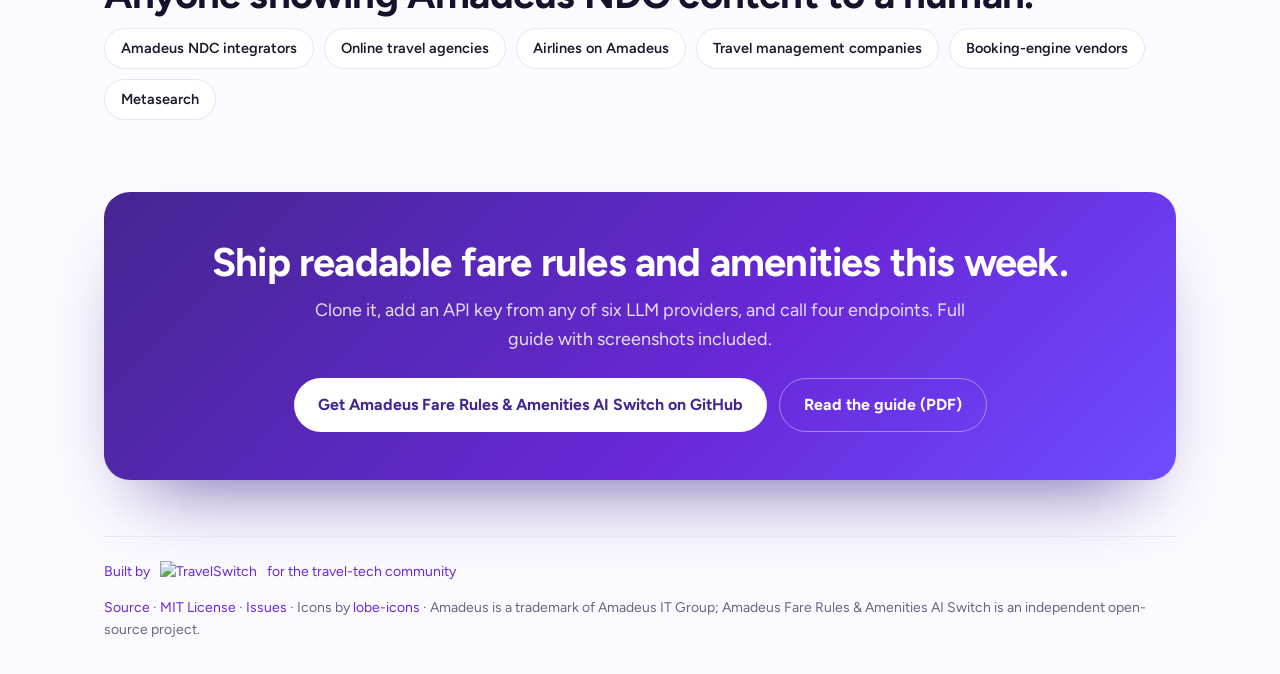
==== commit bb6459c2: "Rename product to Amadeus Fare Rules & Amenities AI Switch User-facing name, repository URL, website" ====
--- a/docs/index.html
+++ b/docs/index.html
@@ -3,25 +3,25 @@
 <head>
   <meta charset="utf-8" />
   <meta name="viewport" content="width=device-width, initial-scale=1" />
-  <title>FareLens – Amadeus NDC fare rules &amp; amenities, explained. Open-source summariser and chat API</title>
-  <meta name="description" content="FareLens is a free, open-source, self-hosted API and admin UI for Amadeus NDC integrators. It turns raw fare rules and fare-family amenity text from Amadeus NDC responses into traveller-friendly multilingual summaries, classified amenity lists, friendly fare-family names and a Q&amp;A chat, using your own LLM: OpenAI, Azure OpenAI, Anthropic Claude, Google Gemini, Groq or AWS Bedrock. One docker compose up." />
+  <title>Amadeus Fare Rules &amp; Amenities AI Switch – Amadeus NDC fare rules &amp; amenities, explained. Open-source summariser and chat API</title>
+  <meta name="description" content="Amadeus Fare Rules &amp; Amenities AI Switch is a free, open-source, self-hosted API and admin UI for Amadeus NDC integrators. It turns raw fare rules and fare-family amenity text from Amadeus NDC responses into traveller-friendly multilingual summaries, classified amenity lists, friendly fare-family names and a Q&amp;A chat, using your own LLM: OpenAI, Azure OpenAI, Anthropic Claude, Google Gemini, Groq or AWS Bedrock. One docker compose up." />
   <meta name="keywords" content="Amadeus NDC, Amadeus NDC fare rules, Amadeus NDC amenities, fare family description, fare rules API, fare rules summary, amenities parser, fare family name, fare rules chat, ATPCO, cancellation penalty, change fee, no-show, refund rules, OTA, travel tech, open source, self-hosted, LLM, FastAPI, OpenAI, Azure OpenAI, Anthropic Claude, Google Gemini, Groq, AWS Bedrock, docker compose, TravelSwitch" />
   <meta name="author" content="TravelSwitch" />
   <meta name="robots" content="index, follow, max-image-preview:large" />
-  <link rel="canonical" href="https://travelswitch.github.io/farelens/" />
+  <link rel="canonical" href="https://travelswitch.github.io/amadeus-fare-rules-amenities-ai-switch/" />
   <meta name="theme-color" content="#6928d9" />
   <meta property="og:type" content="website" />
-  <meta property="og:site_name" content="FareLens" />
-  <meta property="og:title" content="FareLens – Amadeus NDC fare rules and amenities, explained" />
+  <meta property="og:site_name" content="Amadeus Fare Rules &amp; Amenities AI Switch" />
+  <meta property="og:title" content="Amadeus Fare Rules &amp; Amenities AI Switch – Amadeus NDC fare rules and amenities, explained" />
   <meta property="og:description" content="Turn raw Amadeus NDC fare rules and fare-family amenities into clear, multilingual summaries, amenity cards, friendly fare names and Q&amp;A with your own LLM. Self-hosted, MIT licensed, one command to run." />
-  <meta property="og:url" content="https://travelswitch.github.io/farelens/" />
+  <meta property="og:url" content="https://travelswitch.github.io/amadeus-fare-rules-amenities-ai-switch/" />
   <meta property="og:image" content="https://raw.githubusercontent.com/travelswitch/farelens/main/docs/screenshots/05-playground-summary.png" />
   <meta property="og:image:width" content="1600" />
   <meta property="og:image:height" content="1000" />
-  <meta property="og:image:alt" content="FareLens playground showing a fare-rules summary table" />
+  <meta property="og:image:alt" content="Amadeus Fare Rules &amp; Amenities AI Switch playground showing a fare-rules summary table" />
   <meta property="og:locale" content="en_US" />
   <meta name="twitter:card" content="summary_large_image" />
-  <meta name="twitter:title" content="FareLens – Amadeus NDC fare rules and amenities, explained" />
+  <meta name="twitter:title" content="Amadeus Fare Rules &amp; Amenities AI Switch – Amadeus NDC fare rules and amenities, explained" />
   <meta name="twitter:description" content="Clear, multilingual fare-rule summaries, amenity cards, friendly fare names and Q&amp;A from raw Amadeus NDC text, using OpenAI, Claude, Gemini, Groq, Azure or Bedrock. Self-hosted, MIT." />
   <meta name="twitter:image" content="https://raw.githubusercontent.com/travelswitch/farelens/main/docs/screenshots/05-playground-summary.png" />
   <link rel="icon" href="data:image/svg+xml,%3Csvg xmlns='http://www.w3.org/2000/svg' viewBox='0 0 32 32'%3E%3Cdefs%3E%3ClinearGradient id='g' x1='0' y1='0' x2='1' y2='1'%3E%3Cstop offset='0' stop-color='%236d4dff'/%3E%3Cstop offset='1' stop-color='%23442690'/%3E%3C/linearGradient%3E%3C/defs%3E%3Ccircle cx='16' cy='16' r='15' fill='url(%23g)'/%3E%3Ccircle cx='16' cy='16' r='7' fill='none' stroke='%23fff' stroke-width='3' stroke-dasharray='33 11' transform='rotate(-35 16 16)'/%3E%3Ccircle cx='23' cy='9' r='2.5' fill='%23fff'/%3E%3C/svg%3E" />
@@ -29,7 +29,7 @@
   <link rel="preconnect" href="https://fonts.gstatic.com" crossorigin />
   <link rel="stylesheet" href="https://fonts.googleapis.com/css2?family=Figtree:wght@400;500;600;700;800;900&display=swap" />
   <script type="application/ld+json">
-  {"@context":"https://schema.org","@type":"SoftwareApplication","name":"FareLens","applicationCategory":"DeveloperApplication","applicationSubCategory":"Travel technology / Amadeus NDC fare rules and amenities API","operatingSystem":"Docker, Linux, Windows, macOS","softwareVersion":"1.0.0","license":"https://opensource.org/licenses/MIT","isAccessibleForFree":true,"offers":{"@type":"Offer","price":"0","priceCurrency":"USD"},"url":"https://travelswitch.github.io/farelens/","downloadUrl":"https://github.com/travelswitch/farelens","codeRepository":"https://github.com/travelswitch/farelens","programmingLanguage":"Python","description":"Open-source, self-hosted API and admin UI that turns raw Amadeus NDC fare rules and fare-family amenities into traveller-friendly multilingual summaries, classified amenity lists, friendly fare-family names and Q&A chat, using the operator's own LLM (OpenAI, Azure OpenAI, Anthropic Claude, Google Gemini, Groq, AWS Bedrock).","keywords":"Amadeus NDC, fare rules, amenities, fare family, fare rules API, LLM, travel tech, open source","author":{"@type":"Organization","name":"TravelSwitch","url":"https://travelswitch.com"},"publisher":{"@type":"Organization","name":"TravelSwitch","url":"https://travelswitch.com"},"screenshot":"https://raw.githubusercontent.com/travelswitch/farelens/main/docs/screenshots/05-playground-summary.png"}
+  {"@context":"https://schema.org","@type":"SoftwareApplication","name":"Amadeus Fare Rules & Amenities AI Switch","applicationCategory":"DeveloperApplication","applicationSubCategory":"Travel technology / Amadeus NDC fare rules and amenities API","operatingSystem":"Docker, Linux, Windows, macOS","softwareVersion":"1.0.0","license":"https://opensource.org/licenses/MIT","isAccessibleForFree":true,"offers":{"@type":"Offer","price":"0","priceCurrency":"USD"},"url":"https://travelswitch.github.io/amadeus-fare-rules-amenities-ai-switch/","downloadUrl":"https://github.com/travelswitch/amadeus-fare-rules-amenities-ai-switch","codeRepository":"https://github.com/travelswitch/amadeus-fare-rules-amenities-ai-switch","programmingLanguage":"Python","description":"Open-source, self-hosted API and admin UI that turns raw Amadeus NDC fare rules and fare-family amenities into traveller-friendly multilingual summaries, classified amenity lists, friendly fare-family names and Q&A chat, using the operator's own LLM (OpenAI, Azure OpenAI, Anthropic Claude, Google Gemini, Groq, AWS Bedrock).","keywords":"Amadeus NDC, fare rules, amenities, fare family, fare rules API, LLM, travel tech, open source","author":{"@type":"Organization","name":"TravelSwitch","url":"https://travelswitch.com"},"publisher":{"@type":"Organization","name":"TravelSwitch","url":"https://travelswitch.com"},"screenshot":"https://raw.githubusercontent.com/travelswitch/farelens/main/docs/screenshots/05-playground-summary.png"}
   </script>
   <style>
     :root{--bg:#fbfaff;--surface:#fff;--surface-2:#f6f4ff;--border:#e8e3f5;--text:#1f1a2e;--muted:#6b6482;--primary:#6928d9;--accent:#6d4dff;--secondary:#442690;--ink:#17122b;--radius:20px}
@@ -91,24 +91,24 @@
 </head>
 <body>
   <div class="nav"><div class="wrap">
-    <a class="brand" href="./"><span class="mark" aria-hidden="true"></span>FareLens</a>
+    <a class="brand" href="./" title="Amadeus Fare Rules &amp; Amenities AI Switch"><span class="mark" aria-hidden="true"></span>AI Switch</a>
     <div class="links">
       <a href="#problem">Problem</a><a href="#how">How it works</a><a href="#features">Features</a>
-      <a href="https://github.com/travelswitch/farelens/blob/main/docs/deployment.md">Deploy</a>
-      <a href="https://github.com/travelswitch/farelens/raw/main/docs/FareLens.pdf">Guide</a>
-      <a class="gh" href="https://github.com/travelswitch/farelens"><svg width="16" height="16" viewBox="0 0 16 16" fill="currentColor" aria-hidden="true"><path d="M8 0C3.58 0 0 3.58 0 8c0 3.54 2.29 6.53 5.47 7.59.4.07.55-.17.55-.38 0-.19-.01-.82-.01-1.49-2.01.37-2.53-.49-2.69-.94-.09-.23-.48-.94-.82-1.13-.28-.15-.68-.52-.01-.53.63-.01 1.08.58 1.23.82.72 1.21 1.87.87 2.33.66.07-.52.28-.87.51-1.07-1.78-.2-3.64-.89-3.64-3.95 0-.87.31-1.59.82-2.15-.08-.2-.36-1.02.08-2.12 0 0 .67-.21 2.2.82.64-.18 1.32-.27 2-.27.68 0 1.36.09 2 .27 1.53-1.04 2.2-.82 2.2-.82.44 1.1.16 1.92.08 2.12.51.56.82 1.27.82 2.15 0 3.07-1.87 3.75-3.65 3.95.29.25.54.73.54 1.48 0 1.07-.01 1.93-.01 2.2 0 .21.15.46.55.38A8.013 8.013 0 0016 8c0-4.42-3.58-8-8-8z"/></svg>GitHub</a>
+      <a href="https://github.com/travelswitch/amadeus-fare-rules-amenities-ai-switch/blob/main/docs/deployment.md">Deploy</a>
+      <a href="https://github.com/travelswitch/amadeus-fare-rules-amenities-ai-switch/raw/main/docs/Amadeus-Fare-Rules-Amenities-AI-Switch-Guide.pdf">Guide</a>
+      <a class="gh" href="https://github.com/travelswitch/amadeus-fare-rules-amenities-ai-switch"><svg width="16" height="16" viewBox="0 0 16 16" fill="currentColor" aria-hidden="true"><path d="M8 0C3.58 0 0 3.58 0 8c0 3.54 2.29 6.53 5.47 7.59.4.07.55-.17.55-.38 0-.19-.01-.82-.01-1.49-2.01.37-2.53-.49-2.69-.94-.09-.23-.48-.94-.82-1.13-.28-.15-.68-.52-.01-.53.63-.01 1.08.58 1.23.82.72 1.21 1.87.87 2.33.66.07-.52.28-.87.51-1.07-1.78-.2-3.64-.89-3.64-3.95 0-.87.31-1.59.82-2.15-.08-.2-.36-1.02.08-2.12 0 0 .67-.21 2.2.82.64-.18 1.32-.27 2-.27.68 0 1.36.09 2 .27 1.53-1.04 2.2-.82 2.2-.82.44 1.1.16 1.92.08 2.12.51.56.82 1.27.82 2.15 0 3.07-1.87 3.75-3.65 3.95.29.25.54.73.54 1.48 0 1.07-.01 1.93-.01 2.2 0 .21.15.46.55.38A8.013 8.013 0 0016 8c0-4.42-3.58-8-8-8z"/></svg>GitHub</a>
     </div>
   </div></div>
 
   <section class="hero"><div class="wrap">
     <span class="badge"><i></i>Built for Amadeus NDC · Open source · MIT</span>
     <h1>Amadeus NDC fare rules<br/>and amenities, <span>explained.</span></h1>
-    <p class="lead">FareLens is a self-hosted API and admin UI that takes the fare rules and fare-family benefit text exactly as they arrive in Amadeus NDC responses and returns clear, multilingual summaries, classified amenity cards, friendly fare-family names and a chat that answers the questions travellers actually ask, using the LLM provider you choose.</p>
+    <p class="lead">Amadeus Fare Rules &amp; Amenities AI Switch is a self-hosted API and admin UI that takes the fare rules and fare-family benefit text exactly as they arrive in Amadeus NDC responses and returns clear, multilingual summaries, classified amenity cards, friendly fare-family names and a chat that answers the questions travellers actually ask, using the LLM provider you choose.</p>
     <div class="cta">
-      <a class="btn btn-primary" href="https://github.com/travelswitch/farelens">View on GitHub</a>
-      <a class="btn btn-ghost" href="https://github.com/travelswitch/farelens#quick-start">Quick start</a>
-    </div>
-    <div class="term"><div class="term-bar"><i></i><i></i><i></i></div><pre><span class="p">$</span> git clone https://github.com/travelswitch/farelens.git
+      <a class="btn btn-primary" href="https://github.com/travelswitch/amadeus-fare-rules-amenities-ai-switch">View on GitHub</a>
+      <a class="btn btn-ghost" href="https://github.com/travelswitch/amadeus-fare-rules-amenities-ai-switch#quick-start">Quick start</a>
+    </div>
+    <div class="term"><div class="term-bar"><i></i><i></i><i></i></div><pre><span class="p">$</span> git clone https://github.com/travelswitch/amadeus-fare-rules-amenities-ai-switch.git
 <span class="p">$</span> cd farelens
 <span class="p">$</span> docker compose up -d   <span class="c"># API + Postgres + Redis, then open http://localhost:8000</span></pre></div>
   </div></section>
@@ -126,8 +126,8 @@
   </div></div>
 
   <div class="wrap showcase">
-    <figure><img src="screenshots/05-playground-summary.png" alt="FareLens: raw Amadeus NDC fare rules on the left, a clean summary table with cancellation, change and no-show penalties on the right" loading="eager" /><figcaption>Fare rules: raw text in, summary table out</figcaption></figure>
-    <figure><img src="screenshots/12-amenities.png" alt="FareLens: raw fare-family amenity lines turned into classified amenity cards" loading="eager" /><figcaption>Amenities: duplicate lines merged into classified cards</figcaption></figure>
+    <figure><img src="screenshots/05-playground-summary.png" alt="Amadeus Fare Rules &amp; Amenities AI Switch: raw Amadeus NDC fare rules on the left, a clean summary table with cancellation, change and no-show penalties on the right" loading="eager" /><figcaption>Fare rules: raw text in, summary table out</figcaption></figure>
+    <figure><img src="screenshots/12-amenities.png" alt="Amadeus Fare Rules &amp; Amenities AI Switch: raw fare-family amenity lines turned into classified amenity cards" loading="eager" /><figcaption>Amenities: duplicate lines merged into classified cards</figcaption></figure>
   </div>
 
   <section id="problem"><div class="wrap">
@@ -137,7 +137,7 @@
     <div class="split">
       <div class="panel"><h3>Fare rules as received <span class="tag tag-bad">raw</span></h3>
         <div class="raw">CANCELLATIONS BEFORE DEPARTURE CHARGE SAR 150 FOR CANCEL/REFUND. CHILD/INFANT DISCOUNTS APPLY. WAIVED FOR DEATH OF PASSENGER OR FAMILY MEMBER. AFTER DEPARTURE TICKET IS NON-REFUNDABLE. REFUND OF UNUSED TAXES PERMITTED. NO-SHOW TICKET IS NON-REFUNDABLE. CHANGES BEFORE DEPARTURE CHARGE SAR 100 FOR REISSUE/REVALIDATION. FARE DIFFERENCE APPLIES. CHANGES PERMITTED UP TO 4 HOURS BEFORE DEPARTURE. AFTER DEPARTURE CHARGE SAR 200 FOR REISSUE. FARE DIFFERENCE APPLIES. NO-SHOW CHARGE SAR 250 FOR REISSUE. FARE DIFFERENCE APPLIES. TICKET VALID FOR 1 YEAR FROM DATE OF ISSUE. SEE ALSO HTTPS://AIRLINE.EXAMPLE/CONDITIONS ...</div></div>
-      <div class="panel"><h3>Fare rules from FareLens <span class="tag tag-good">clean</span></h3>
+      <div class="panel"><h3>Fare rules from Amadeus Fare Rules &amp; Amenities AI Switch <span class="tag tag-good">clean</span></h3>
         <table class="mini"><thead><tr><th>Section</th><th>Timing</th><th>Penalty</th><th>Notes</th></tr></thead><tbody>
           <tr><td>Cancellation</td><td>Before departure</td><td><b>SAR 150</b></td><td>Child/infant discounts; waived for bereavement</td></tr>
           <tr><td>Cancellation</td><td>After departure / no-show</td><td><b>Non-refundable</b></td><td>Unused taxes refundable</td></tr>
@@ -159,7 +159,7 @@
 Standard seat selection: chargeable
 Earn 50% award miles
 Fare family: ECOLITE</div></div>
-      <div class="panel"><h3>Amenities from FareLens <span class="tag tag-good">clean</span></h3>
+      <div class="panel"><h3>Amenities from Amadeus Fare Rules &amp; Amenities AI Switch <span class="tag tag-good">clean</span></h3>
         <div class="cards">
           <div class="acard"><b>Cabin baggage · included</b>1 cabin bag up to 7 kg<br/><small>max 56x45x25 cm</small></div>
           <div class="acard"><b>Baggage · included</b>1 checked bag up to 23 kg</div>
@@ -207,12 +207,12 @@
     <p class="eyebrow">In the box</p>
     <h2>See it running.</h2>
     <div class="gallery">
-      <figure><img src="screenshots/13-fare-names.png" alt="FareLens fare-family codes converted to friendly labels" loading="lazy" /><figcaption>Fare-family codes to friendly labels</figcaption></figure>
-      <figure><img src="screenshots/06-playground-chat.png" alt="FareLens chat over a two-segment itinerary" loading="lazy" /><figcaption>Segment-aware chat with streaming answers</figcaption></figure>
-      <figure><img src="screenshots/02-overview.png" alt="FareLens overview dashboard" loading="lazy" /><figcaption>Overview: usage, provider health, live datastore checks</figcaption></figure>
-      <figure><img src="screenshots/03-llm-provider.png" alt="FareLens LLM provider picker" loading="lazy" /><figcaption>Pick a provider, test it, save</figcaption></figure>
-      <figure><img src="screenshots/09-prompts.png" alt="FareLens prompt editor" loading="lazy" /><figcaption>Edit prompts with validation and live preview</figcaption></figure>
-      <figure><img src="screenshots/07-usage.png" alt="FareLens usage analytics" loading="lazy" /><figcaption>Usage: tokens, latency and cache hit rate</figcaption></figure>
+      <figure><img src="screenshots/13-fare-names.png" alt="Amadeus Fare Rules &amp; Amenities AI Switch fare-family codes converted to friendly labels" loading="lazy" /><figcaption>Fare-family codes to friendly labels</figcaption></figure>
+      <figure><img src="screenshots/06-playground-chat.png" alt="Amadeus Fare Rules &amp; Amenities AI Switch chat over a two-segment itinerary" loading="lazy" /><figcaption>Segment-aware chat with streaming answers</figcaption></figure>
+      <figure><img src="screenshots/02-overview.png" alt="Amadeus Fare Rules &amp; Amenities AI Switch overview dashboard" loading="lazy" /><figcaption>Overview: usage, provider health, live datastore checks</figcaption></figure>
+      <figure><img src="screenshots/03-llm-provider.png" alt="Amadeus Fare Rules &amp; Amenities AI Switch LLM provider picker" loading="lazy" /><figcaption>Pick a provider, test it, save</figcaption></figure>
+      <figure><img src="screenshots/09-prompts.png" alt="Amadeus Fare Rules &amp; Amenities AI Switch prompt editor" loading="lazy" /><figcaption>Edit prompts with validation and live preview</figcaption></figure>
+      <figure><img src="screenshots/07-usage.png" alt="Amadeus Fare Rules &amp; Amenities AI Switch usage analytics" loading="lazy" /><figcaption>Usage: tokens, latency and cache hit rate</figcaption></figure>
     </div>
     <div class="stats">
       <div class="stat"><b>4</b><span>API endpoints</span></div>
@@ -230,11 +230,11 @@
     <div class="banner">
       <h2>Ship readable fare rules and amenities this week.</h2>
       <p>Clone it, add an API key from any of six LLM providers, and call four endpoints. Full guide with screenshots included.</p>
-      <div class="cta"><a class="btn btn-primary" href="https://github.com/travelswitch/farelens">Get FareLens on GitHub</a><a class="btn btn-ghost" href="https://github.com/travelswitch/farelens/raw/main/docs/FareLens.pdf">Read the guide (PDF)</a></div>
+      <div class="cta"><a class="btn btn-primary" href="https://github.com/travelswitch/amadeus-fare-rules-amenities-ai-switch">Get Amadeus Fare Rules &amp; Amenities AI Switch on GitHub</a><a class="btn btn-ghost" href="https://github.com/travelswitch/amadeus-fare-rules-amenities-ai-switch/raw/main/docs/Amadeus-Fare-Rules-Amenities-AI-Switch-Guide.pdf">Read the guide (PDF)</a></div>
     </div>
     <footer>
       <a class="by" href="https://travelswitch.com" target="_blank" rel="noopener"><span>Built by</span><img src="assets/travelswitch-logo.png" alt="TravelSwitch" /><span>for the travel-tech community</span></a>
-      <span><a href="https://github.com/travelswitch/farelens">Source</a> · <a href="https://github.com/travelswitch/farelens/blob/main/LICENSE">MIT License</a> · <a href="https://github.com/travelswitch/farelens/issues">Issues</a> · Icons by <a href="https://github.com/lobehub/lobe-icons">lobe-icons</a> · Amadeus is a trademark of Amadeus IT Group; FareLens is an independent open-source project.</span>
+      <span><a href="https://github.com/travelswitch/amadeus-fare-rules-amenities-ai-switch">Source</a> · <a href="https://github.com/travelswitch/amadeus-fare-rules-amenities-ai-switch/blob/main/LICENSE">MIT License</a> · <a href="https://github.com/travelswitch/amadeus-fare-rules-amenities-ai-switch/issues">Issues</a> · Icons by <a href="https://github.com/lobehub/lobe-icons">lobe-icons</a> · Amadeus is a trademark of Amadeus IT Group; Amadeus Fare Rules &amp; Amenities AI Switch is an independent open-source project.</span>
     </footer>
   </div></section>
 </body>
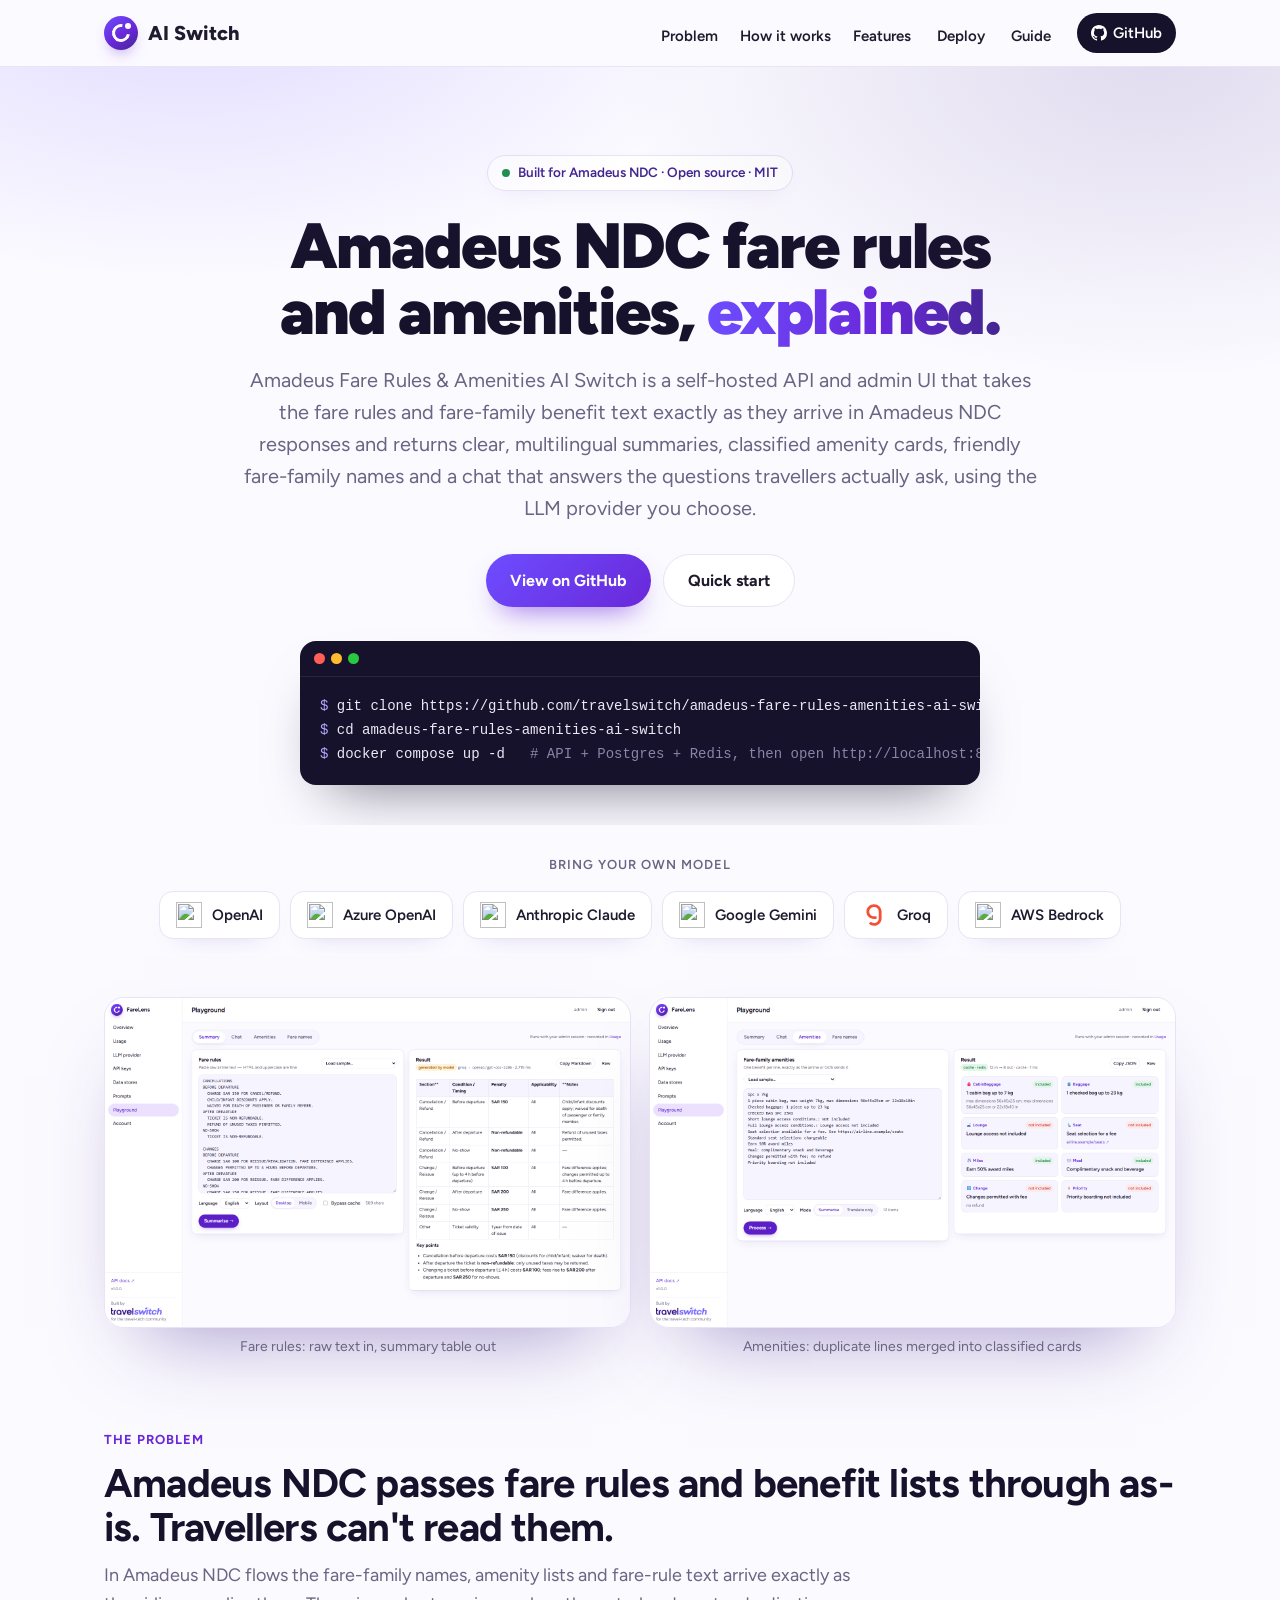
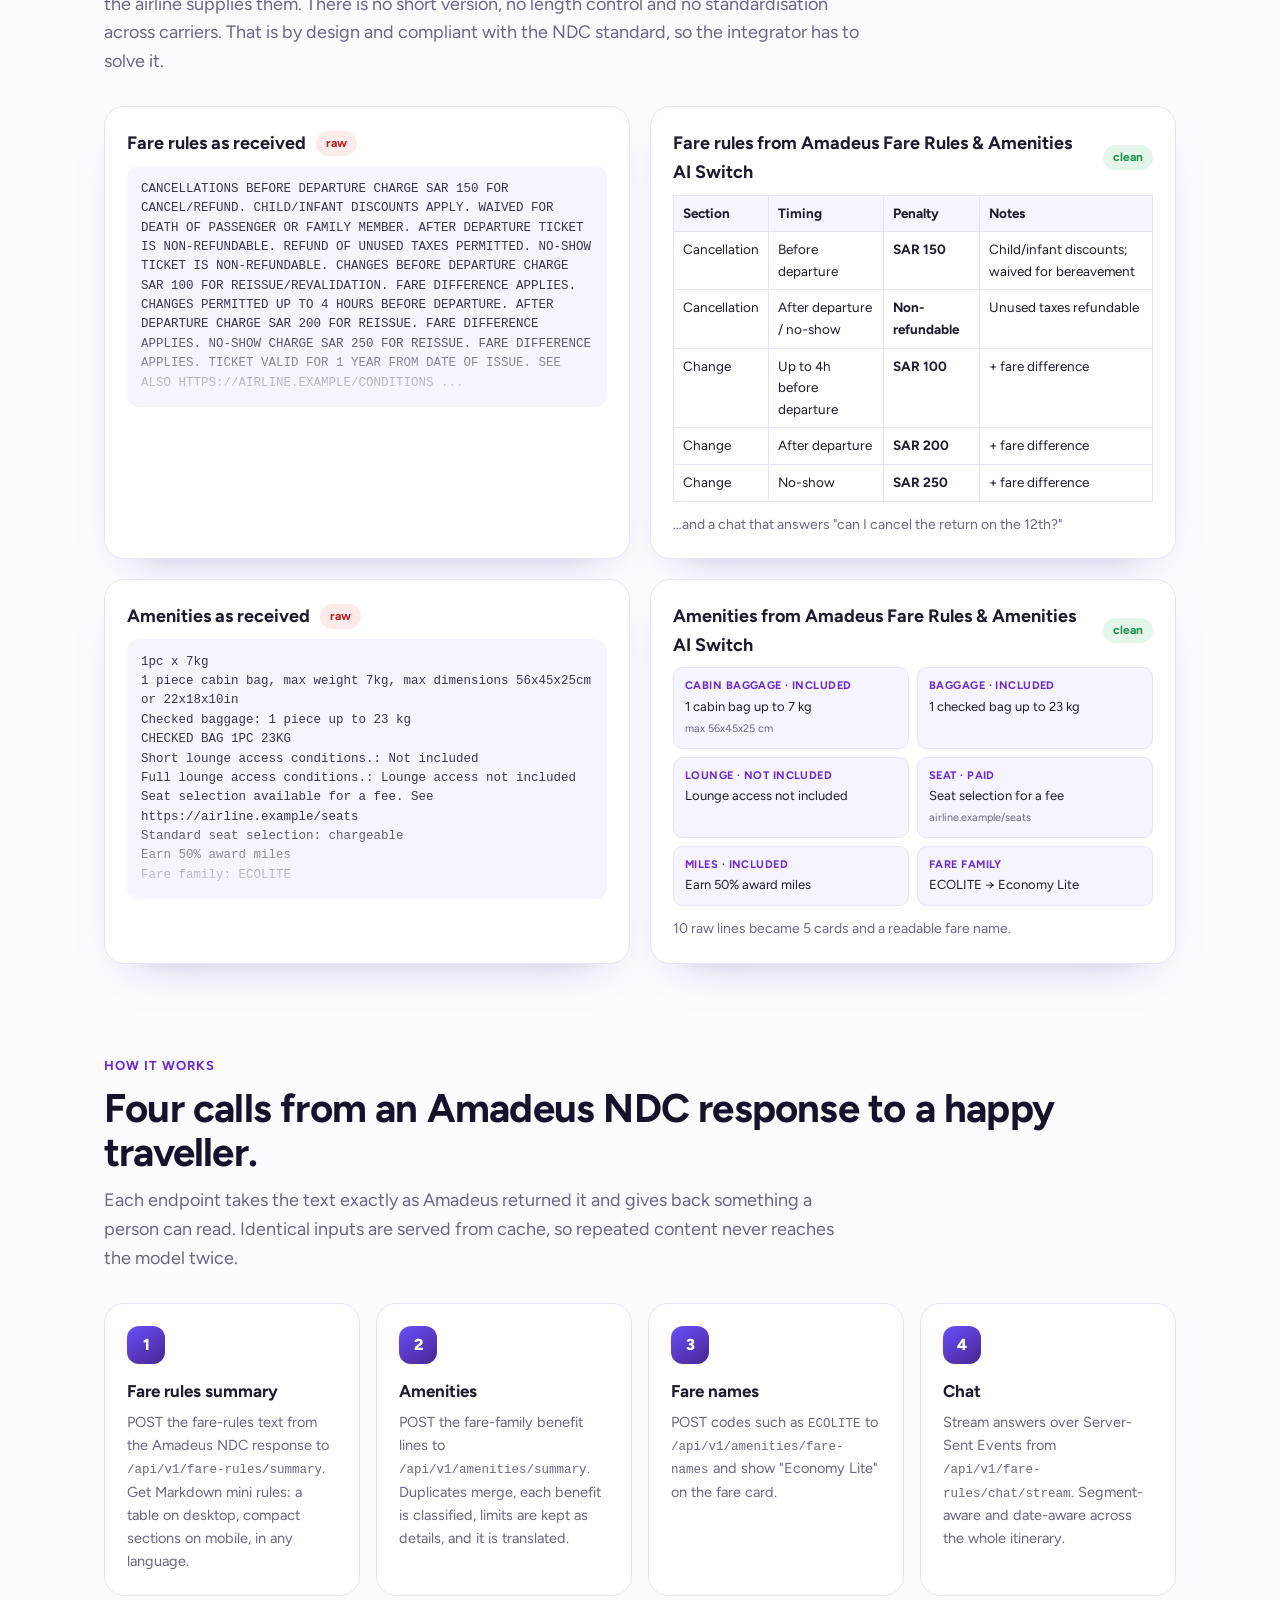
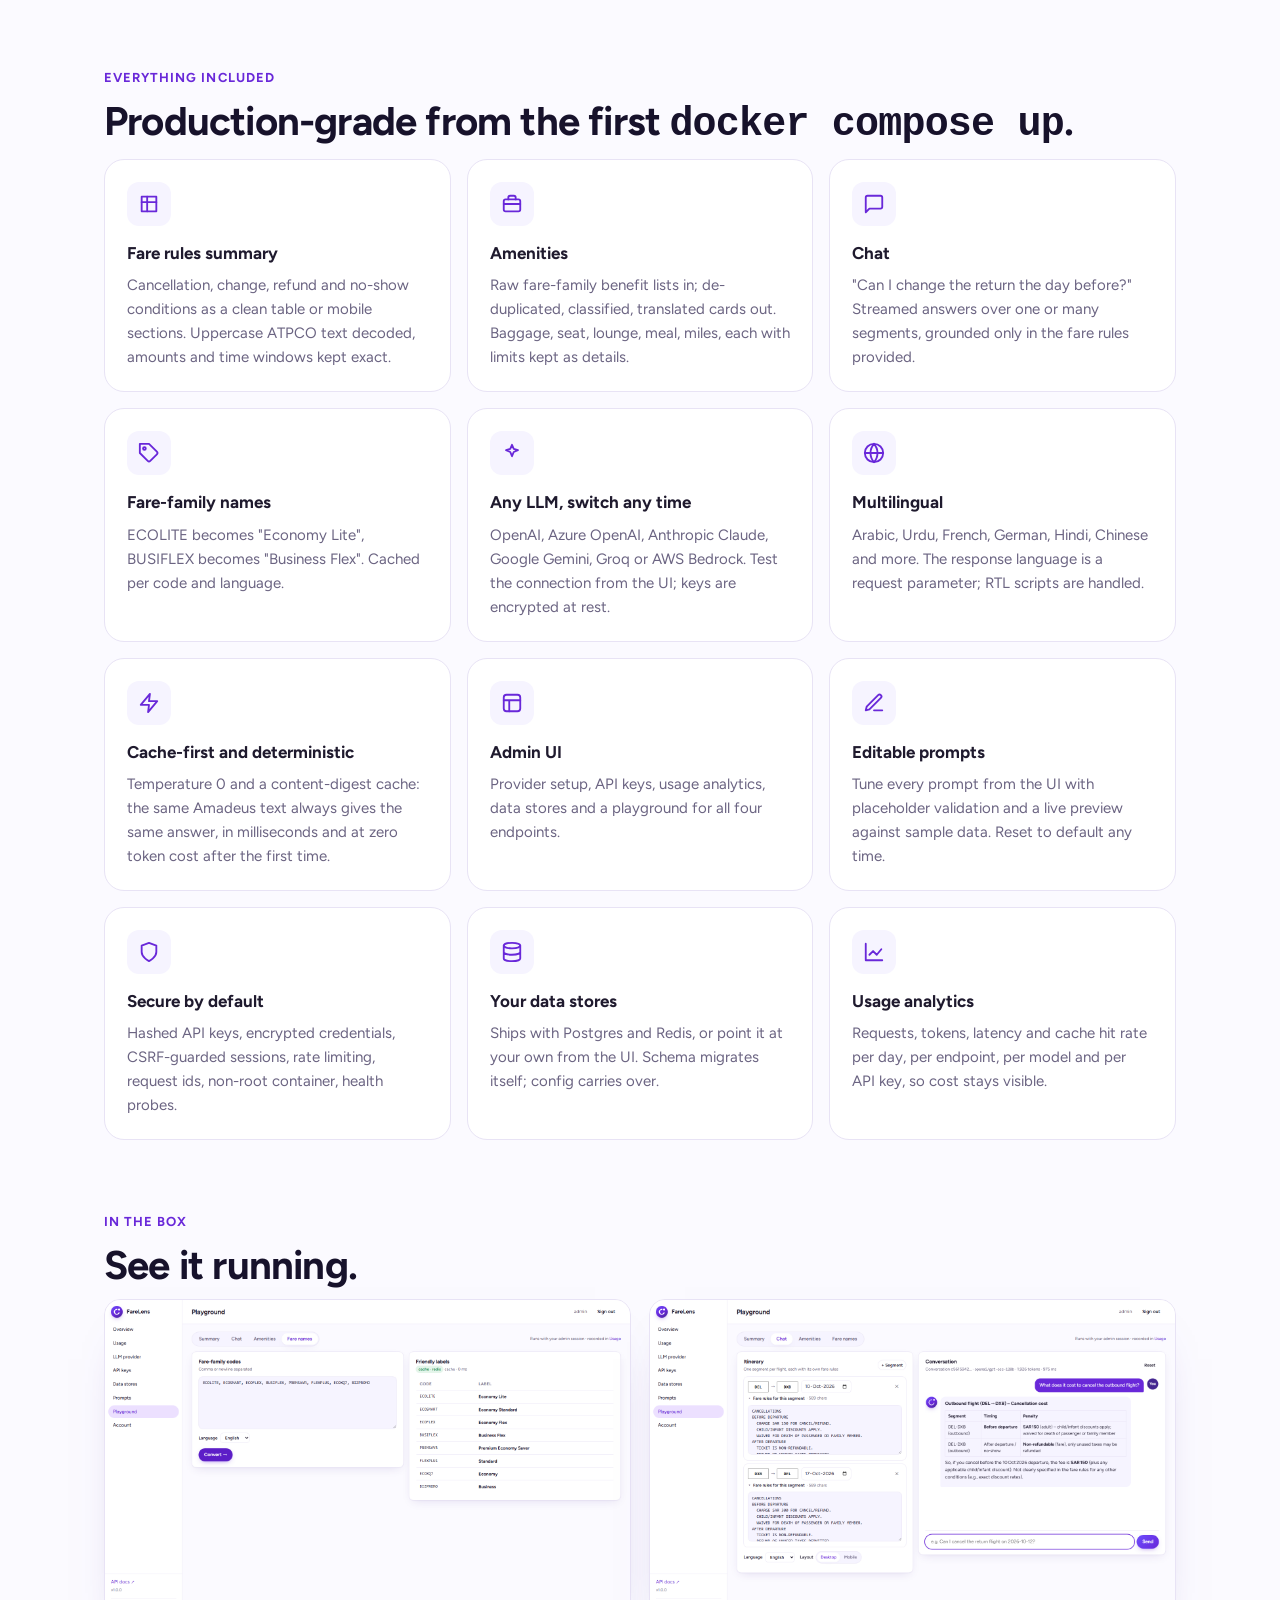
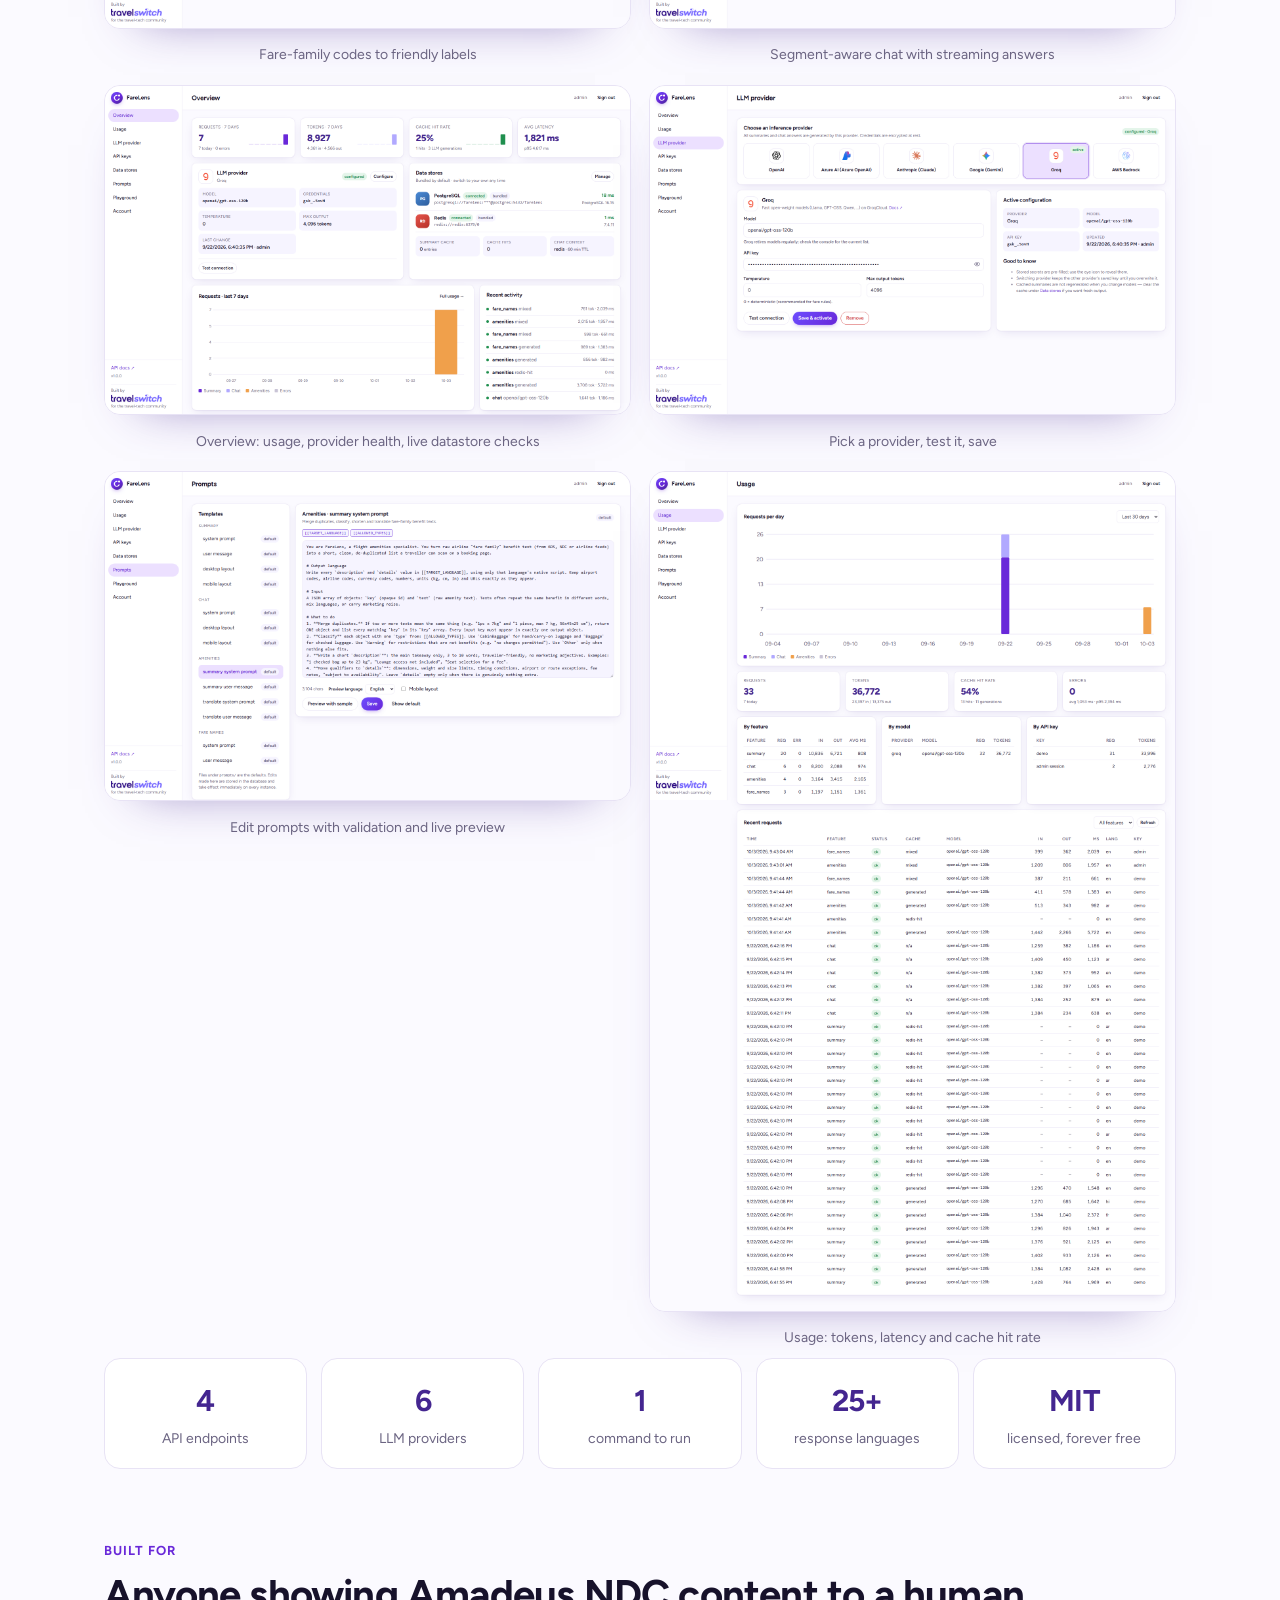
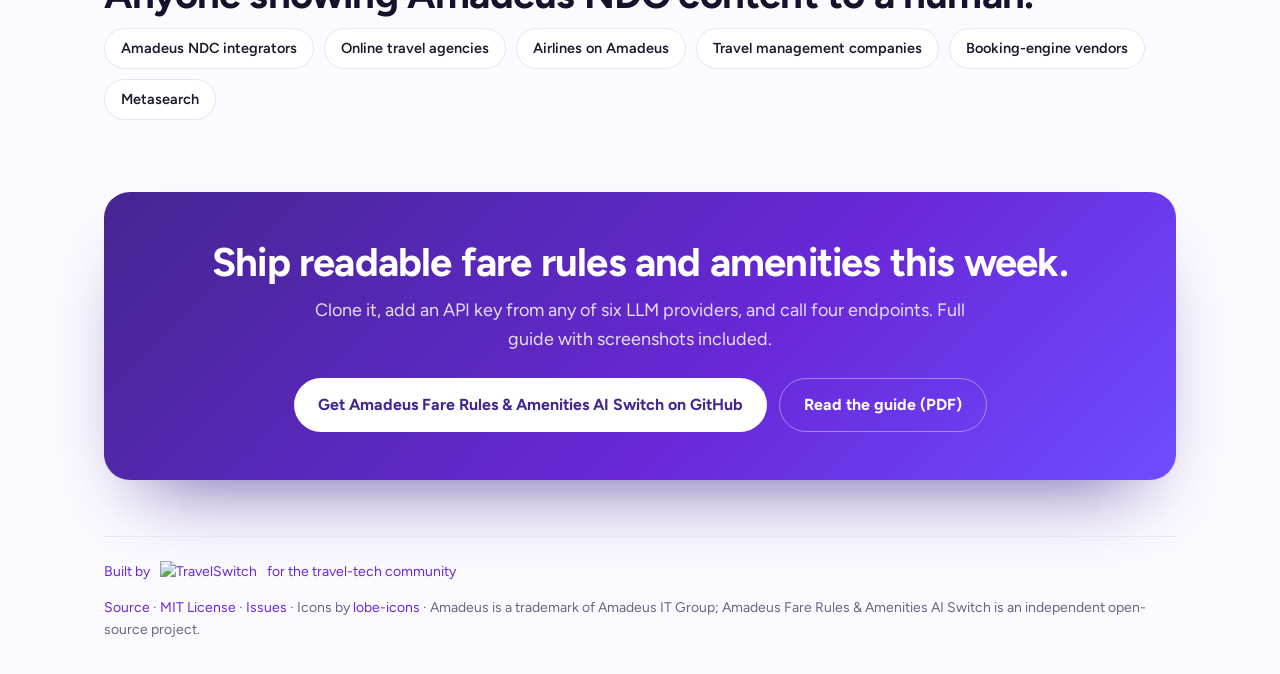
==== commit 451ea63d: "docs: finish rename in clone commands and package metadata" ====
--- a/docs/index.html
+++ b/docs/index.html
@@ -109,7 +109,7 @@
       <a class="btn btn-ghost" href="https://github.com/travelswitch/amadeus-fare-rules-amenities-ai-switch#quick-start">Quick start</a>
     </div>
     <div class="term"><div class="term-bar"><i></i><i></i><i></i></div><pre><span class="p">$</span> git clone https://github.com/travelswitch/amadeus-fare-rules-amenities-ai-switch.git
-<span class="p">$</span> cd farelens
+<span class="p">$</span> cd amadeus-fare-rules-amenities-ai-switch
 <span class="p">$</span> docker compose up -d   <span class="c"># API + Postgres + Redis, then open http://localhost:8000</span></pre></div>
   </div></section>
 
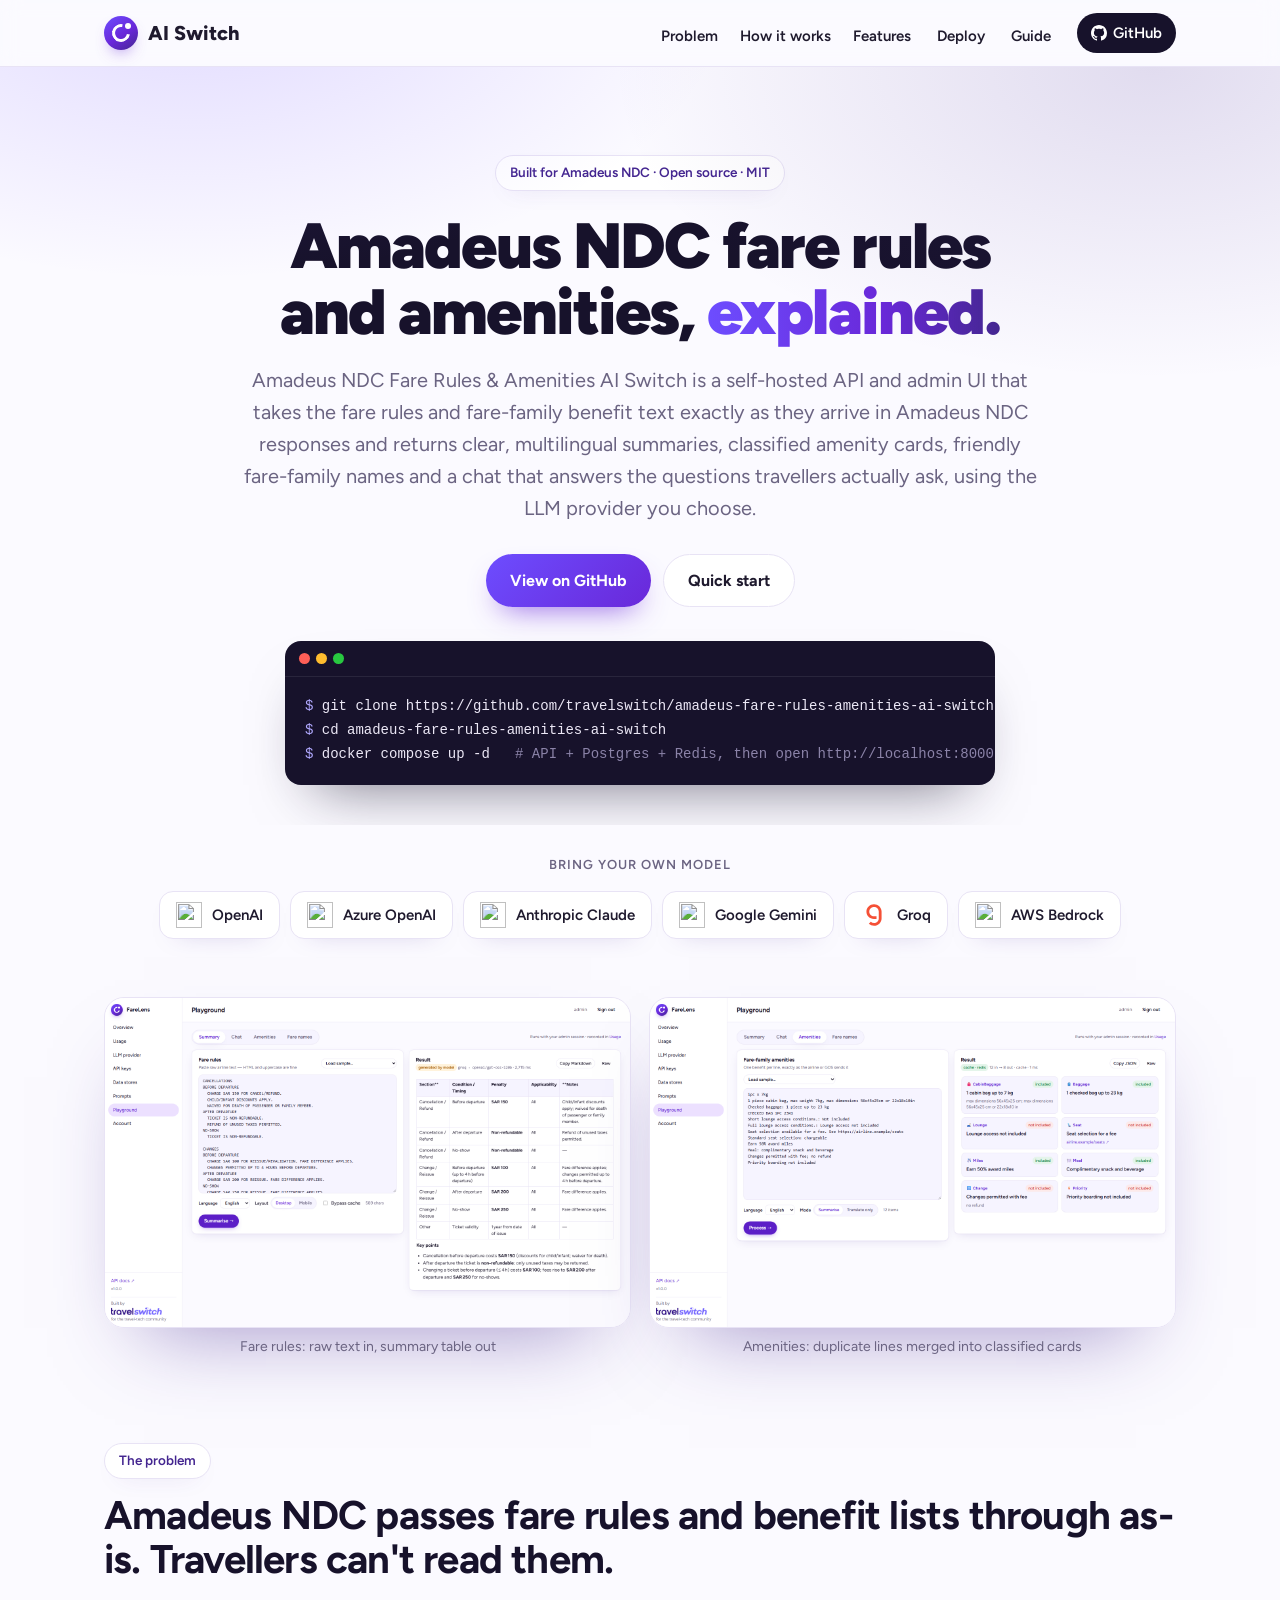
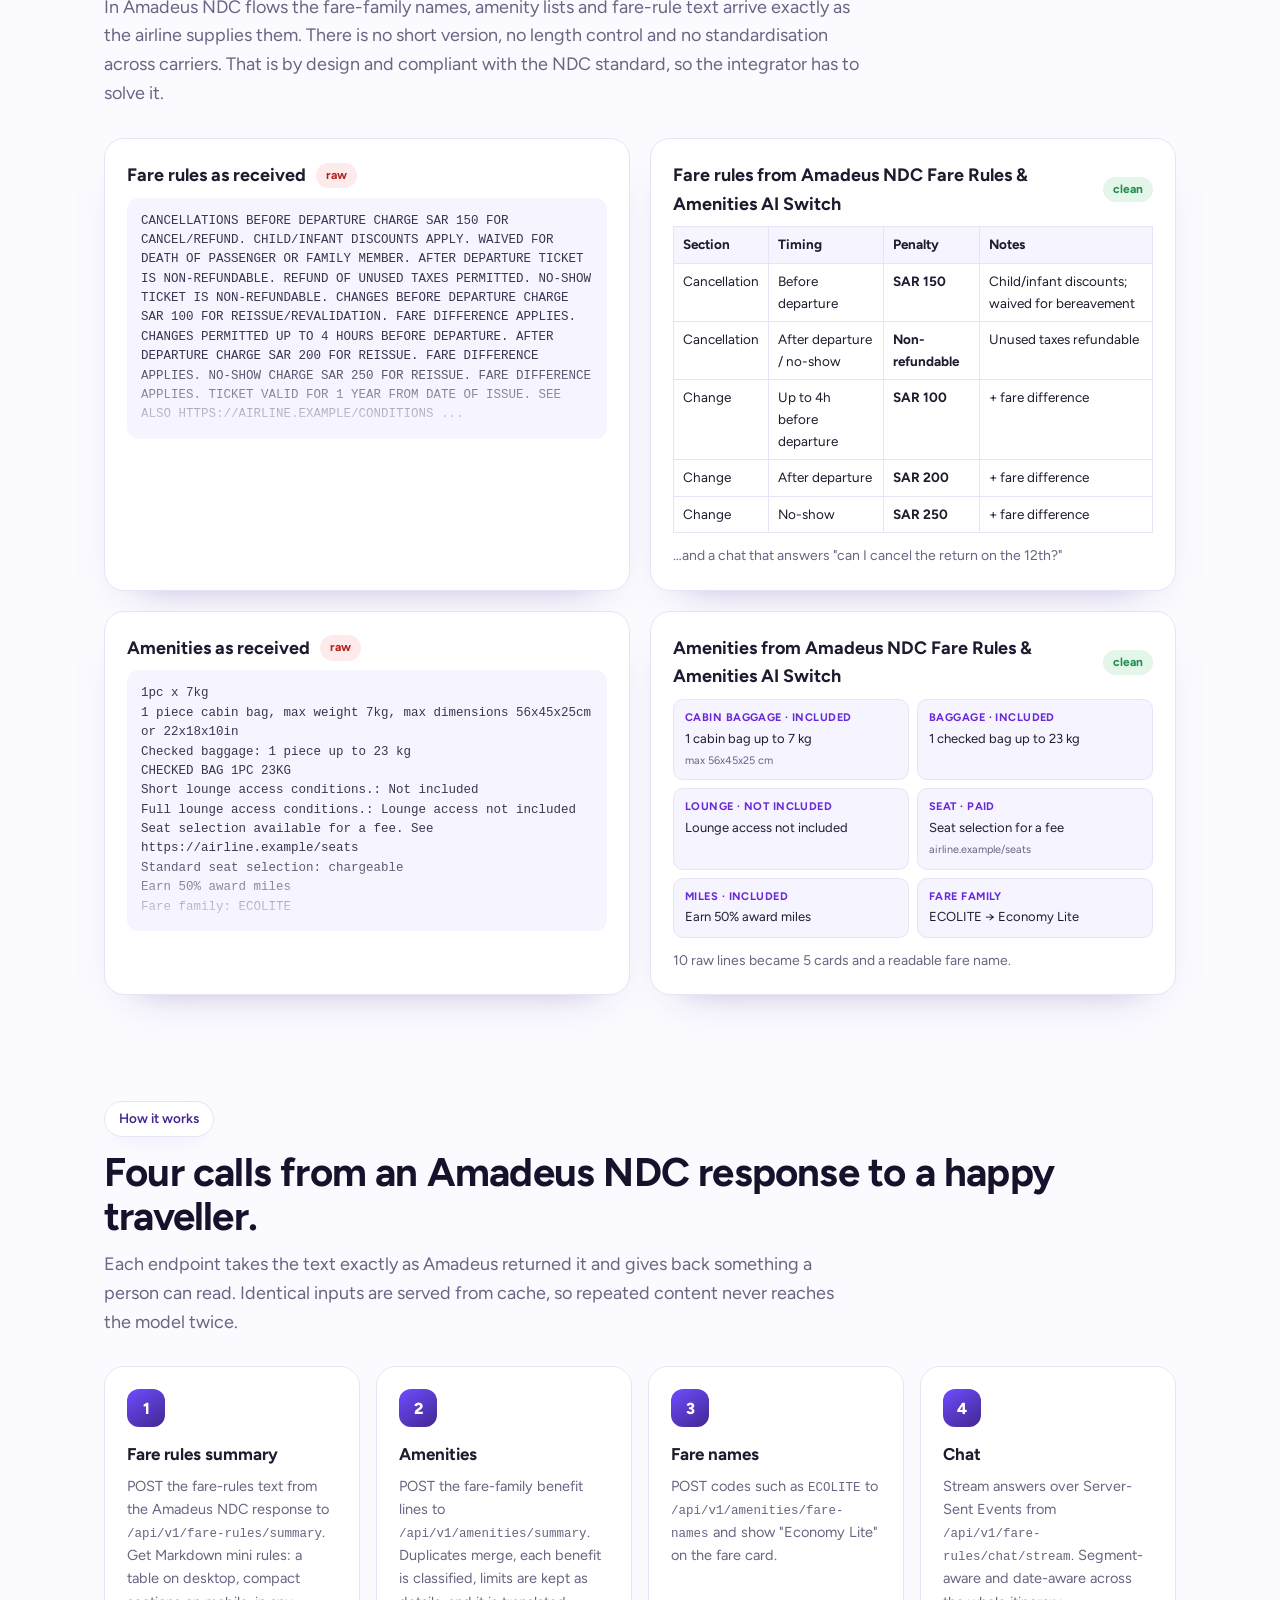
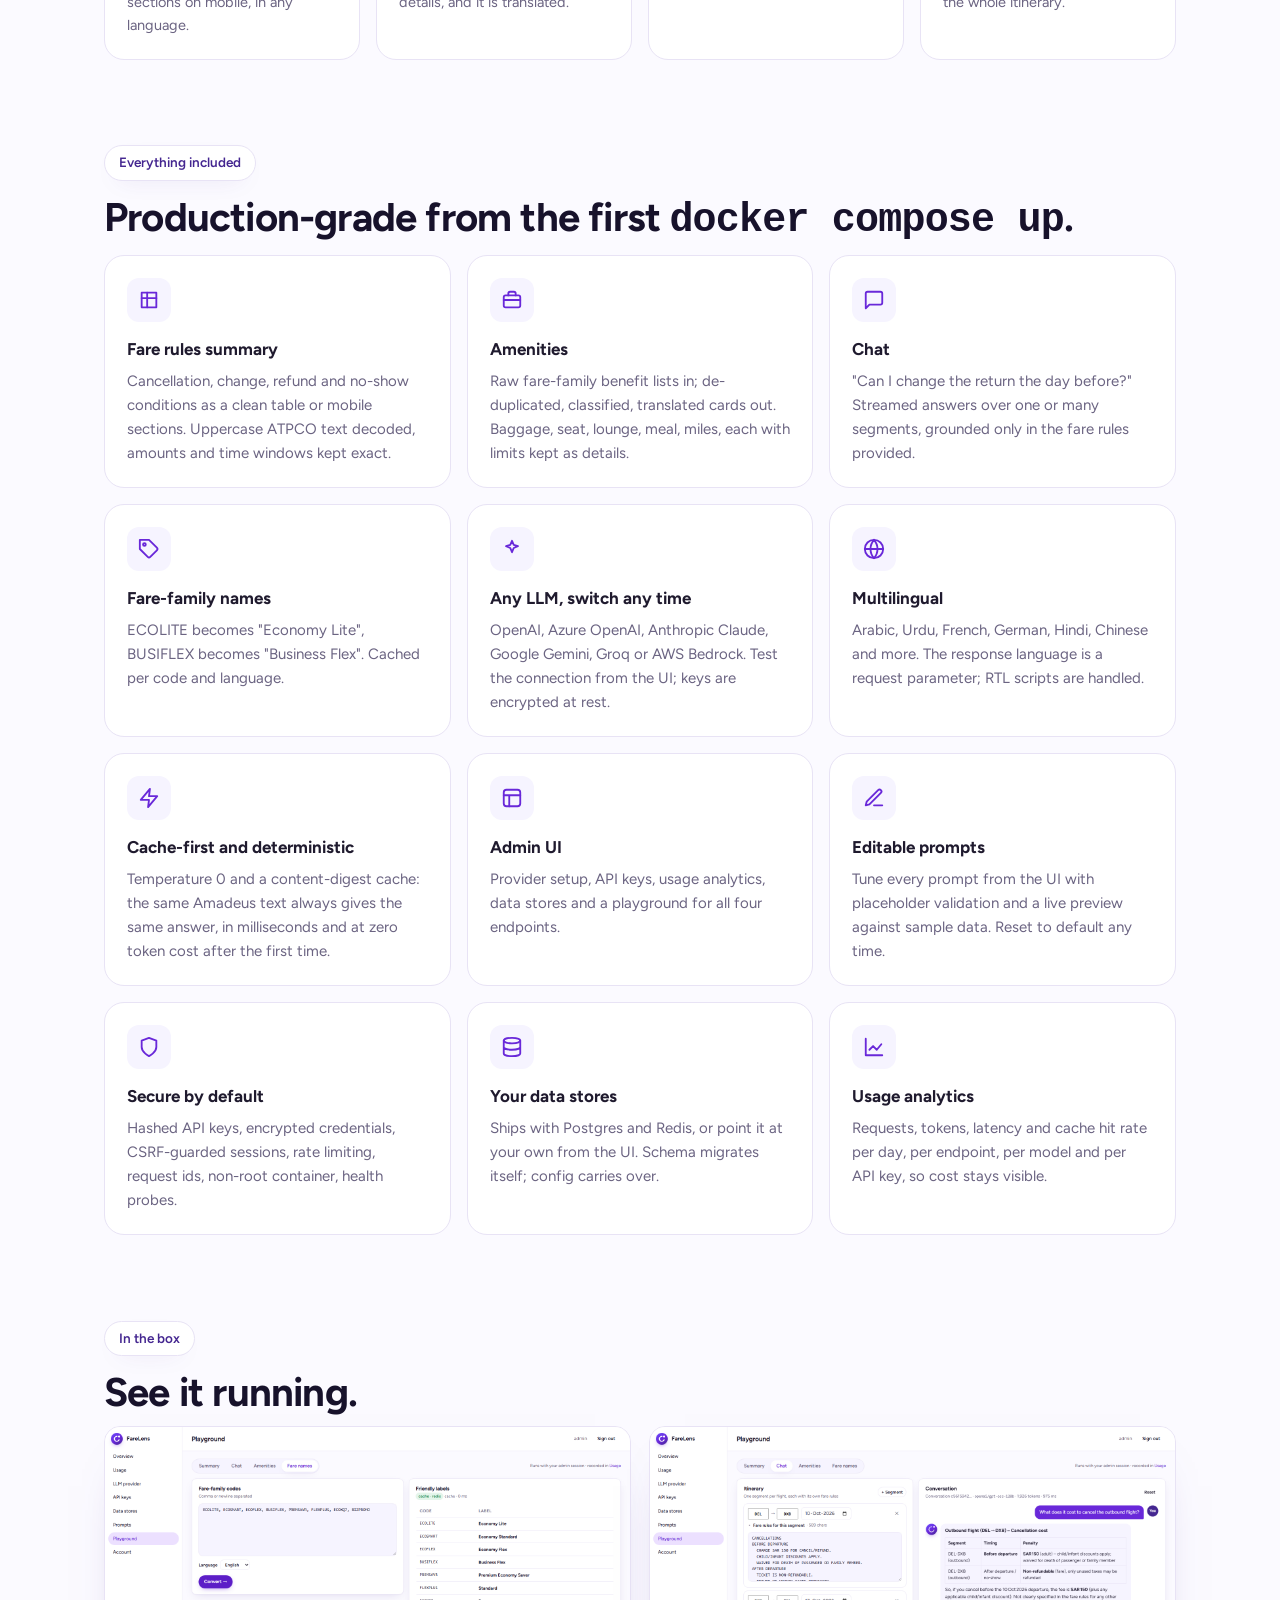
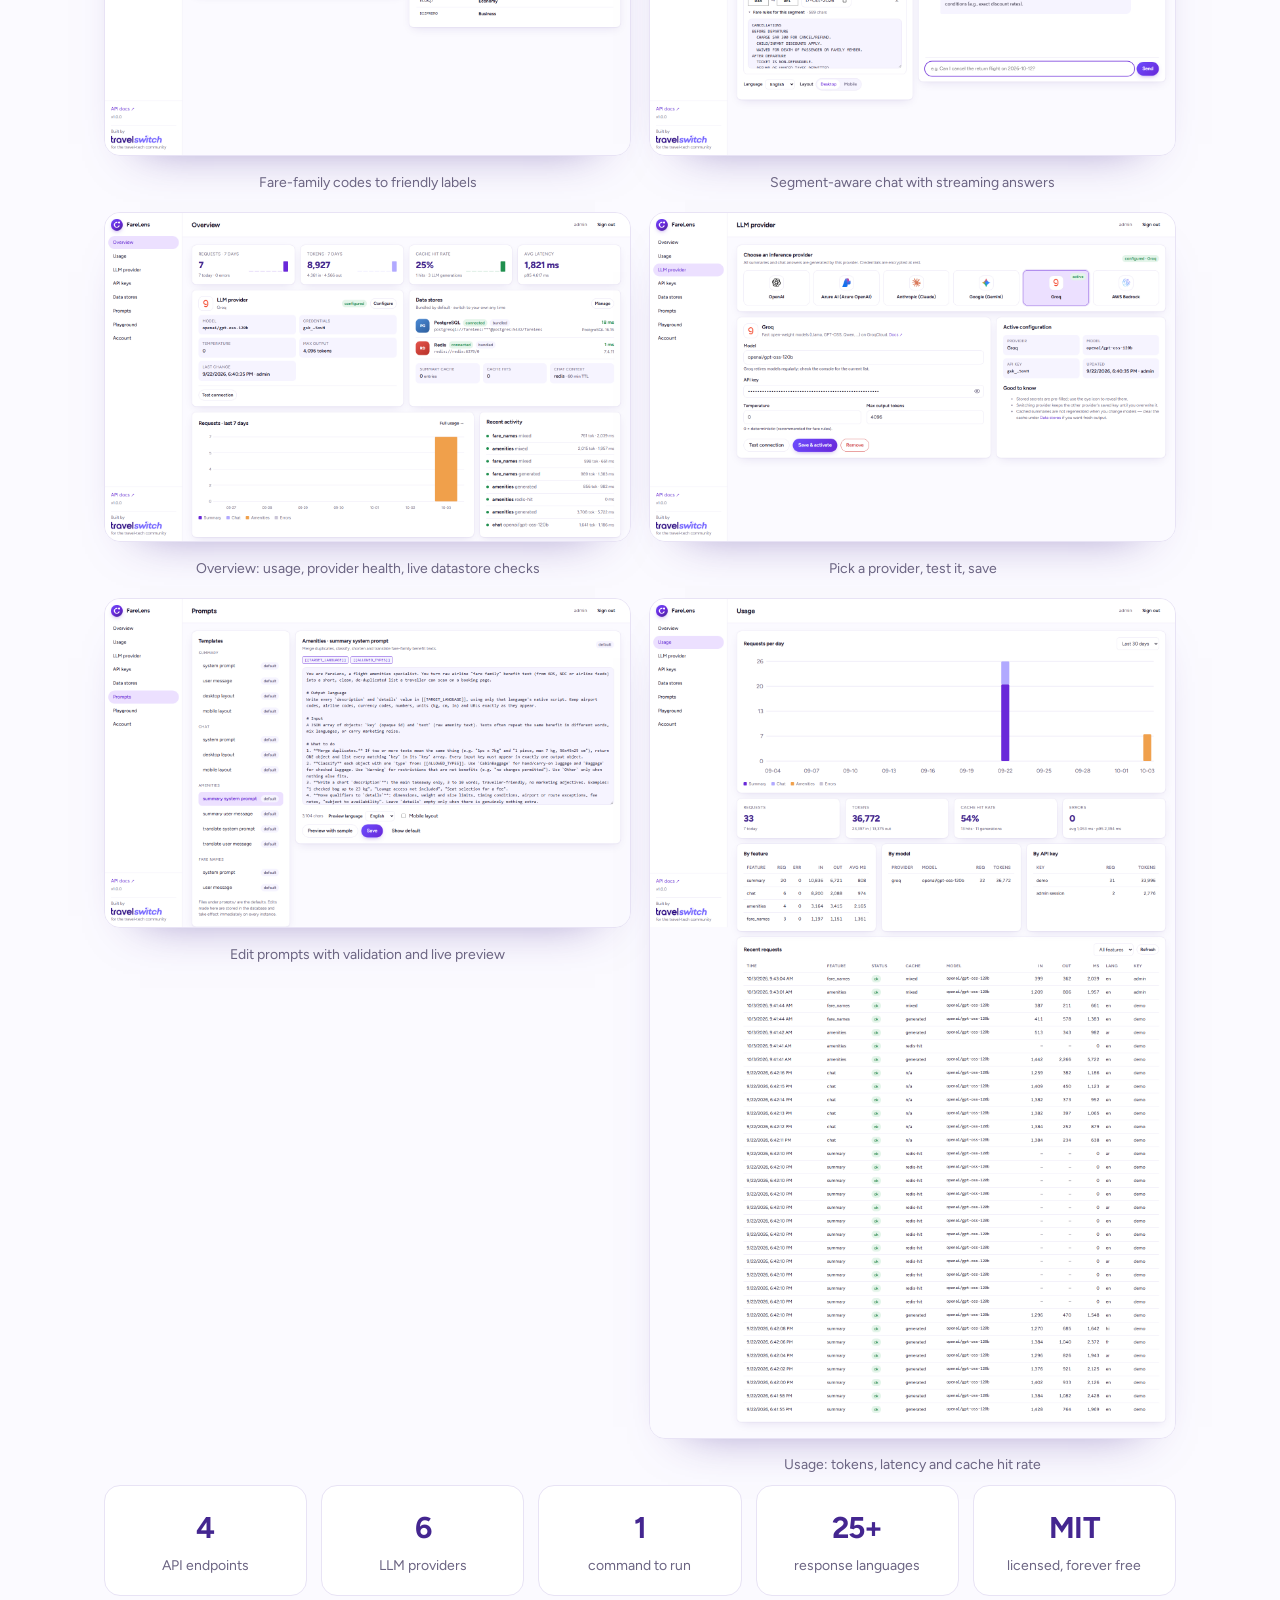
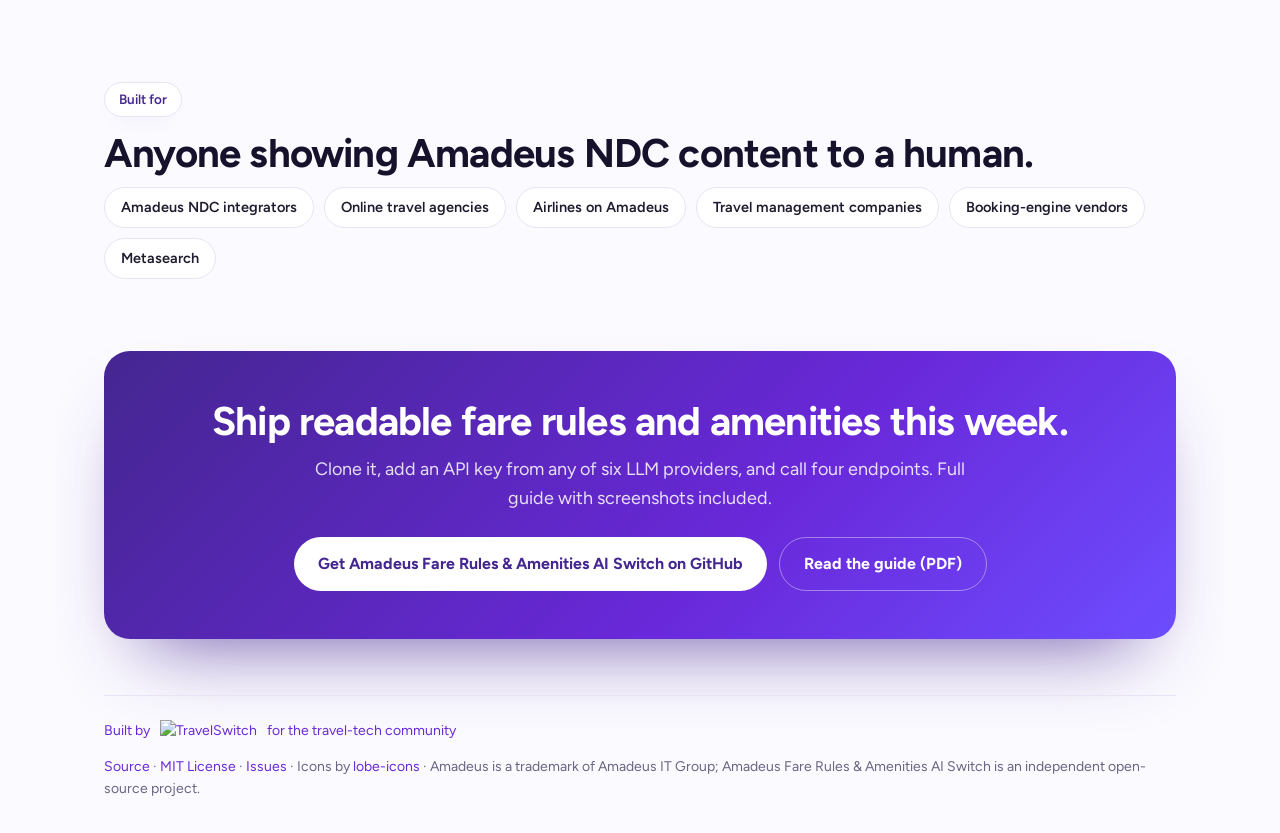
==== commit eafb68e5: "Implemented index page UI updates" ====
--- a/docs/index.html
+++ b/docs/index.html
@@ -3,33 +3,33 @@
 <head>
   <meta charset="utf-8" />
   <meta name="viewport" content="width=device-width, initial-scale=1" />
-  <title>Amadeus Fare Rules &amp; Amenities AI Switch – Amadeus NDC fare rules &amp; amenities, explained. Open-source summariser and chat API</title>
-  <meta name="description" content="Amadeus Fare Rules &amp; Amenities AI Switch is a free, open-source, self-hosted API and admin UI for Amadeus NDC integrators. It turns raw fare rules and fare-family amenity text from Amadeus NDC responses into traveller-friendly multilingual summaries, classified amenity lists, friendly fare-family names and a Q&amp;A chat, using your own LLM: OpenAI, Azure OpenAI, Anthropic Claude, Google Gemini, Groq or AWS Bedrock. One docker compose up." />
+  <title>Amadeus NDC Fare Rules &amp; Amenities AI Switch. Amadeus NDC fare rules &amp; amenities, explained. Open-source summariser and chat API</title>
+  <meta name="description" content="Amadeus NDC Fare Rules &amp; Amenities AI Switch is a free, open-source, self-hosted API and admin UI for Amadeus NDC integrators. It turns raw fare rules and fare-family amenity text from Amadeus NDC responses into traveller-friendly multilingual summaries, classified amenity lists, friendly fare-family names and a Q&amp;A chat, using your own LLM: OpenAI, Azure OpenAI, Anthropic Claude, Google Gemini, Groq or AWS Bedrock. One docker compose up." />
   <meta name="keywords" content="Amadeus NDC, Amadeus NDC fare rules, Amadeus NDC amenities, fare family description, fare rules API, fare rules summary, amenities parser, fare family name, fare rules chat, ATPCO, cancellation penalty, change fee, no-show, refund rules, OTA, travel tech, open source, self-hosted, LLM, FastAPI, OpenAI, Azure OpenAI, Anthropic Claude, Google Gemini, Groq, AWS Bedrock, docker compose, TravelSwitch" />
   <meta name="author" content="TravelSwitch" />
   <meta name="robots" content="index, follow, max-image-preview:large" />
   <link rel="canonical" href="https://travelswitch.github.io/amadeus-fare-rules-amenities-ai-switch/" />
   <meta name="theme-color" content="#6928d9" />
   <meta property="og:type" content="website" />
-  <meta property="og:site_name" content="Amadeus Fare Rules &amp; Amenities AI Switch" />
-  <meta property="og:title" content="Amadeus Fare Rules &amp; Amenities AI Switch – Amadeus NDC fare rules and amenities, explained" />
+  <meta property="og:site_name" content="Amadeus NDC Fare Rules &amp; Amenities AI Switch" />
+  <meta property="og:title" content="Amadeus NDC Fare Rules &amp; Amenities AI Switch. Amadeus NDC fare rules and amenities, explained" />
   <meta property="og:description" content="Turn raw Amadeus NDC fare rules and fare-family amenities into clear, multilingual summaries, amenity cards, friendly fare names and Q&amp;A with your own LLM. Self-hosted, MIT licensed, one command to run." />
   <meta property="og:url" content="https://travelswitch.github.io/amadeus-fare-rules-amenities-ai-switch/" />
-  <meta property="og:image" content="https://raw.githubusercontent.com/travelswitch/farelens/main/docs/screenshots/05-playground-summary.png" />
+  <meta property="og:image" content="https://raw.githubusercontent.com/travelswitch/amadeus-fare-rules-amenities-ai-switch/main/docs/screenshots/05-playground-summary.png" />
   <meta property="og:image:width" content="1600" />
   <meta property="og:image:height" content="1000" />
-  <meta property="og:image:alt" content="Amadeus Fare Rules &amp; Amenities AI Switch playground showing a fare-rules summary table" />
+  <meta property="og:image:alt" content="Amadeus NDC Fare Rules &amp; Amenities AI Switch playground showing a fare-rules summary table" />
   <meta property="og:locale" content="en_US" />
   <meta name="twitter:card" content="summary_large_image" />
-  <meta name="twitter:title" content="Amadeus Fare Rules &amp; Amenities AI Switch – Amadeus NDC fare rules and amenities, explained" />
+  <meta name="twitter:title" content="Amadeus NDC Fare Rules &amp; Amenities AI Switch. Amadeus NDC fare rules and amenities, explained" />
   <meta name="twitter:description" content="Clear, multilingual fare-rule summaries, amenity cards, friendly fare names and Q&amp;A from raw Amadeus NDC text, using OpenAI, Claude, Gemini, Groq, Azure or Bedrock. Self-hosted, MIT." />
-  <meta name="twitter:image" content="https://raw.githubusercontent.com/travelswitch/farelens/main/docs/screenshots/05-playground-summary.png" />
+  <meta name="twitter:image" content="https://raw.githubusercontent.com/travelswitch/amadeus-fare-rules-amenities-ai-switch/main/docs/screenshots/05-playground-summary.png" />
   <link rel="icon" href="data:image/svg+xml,%3Csvg xmlns='http://www.w3.org/2000/svg' viewBox='0 0 32 32'%3E%3Cdefs%3E%3ClinearGradient id='g' x1='0' y1='0' x2='1' y2='1'%3E%3Cstop offset='0' stop-color='%236d4dff'/%3E%3Cstop offset='1' stop-color='%23442690'/%3E%3C/linearGradient%3E%3C/defs%3E%3Ccircle cx='16' cy='16' r='15' fill='url(%23g)'/%3E%3Ccircle cx='16' cy='16' r='7' fill='none' stroke='%23fff' stroke-width='3' stroke-dasharray='33 11' transform='rotate(-35 16 16)'/%3E%3Ccircle cx='23' cy='9' r='2.5' fill='%23fff'/%3E%3C/svg%3E" />
   <link rel="preconnect" href="https://fonts.googleapis.com" />
   <link rel="preconnect" href="https://fonts.gstatic.com" crossorigin />
   <link rel="stylesheet" href="https://fonts.googleapis.com/css2?family=Figtree:wght@400;500;600;700;800;900&display=swap" />
   <script type="application/ld+json">
-  {"@context":"https://schema.org","@type":"SoftwareApplication","name":"Amadeus Fare Rules & Amenities AI Switch","applicationCategory":"DeveloperApplication","applicationSubCategory":"Travel technology / Amadeus NDC fare rules and amenities API","operatingSystem":"Docker, Linux, Windows, macOS","softwareVersion":"1.0.0","license":"https://opensource.org/licenses/MIT","isAccessibleForFree":true,"offers":{"@type":"Offer","price":"0","priceCurrency":"USD"},"url":"https://travelswitch.github.io/amadeus-fare-rules-amenities-ai-switch/","downloadUrl":"https://github.com/travelswitch/amadeus-fare-rules-amenities-ai-switch","codeRepository":"https://github.com/travelswitch/amadeus-fare-rules-amenities-ai-switch","programmingLanguage":"Python","description":"Open-source, self-hosted API and admin UI that turns raw Amadeus NDC fare rules and fare-family amenities into traveller-friendly multilingual summaries, classified amenity lists, friendly fare-family names and Q&A chat, using the operator's own LLM (OpenAI, Azure OpenAI, Anthropic Claude, Google Gemini, Groq, AWS Bedrock).","keywords":"Amadeus NDC, fare rules, amenities, fare family, fare rules API, LLM, travel tech, open source","author":{"@type":"Organization","name":"TravelSwitch","url":"https://travelswitch.com"},"publisher":{"@type":"Organization","name":"TravelSwitch","url":"https://travelswitch.com"},"screenshot":"https://raw.githubusercontent.com/travelswitch/farelens/main/docs/screenshots/05-playground-summary.png"}
+  {"@context":"https://schema.org","@type":"SoftwareApplication","name":"Amadeus Fare Rules & Amenities AI Switch","applicationCategory":"DeveloperApplication","applicationSubCategory":"Travel technology / Amadeus NDC fare rules and amenities API","operatingSystem":"Docker, Linux, Windows, macOS","softwareVersion":"1.0.0","license":"https://opensource.org/licenses/MIT","isAccessibleForFree":true,"offers":{"@type":"Offer","price":"0","priceCurrency":"USD"},"url":"https://travelswitch.github.io/amadeus-fare-rules-amenities-ai-switch/","downloadUrl":"https://github.com/travelswitch/amadeus-fare-rules-amenities-ai-switch","codeRepository":"https://github.com/travelswitch/amadeus-fare-rules-amenities-ai-switch","programmingLanguage":"Python","description":"Open-source, self-hosted API and admin UI that turns raw Amadeus NDC fare rules and fare-family amenities into traveller-friendly multilingual summaries, classified amenity lists, friendly fare-family names and Q&A chat, using the operator's own LLM (OpenAI, Azure OpenAI, Anthropic Claude, Google Gemini, Groq, AWS Bedrock).","keywords":"Amadeus NDC, fare rules, amenities, fare family, fare rules API, LLM, travel tech, open source","author":{"@type":"Organization","name":"TravelSwitch","url":"https://travelswitch.com"},"publisher":{"@type":"Organization","name":"TravelSwitch","url":"https://travelswitch.com"},"screenshot":"https://raw.githubusercontent.com/travelswitch/amadeus-fare-rules-amenities-ai-switch/main/docs/screenshots/05-playground-summary.png"}
   </script>
   <style>
     :root{--bg:#fbfaff;--surface:#fff;--surface-2:#f6f4ff;--border:#e8e3f5;--text:#1f1a2e;--muted:#6b6482;--primary:#6928d9;--accent:#6d4dff;--secondary:#442690;--ink:#17122b;--radius:20px}
@@ -53,7 +53,7 @@
     .btn{display:inline-flex;align-items:center;gap:8px;padding:13px 24px;border-radius:999px;font-weight:700;font-size:16px;transition:transform .15s,box-shadow .15s}.btn:hover{text-decoration:none;transform:translateY(-1px)}
     .btn-primary{background:linear-gradient(135deg,var(--accent),var(--primary));color:#fff;box-shadow:0 14px 30px -14px rgba(105,40,217,.8)}
     .btn-ghost{border:1.5px solid var(--border);color:var(--text);background:#fff}
-    .term{margin:34px auto 0;max-width:680px;background:var(--ink);border-radius:16px;box-shadow:0 30px 60px -30px rgba(23,18,43,.6);text-align:left;overflow:hidden}
+    .term{margin:34px auto 0;max-width:710px;background:var(--ink);border-radius:16px;box-shadow:0 30px 60px -30px rgba(23,18,43,.6);text-align:left;overflow:hidden}
     .term-bar{display:flex;gap:6px;padding:12px 14px;border-bottom:1px solid rgba(255,255,255,.08)}.term-bar i{width:11px;height:11px;border-radius:50%;background:#3b3550}.term-bar i:first-child{background:#ff5f57}.term-bar i:nth-child(2){background:#febc2e}.term-bar i:nth-child(3){background:#28c840}
     .term pre{margin:0;padding:18px 20px;color:#ece8f6;font:14px/1.7 ui-monospace,SFMono-Regular,Menlo,Consolas,monospace;overflow:auto}.term .c{color:#8b83a8}.term .p{color:#b1a9ff}
     .providers{padding:30px 0 10px;text-align:center}.providers p{color:var(--muted);font-weight:600;font-size:13px;letter-spacing:.08em;text-transform:uppercase;margin:0 0 16px}
@@ -91,7 +91,7 @@
 </head>
 <body>
   <div class="nav"><div class="wrap">
-    <a class="brand" href="./" title="Amadeus Fare Rules &amp; Amenities AI Switch"><span class="mark" aria-hidden="true"></span>AI Switch</a>
+    <a class="brand" href="./" title="Amadeus NDC Fare Rules &amp; Amenities AI Switch"><span class="mark" aria-hidden="true"></span>AI Switch</a>
     <div class="links">
       <a href="#problem">Problem</a><a href="#how">How it works</a><a href="#features">Features</a>
       <a href="https://github.com/travelswitch/amadeus-fare-rules-amenities-ai-switch/blob/main/docs/deployment.md">Deploy</a>
@@ -101,9 +101,9 @@
   </div></div>
 
   <section class="hero"><div class="wrap">
-    <span class="badge"><i></i>Built for Amadeus NDC · Open source · MIT</span>
+    <span class="badge">Built for Amadeus NDC · Open source · MIT</span>
     <h1>Amadeus NDC fare rules<br/>and amenities, <span>explained.</span></h1>
-    <p class="lead">Amadeus Fare Rules &amp; Amenities AI Switch is a self-hosted API and admin UI that takes the fare rules and fare-family benefit text exactly as they arrive in Amadeus NDC responses and returns clear, multilingual summaries, classified amenity cards, friendly fare-family names and a chat that answers the questions travellers actually ask, using the LLM provider you choose.</p>
+    <p class="lead">Amadeus NDC Fare Rules &amp; Amenities AI Switch is a self-hosted API and admin UI that takes the fare rules and fare-family benefit text exactly as they arrive in Amadeus NDC responses and returns clear, multilingual summaries, classified amenity cards, friendly fare-family names and a chat that answers the questions travellers actually ask, using the LLM provider you choose.</p>
     <div class="cta">
       <a class="btn btn-primary" href="https://github.com/travelswitch/amadeus-fare-rules-amenities-ai-switch">View on GitHub</a>
       <a class="btn btn-ghost" href="https://github.com/travelswitch/amadeus-fare-rules-amenities-ai-switch#quick-start">Quick start</a>
@@ -126,18 +126,18 @@
   </div></div>
 
   <div class="wrap showcase">
-    <figure><img src="screenshots/05-playground-summary.png" alt="Amadeus Fare Rules &amp; Amenities AI Switch: raw Amadeus NDC fare rules on the left, a clean summary table with cancellation, change and no-show penalties on the right" loading="eager" /><figcaption>Fare rules: raw text in, summary table out</figcaption></figure>
-    <figure><img src="screenshots/12-amenities.png" alt="Amadeus Fare Rules &amp; Amenities AI Switch: raw fare-family amenity lines turned into classified amenity cards" loading="eager" /><figcaption>Amenities: duplicate lines merged into classified cards</figcaption></figure>
+    <figure><img src="screenshots/05-playground-summary.png" alt="Amadeus NDC Fare Rules &amp; Amenities AI Switch: raw Amadeus NDC fare rules on the left, a clean summary table with cancellation, change and no-show penalties on the right" loading="eager" /><figcaption>Fare rules: raw text in, summary table out</figcaption></figure>
+    <figure><img src="screenshots/12-amenities.png" alt="Amadeus NDC Fare Rules &amp; Amenities AI Switch: raw fare-family amenity lines turned into classified amenity cards" loading="eager" /><figcaption>Amenities: duplicate lines merged into classified cards</figcaption></figure>
   </div>
 
   <section id="problem"><div class="wrap">
-    <p class="eyebrow">The problem</p>
+    <p class="badge">The problem</p>
     <h2>Amadeus NDC passes fare rules and benefit lists through as-is. Travellers can't read them.</h2>
     <p class="sub">In Amadeus NDC flows the fare-family names, amenity lists and fare-rule text arrive exactly as the airline supplies them. There is no short version, no length control and no standardisation across carriers. That is by design and compliant with the NDC standard, so the integrator has to solve it.</p>
     <div class="split">
       <div class="panel"><h3>Fare rules as received <span class="tag tag-bad">raw</span></h3>
         <div class="raw">CANCELLATIONS BEFORE DEPARTURE CHARGE SAR 150 FOR CANCEL/REFUND. CHILD/INFANT DISCOUNTS APPLY. WAIVED FOR DEATH OF PASSENGER OR FAMILY MEMBER. AFTER DEPARTURE TICKET IS NON-REFUNDABLE. REFUND OF UNUSED TAXES PERMITTED. NO-SHOW TICKET IS NON-REFUNDABLE. CHANGES BEFORE DEPARTURE CHARGE SAR 100 FOR REISSUE/REVALIDATION. FARE DIFFERENCE APPLIES. CHANGES PERMITTED UP TO 4 HOURS BEFORE DEPARTURE. AFTER DEPARTURE CHARGE SAR 200 FOR REISSUE. FARE DIFFERENCE APPLIES. NO-SHOW CHARGE SAR 250 FOR REISSUE. FARE DIFFERENCE APPLIES. TICKET VALID FOR 1 YEAR FROM DATE OF ISSUE. SEE ALSO HTTPS://AIRLINE.EXAMPLE/CONDITIONS ...</div></div>
-      <div class="panel"><h3>Fare rules from Amadeus Fare Rules &amp; Amenities AI Switch <span class="tag tag-good">clean</span></h3>
+      <div class="panel"><h3>Fare rules from Amadeus NDC Fare Rules &amp; Amenities AI Switch <span class="tag tag-good">clean</span></h3>
         <table class="mini"><thead><tr><th>Section</th><th>Timing</th><th>Penalty</th><th>Notes</th></tr></thead><tbody>
           <tr><td>Cancellation</td><td>Before departure</td><td><b>SAR 150</b></td><td>Child/infant discounts; waived for bereavement</td></tr>
           <tr><td>Cancellation</td><td>After departure / no-show</td><td><b>Non-refundable</b></td><td>Unused taxes refundable</td></tr>
@@ -159,7 +159,7 @@
 Standard seat selection: chargeable
 Earn 50% award miles
 Fare family: ECOLITE</div></div>
-      <div class="panel"><h3>Amenities from Amadeus Fare Rules &amp; Amenities AI Switch <span class="tag tag-good">clean</span></h3>
+      <div class="panel"><h3>Amenities from Amadeus NDC Fare Rules &amp; Amenities AI Switch <span class="tag tag-good">clean</span></h3>
         <div class="cards">
           <div class="acard"><b>Cabin baggage · included</b>1 cabin bag up to 7 kg<br/><small>max 56x45x25 cm</small></div>
           <div class="acard"><b>Baggage · included</b>1 checked bag up to 23 kg</div>
@@ -173,7 +173,7 @@
   </div></section>
 
   <section id="how"><div class="wrap">
-    <p class="eyebrow">How it works</p>
+    <p class="badge">How it works</p>
     <h2>Four calls from an Amadeus NDC response to a happy traveller.</h2>
     <p class="sub">Each endpoint takes the text exactly as Amadeus returned it and gives back something a person can read. Identical inputs are served from cache, so repeated content never reaches the model twice.</p>
     <div class="steps">
@@ -185,7 +185,7 @@
   </div></section>
 
   <section id="features"><div class="wrap">
-    <p class="eyebrow">Everything included</p>
+    <p class="badge">Everything included</p>
     <h2>Production-grade from the first <code>docker compose up</code>.</h2>
     <div class="features">
       <div class="feat"><div class="ic"><svg viewBox="0 0 24 24" fill="none" stroke="currentColor" stroke-width="2" stroke-linecap="round" stroke-linejoin="round"><path d="M4 4h16v16H4z"/><path d="M4 10h16M10 4v16"/></svg></div><h3>Fare rules summary</h3><p>Cancellation, change, refund and no-show conditions as a clean table or mobile sections. Uppercase ATPCO text decoded, amounts and time windows kept exact.</p></div>
@@ -204,15 +204,15 @@
   </div></section>
 
   <section><div class="wrap">
-    <p class="eyebrow">In the box</p>
+    <p class="badge">In the box</p>
     <h2>See it running.</h2>
     <div class="gallery">
-      <figure><img src="screenshots/13-fare-names.png" alt="Amadeus Fare Rules &amp; Amenities AI Switch fare-family codes converted to friendly labels" loading="lazy" /><figcaption>Fare-family codes to friendly labels</figcaption></figure>
-      <figure><img src="screenshots/06-playground-chat.png" alt="Amadeus Fare Rules &amp; Amenities AI Switch chat over a two-segment itinerary" loading="lazy" /><figcaption>Segment-aware chat with streaming answers</figcaption></figure>
-      <figure><img src="screenshots/02-overview.png" alt="Amadeus Fare Rules &amp; Amenities AI Switch overview dashboard" loading="lazy" /><figcaption>Overview: usage, provider health, live datastore checks</figcaption></figure>
-      <figure><img src="screenshots/03-llm-provider.png" alt="Amadeus Fare Rules &amp; Amenities AI Switch LLM provider picker" loading="lazy" /><figcaption>Pick a provider, test it, save</figcaption></figure>
-      <figure><img src="screenshots/09-prompts.png" alt="Amadeus Fare Rules &amp; Amenities AI Switch prompt editor" loading="lazy" /><figcaption>Edit prompts with validation and live preview</figcaption></figure>
-      <figure><img src="screenshots/07-usage.png" alt="Amadeus Fare Rules &amp; Amenities AI Switch usage analytics" loading="lazy" /><figcaption>Usage: tokens, latency and cache hit rate</figcaption></figure>
+      <figure><img src="screenshots/13-fare-names.png" alt="Amadeus NDC Fare Rules &amp; Amenities AI Switch fare-family codes converted to friendly labels" loading="lazy" /><figcaption>Fare-family codes to friendly labels</figcaption></figure>
+      <figure><img src="screenshots/06-playground-chat.png" alt="Amadeus NDC Fare Rules &amp; Amenities AI Switch chat over a two-segment itinerary" loading="lazy" /><figcaption>Segment-aware chat with streaming answers</figcaption></figure>
+      <figure><img src="screenshots/02-overview.png" alt="Amadeus NDC Fare Rules &amp; Amenities AI Switch overview dashboard" loading="lazy" /><figcaption>Overview: usage, provider health, live datastore checks</figcaption></figure>
+      <figure><img src="screenshots/03-llm-provider.png" alt="Amadeus NDC Fare Rules &amp; Amenities AI Switch LLM provider picker" loading="lazy" /><figcaption>Pick a provider, test it, save</figcaption></figure>
+      <figure><img src="screenshots/09-prompts.png" alt="Amadeus NDC Fare Rules &amp; Amenities AI Switch prompt editor" loading="lazy" /><figcaption>Edit prompts with validation and live preview</figcaption></figure>
+      <figure><img src="screenshots/07-usage.png" alt="Amadeus NDC Fare Rules &amp; Amenities AI Switch usage analytics" loading="lazy" /><figcaption>Usage: tokens, latency and cache hit rate</figcaption></figure>
     </div>
     <div class="stats">
       <div class="stat"><b>4</b><span>API endpoints</span></div>
@@ -224,7 +224,7 @@
   </div></section>
 
   <section><div class="wrap">
-    <p class="eyebrow">Built for</p>
+    <p class="badge">Built for</p>
     <h2>Anyone showing Amadeus NDC content to a human.</h2>
     <div class="aud"><span>Amadeus NDC integrators</span><span>Online travel agencies</span><span>Airlines on Amadeus</span><span>Travel management companies</span><span>Booking-engine vendors</span><span>Metasearch</span></div>
     <div class="banner">
